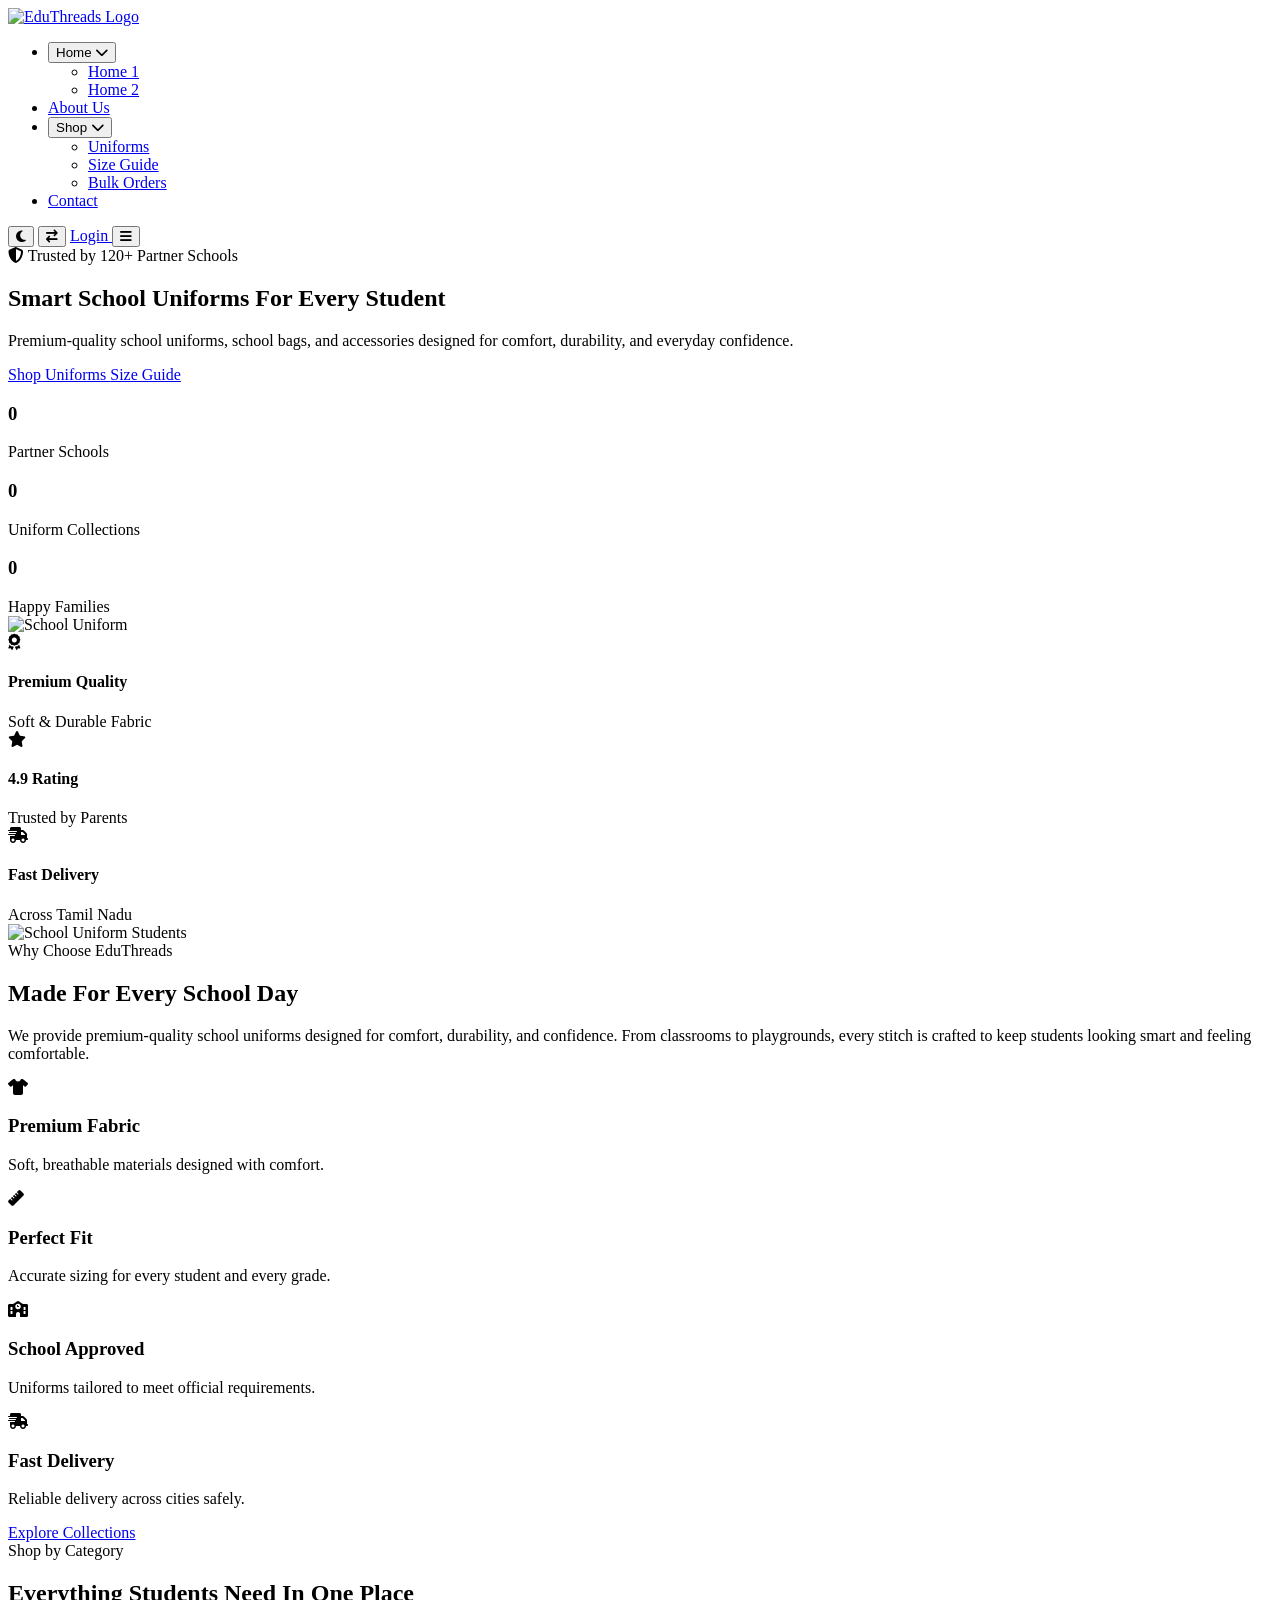
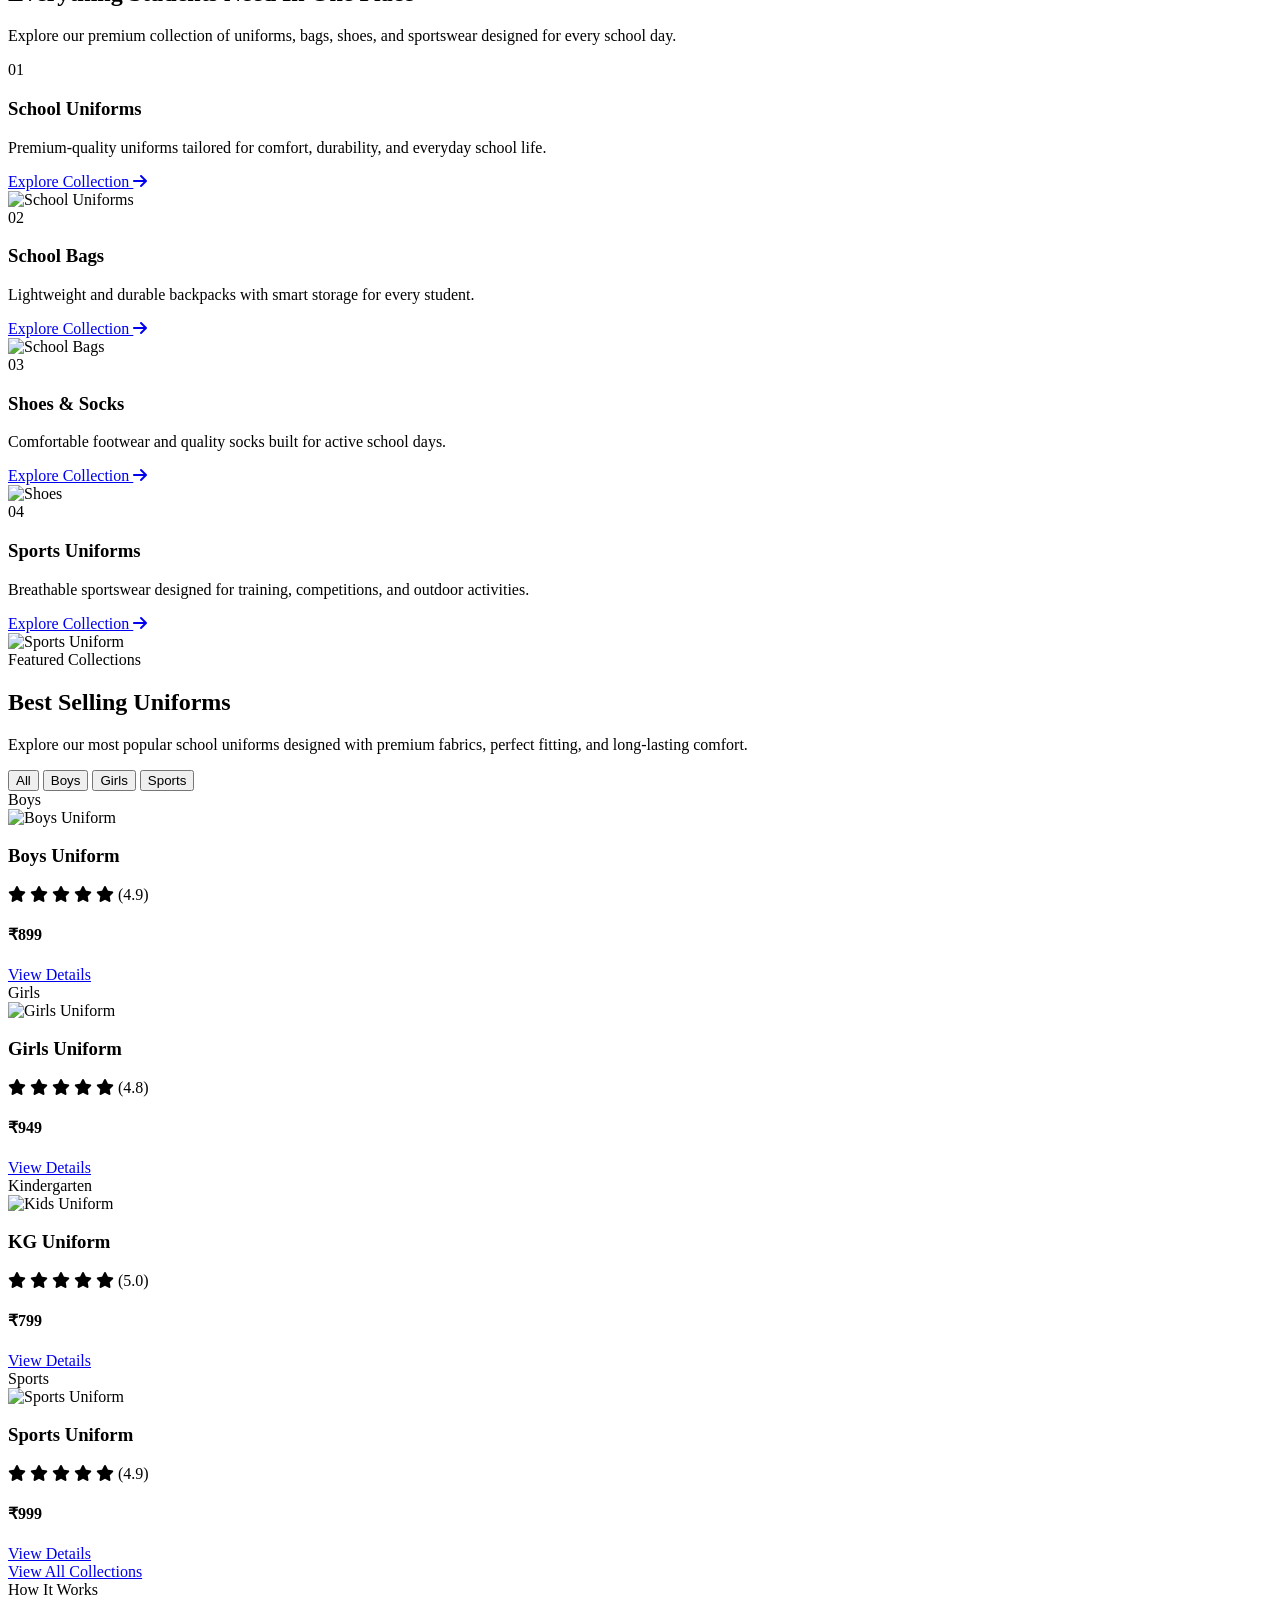
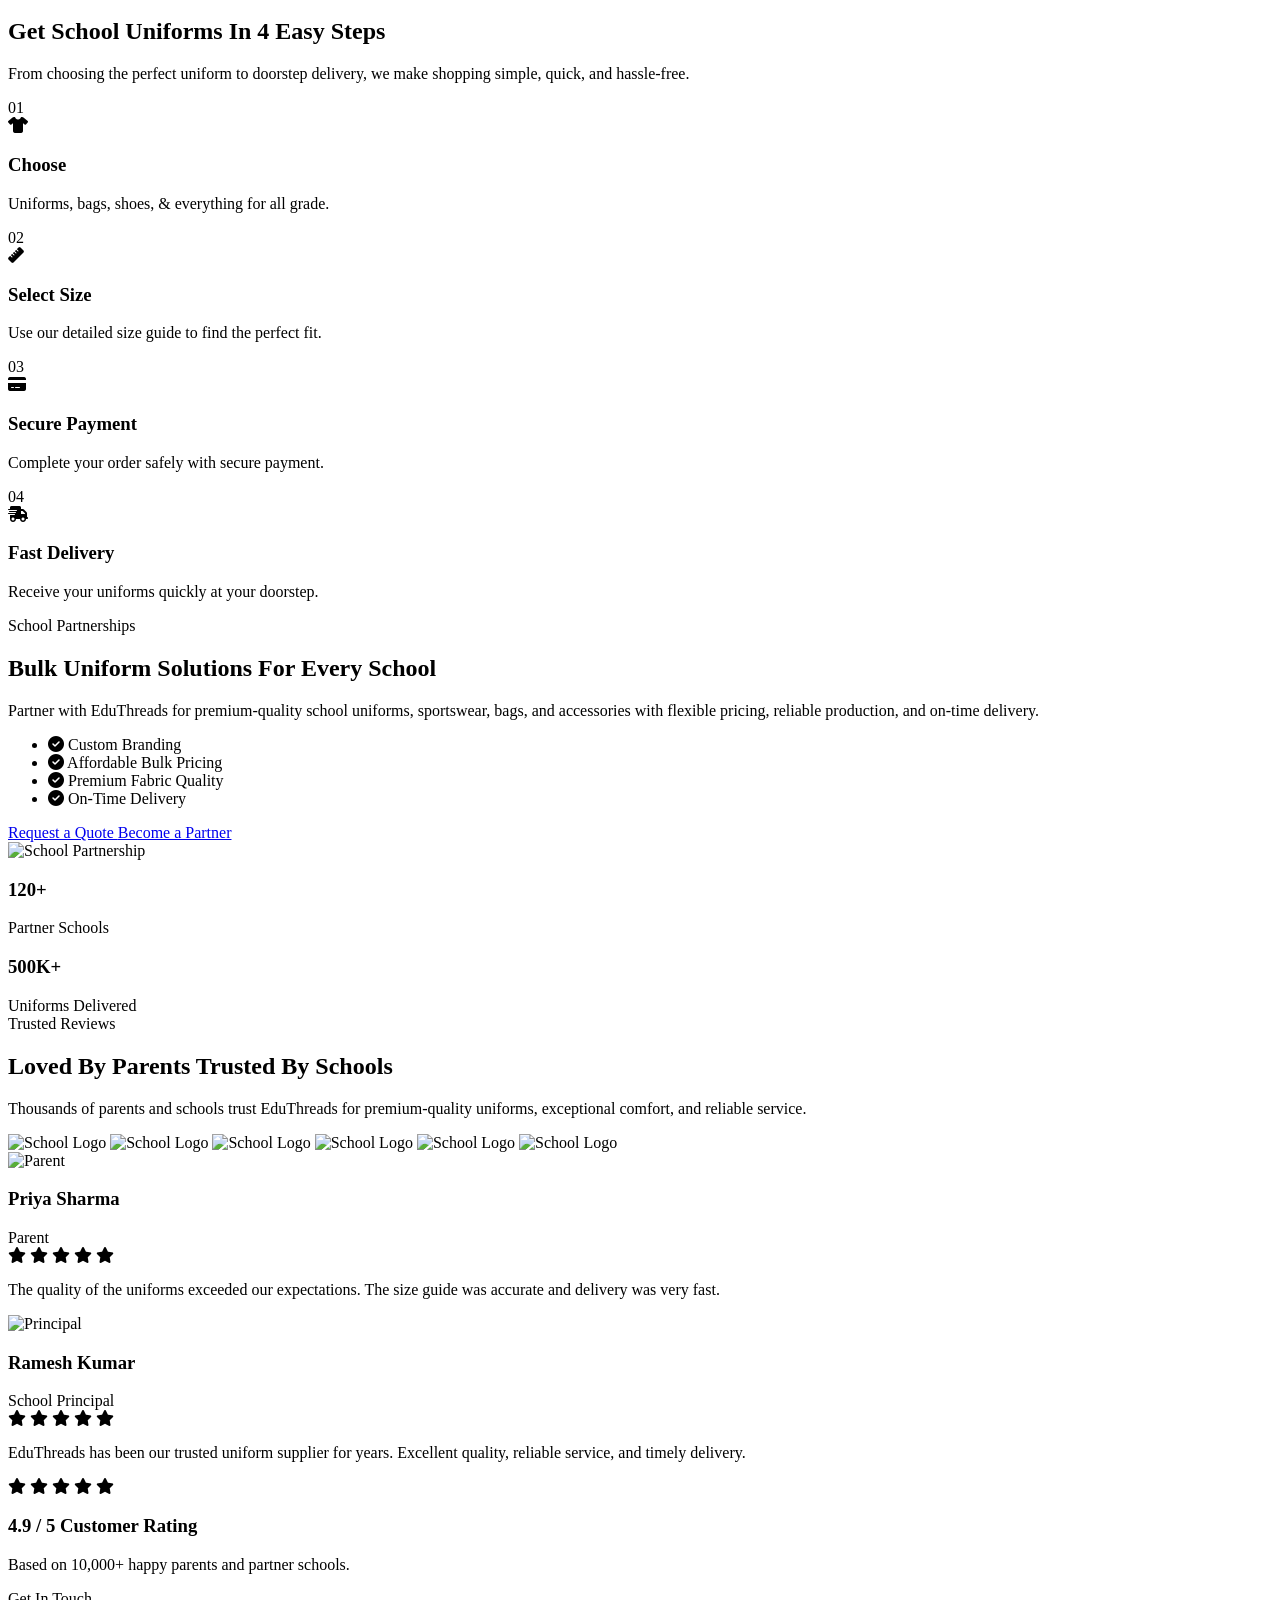
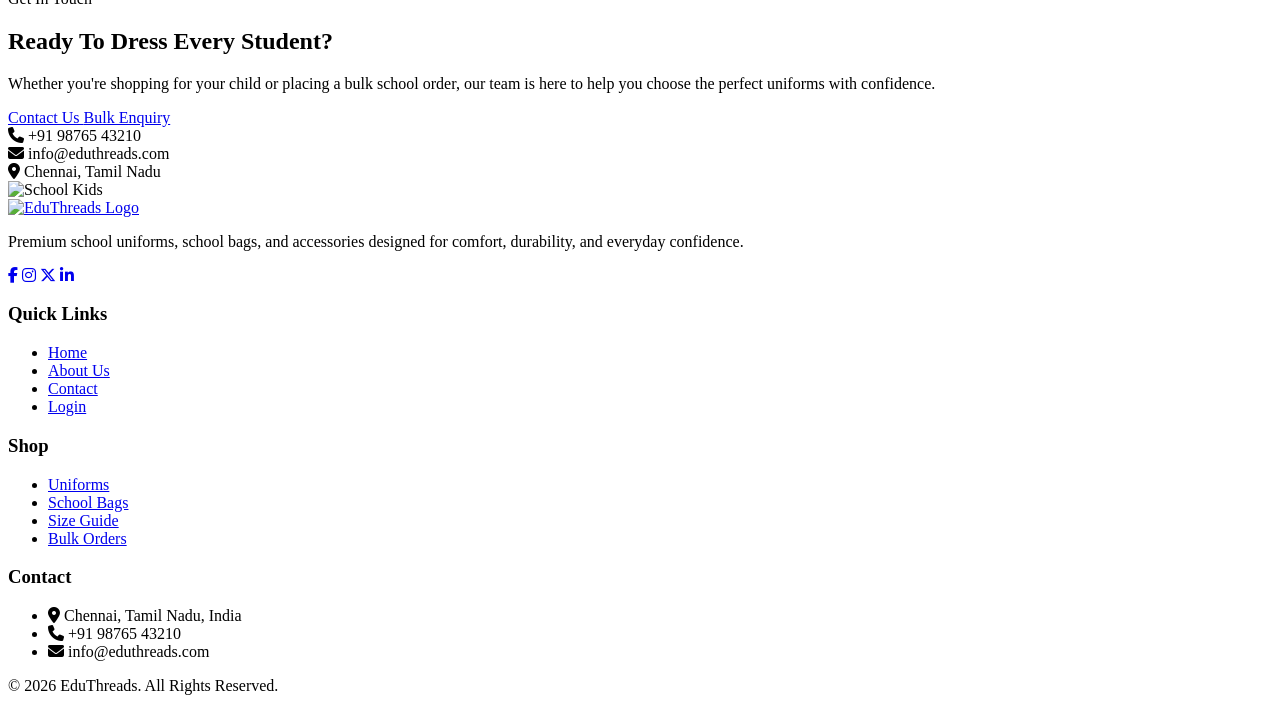
==== index.html @ b5daa34c "Add files via upload" ====
<!DOCTYPE html>
<html lang="en">

<head>

    <!--=========================================
                META TAGS
    ==========================================-->

    <meta charset="UTF-8">
    <meta name="viewport" content="width=device-width, initial-scale=1.0">

    <!--=========================================
                WEBSITE TITLE
    ==========================================-->

    <title>EduThreads</title>

    <!--=========================================
                FAVICON
    ==========================================-->

    <link rel="shortcut icon" href="images/favicon.png" type="image/x-icon">

    <!--=========================================
                GOOGLE FONTS
    ==========================================-->

    <link rel="preconnect" href="https://fonts.googleapis.com">

    <link rel="preconnect" href="https://fonts.gstatic.com" crossorigin>

    <link
        href="https://fonts.googleapis.com/css2?family=Manrope:wght@400;500;600;700&family=Plus+Jakarta+Sans:wght@600;700;800&display=swap"
        rel="stylesheet">

    <!--=========================================
                FONT AWESOME
    ==========================================-->

    <link rel="stylesheet" href="https://cdnjs.cloudflare.com/ajax/libs/font-awesome/6.7.2/css/all.min.css"
        integrity="sha512-Evv84Mr4kqVGRNSgIGL/F/aIDqQb7xQ2vcrdIwxfjThSH8CSR7PBEakCr51Ck+w+/U6swU2Im1vVX0SVk9ABhg=="
        crossorigin="anonymous" referrerpolicy="no-referrer" />

    <!--=========================================
                CSS
    ==========================================-->

    <link rel="stylesheet" href="css/style.css">

</head>

<body>

    <!--=========================================
                HEADER START
==========================================-->

    <header class="header">

        <div class="global-container">

            <div class="navbar">

                <!--========== LOGO ==========-->

                <a href="index.html" class="logo">

                    <img src="images/logo.png" alt="EduThreads Logo">

                </a>

                <!--========== NAVIGATION ==========-->

                <nav class="nav-menu">

                    <ul class="nav-list">

                        <!--========== HOME ==========-->

                        <li class="nav-item dropdown">

                            <button class="dropdown-toggle active">

                                <span>Home</span>

                                <i class="fa-solid fa-chevron-down"></i>

                            </button>

                            <ul class="dropdown-menu">

                                <li>

                                    <a href="index.html" class="active">

                                        Home 1

                                    </a>

                                </li>

                                <li>

                                    <a href="home-2.html">

                                        Home 2

                                    </a>

                                </li>

                            </ul>

                        </li>

                        <!--========== ABOUT ==========-->

                        <li class="nav-item">

                            <a href="about.html">

                                About Us

                            </a>

                        </li>

                        <!--========== SHOP ==========-->

                        <li class="nav-item dropdown">

                            <button class="dropdown-toggle">

                                <span>Shop</span>

                                <i class="fa-solid fa-chevron-down"></i>

                            </button>

                            <ul class="dropdown-menu">

                                <li>

                                    <a href="uniforms.html">

                                        Uniforms

                                    </a>

                                </li>


                                <li>

                                    <a href="size-guide.html">

                                        Size Guide

                                    </a>

                                </li>

                                <li>

                                    <a href="bulk-orders.html">

                                        Bulk Orders

                                    </a>

                                </li>

                            </ul>

                        </li>

                        <!--========== CONTACT ==========-->

                        <li class="nav-item">

                            <a href="contact.html">

                                Contact

                            </a>

                        </li>

                    </ul>


                </nav>

                <!--========== HEADER ACTIONS ==========-->

                <div class="header-actions">

                    <!-- Dark Mode -->

                    <button class="icon-btn" data-theme-toggle aria-label="Dark Mode">

                        <i class="fa-solid fa-moon"></i>

                    </button>

                    <!-- RTL -->

                    <button class="icon-btn" data-rtl-toggle aria-label="RTL Mode">

                        <i class="fa-solid fa-arrow-right-arrow-left"></i>

                    </button>

                    <!-- Login -->

                    <a href="login.html" class="primary-btn">

                        Login

                    </a>

                    <!-- Mobile Menu -->

                    <button class="menu-toggle">

                        <i class="fa-solid fa-bars"></i>

                    </button>

                </div>

            </div>

        </div>

    </header>

    <!--=========================================
                HEADER END
==========================================-->

    <!--=========================================
                HERO START
==========================================-->

    <section class="hero">

        <div class="global-container">

            <div class="hero-wrapper">

                <!--========== HERO CONTENT ==========-->

                <div class="hero-content">

                    <span class="hero-badge">

                        <i class="fa-solid fa-shield-halved"></i>

                        Trusted by 120+ Partner Schools

                    </span>

                    <h1>

                        Smart School Uniforms For Every Student

                    </h1>

                    <p>

                        Premium-quality school uniforms, school bags, and accessories designed for comfort, durability,
                        and everyday confidence.

                    </p>

                    <!--========== HERO BUTTONS ==========-->

                    <div class="hero-buttons">

                        <a href="shop/uniforms.html" class="primary-btn">

                            Shop Uniforms

                        </a>

                        <a href="shop/size-guide.html" class="secondary-btn">

                            Size Guide

                        </a>

                    </div>

                    <!--========== HERO STATS ==========-->

                    <div class="hero-stats">

                        <div class="stat-item">

                            <h3 class="counter" data-target="120">0</h3>

                            <span>Partner Schools</span>

                        </div>

                        <div class="stat-item">

                            <h3 class="counter" data-target="50">0</h3>

                            <span>Uniform Collections</span>

                        </div>

                        <div class="stat-item">

                            <h3 class="counter" data-target="10000">0</h3>

                            <span>Happy Families</span>

                        </div>

                    </div>
                </div>

                <!--========== HERO IMAGE ==========-->

                <div class="hero-image">

                    <img src="images/hero-img.png" alt="School Uniform">

                    <!-- Floating Card -->

                    <div class="floating-card quality-card">

                        <i class="fa-solid fa-award"></i>

                        <div>

                            <h4>Premium Quality</h4>

                            <span>Soft & Durable Fabric</span>

                        </div>

                    </div>

                    <!-- Floating Card -->

                    <div class="floating-card rating-card">

                        <i class="fa-solid fa-star"></i>

                        <div>

                            <h4>4.9 Rating</h4>

                            <span>Trusted by Parents</span>

                        </div>

                    </div>

                    <!-- Floating Card -->

                    <div class="floating-card delivery-card">

                        <i class="fa-solid fa-truck-fast"></i>

                        <div>

                            <h4>Fast Delivery</h4>

                            <span>Across Tamil Nadu</span>

                        </div>

                    </div>

                </div>

            </div>

        </div>

    </section>

    <!--=========================================
                HERO END
==========================================-->


    <!--=========================================
            WHY CHOOSE US START
==========================================-->

    <section class="why-choose section">

        <div class="global-container">

            <div class="why-choose-wrapper">

                <!--========== IMAGE ==========-->

                <div class="why-choose-image">

                    <img src="images/why-choose.png" alt="School Uniform Students">

                </div>

                <!--========== CONTENT ==========-->

                <div class="why-choose-content">

                    <span class="section-badge">

                        Why Choose EduThreads

                    </span>

                    <h2>

                        Made For
                        Every School Day

                    </h2>

                    <p>

                        We provide premium-quality school uniforms designed for comfort,
                        durability, and confidence. From classrooms to playgrounds,
                        every stitch is crafted to keep students looking smart and feeling comfortable.

                    </p>

                    <!--========== FEATURES ==========-->

                    <div class="why-choose-features">

                        <!-- Feature -->

                        <div class="feature-item">

                            <div class="feature-icon">

                                <i class="fa-solid fa-shirt"></i>

                            </div>

                            <div class="feature-content">

                                <h3>Premium Fabric</h3>

                                <p>

                                    Soft, breathable materials designed with comfort.

                                </p>

                            </div>

                        </div>

                        <!-- Feature -->

                        <div class="feature-item">

                            <div class="feature-icon">

                                <i class="fa-solid fa-ruler"></i>

                            </div>

                            <div class="feature-content">

                                <h3>Perfect Fit</h3>

                                <p>

                                    Accurate sizing for every student and every grade.

                                </p>

                            </div>

                        </div>

                        <!-- Feature -->

                        <div class="feature-item">

                            <div class="feature-icon">

                                <i class="fa-solid fa-school"></i>

                            </div>

                            <div class="feature-content">

                                <h3>School Approved</h3>

                                <p>

                                    Uniforms tailored to meet official requirements.

                                </p>

                            </div>

                        </div>

                        <!-- Feature -->

                        <div class="feature-item">

                            <div class="feature-icon">

                                <i class="fa-solid fa-truck-fast"></i>

                            </div>

                            <div class="feature-content">

                                <h3>Fast Delivery</h3>

                                <p>

                                    Reliable delivery across cities safely.

                                </p>

                            </div>

                        </div>

                    </div>

                    <!--========== BUTTON ==========-->

                    <a href="shop/uniforms.html" class="primary-btn">

                        Explore Collections

                    </a>

                </div>

            </div>

        </div>

    </section>

    <!--=========================================
            WHY CHOOSE US END
==========================================-->

    <!--=========================================
            SHOP BY CATEGORY START
==========================================-->

    <section class="shop-category section">

        <div class="global-container">

            <!--========== SECTION HEADING ==========-->

            <div class="section-title">

                <span class="section-badge">

                    Shop by Category

                </span>

                <h2>

                    Everything Students Need
                    In One Place

                </h2>

                <p>

                    Explore our premium collection of uniforms, bags, shoes, and sportswear designed for every school
                    day.

                </p>

            </div>

            <!--========== CATEGORY LIST ==========-->

            <div class="category-wrapper">

                <!-- Category 1 -->

                <div class="category-item">

                    <div class="category-content">

                        <span class="category-number">

                            01

                        </span>

                        <h3>

                            School Uniforms

                        </h3>

                        <p>

                            Premium-quality uniforms tailored for comfort, durability, and everyday school life.

                        </p>

                        <a href="#" class="category-btn">

                            Explore Collection

                            <i class="fa-solid fa-arrow-right"></i>

                        </a>

                    </div>

                    <div class="category-image">

                        <img src="images/uniforms.png" alt="School Uniforms">

                    </div>

                </div>

                <!-- Category 2 -->

                <div class="category-item reverse">

                    <div class="category-content">

                        <span class="category-number">

                            02

                        </span>

                        <h3>

                            School Bags

                        </h3>

                        <p>

                            Lightweight and durable backpacks with smart storage for every student.

                        </p>

                        <a href="#" class="category-btn">

                            Explore Collection

                            <i class="fa-solid fa-arrow-right"></i>

                        </a>

                    </div>

                    <div class="category-image">

                        <img src="images/bags.png" alt="School Bags">

                    </div>

                </div>

                <!-- Category 3 -->

                <div class="category-item">

                    <div class="category-content">

                        <span class="category-number">

                            03

                        </span>

                        <h3>

                            Shoes & Socks

                        </h3>

                        <p>

                            Comfortable footwear and quality socks built for active school days.

                        </p>

                        <a href="#" class="category-btn">

                            Explore Collection

                            <i class="fa-solid fa-arrow-right"></i>

                        </a>

                    </div>

                    <div class="category-image">

                        <img src="images/shoes.png" alt="Shoes">

                    </div>

                </div>

                <!-- Category 4 -->

                <div class="category-item reverse">

                    <div class="category-content">

                        <span class="category-number">

                            04

                        </span>

                        <h3>

                            Sports Uniforms

                        </h3>

                        <p>

                            Breathable sportswear designed for training, competitions, and outdoor activities.

                        </p>

                        <a href="#" class="category-btn">

                            Explore Collection

                            <i class="fa-solid fa-arrow-right"></i>

                        </a>

                    </div>

                    <div class="category-image">

                        <img src="images/sports.png" alt="Sports Uniform">

                    </div>

                </div>

            </div>

        </div>

    </section>

    <!--=========================================
            SHOP BY CATEGORY END
==========================================-->

    <!--=========================================
        FEATURED COLLECTIONS START
==========================================-->

    <section class="featured-collections section">

        <div class="global-container">

            <!--========== SECTION TITLE ==========-->

            <div class="section-title">

                <span class="section-badge">

                    Featured Collections

                </span>

                <h2>

                    Best Selling Uniforms

                </h2>

                <p>

                    Explore our most popular school uniforms designed with premium fabrics, perfect fitting, and
                    long-lasting comfort.

                </p>

            </div>

            <!--========== FILTER BUTTONS ==========-->

            <div class="collection-filter">

                <button class="active">All</button>

                <button>Boys</button>

                <button>Girls</button>

                <button>Sports</button>

            </div>

            <!--========== PRODUCT GRID ==========-->

            <div class="collection-wrapper">

                <!-- Product -->

                <div class="collection-card">

                    <span class="product-tag">

                        Boys

                    </span>

                    <div class="product-image">

                        <img src="images/boys-uniform.png" alt="Boys Uniform">

                    </div>

                    <div class="product-content">

                        <h3>

                            Boys Uniform

                        </h3>

                        <div class="product-rating">

                            <i class="fa-solid fa-star"></i>

                            <i class="fa-solid fa-star"></i>

                            <i class="fa-solid fa-star"></i>

                            <i class="fa-solid fa-star"></i>

                            <i class="fa-solid fa-star"></i>

                            <span>(4.9)</span>

                        </div>

                        <div class="product-bottom">

                            <h4>

                                ₹899

                            </h4>

                            <a href="#">

                                View Details

                            </a>

                        </div>

                    </div>

                </div>

                <!-- Product -->

                <div class="collection-card">

                    <span class="product-tag">

                        Girls

                    </span>

                    <div class="product-image">

                        <img src="images/girls-uniform.png" alt="Girls Uniform">

                    </div>

                    <div class="product-content">

                        <h3>

                            Girls Uniform

                        </h3>

                        <div class="product-rating">

                            <i class="fa-solid fa-star"></i>

                            <i class="fa-solid fa-star"></i>

                            <i class="fa-solid fa-star"></i>

                            <i class="fa-solid fa-star"></i>

                            <i class="fa-solid fa-star"></i>

                            <span>(4.8)</span>

                        </div>

                        <div class="product-bottom">

                            <h4>

                                ₹949

                            </h4>

                            <a href="#">

                                View Details

                            </a>

                        </div>

                    </div>

                </div>

                <!-- Product -->

                <div class="collection-card">

                    <span class="product-tag">

                        Kindergarten

                    </span>

                    <div class="product-image">

                        <img src="images/kids-uniform.png" alt="Kids Uniform">

                    </div>

                    <div class="product-content">

                        <h3>

                            KG Uniform

                        </h3>

                        <div class="product-rating">

                            <i class="fa-solid fa-star"></i>

                            <i class="fa-solid fa-star"></i>

                            <i class="fa-solid fa-star"></i>

                            <i class="fa-solid fa-star"></i>

                            <i class="fa-solid fa-star"></i>

                            <span>(5.0)</span>

                        </div>

                        <div class="product-bottom">

                            <h4>

                                ₹799

                            </h4>

                            <a href="#">

                                View Details

                            </a>

                        </div>

                    </div>

                </div>

                <!-- Product -->

                <div class="collection-card">

                    <span class="product-tag">

                        Sports

                    </span>

                    <div class="product-image">

                        <img src="images/sports-uniform.png" alt="Sports Uniform">

                    </div>

                    <div class="product-content">

                        <h3>

                            Sports Uniform

                        </h3>

                        <div class="product-rating">

                            <i class="fa-solid fa-star"></i>

                            <i class="fa-solid fa-star"></i>

                            <i class="fa-solid fa-star"></i>

                            <i class="fa-solid fa-star"></i>

                            <i class="fa-solid fa-star"></i>

                            <span>(4.9)</span>

                        </div>

                        <div class="product-bottom">

                            <h4>

                                ₹999

                            </h4>

                            <a href="#">

                                View Details

                            </a>

                        </div>

                    </div>

                </div>

            </div>

            <!--========== BUTTON ==========-->

            <div class="collection-btn">

                <a href="#" class="primary-btn">

                    View All Collections

                </a>

            </div>

        </div>

    </section>

    <!--=========================================
        FEATURED COLLECTIONS END
==========================================-->

    <!--=========================================
        HOW IT WORKS START
==========================================-->
    <section class="order-steps section">

        <div class="global-container">

            <div class="order-heading">

                <span class="section-badge">

                    How It Works

                </span>

                <h2>

                    Get School Uniforms
                    In 4 Easy Steps

                </h2>

                <p>

                    From choosing the perfect uniform to doorstep delivery, we make shopping simple, quick, and
                    hassle-free.

                </p>

            </div>

            <div class="order-steps-wrapper">

                <!-- Step -->

                <div class="order-step-card">

                    <span class="order-step-number">

                        01

                    </span>

                    <div class="order-step-icon">

                        <i class="fa-solid fa-shirt"></i>

                    </div>

                    <h3>

                        Choose

                    </h3>

                    <p>

                        Uniforms, bags, shoes, & everything for all grade.

                    </p>

                </div>

                <!-- Step -->

                <div class="order-step-card">

                    <span class="order-step-number">

                        02

                    </span>

                    <div class="order-step-icon">

                        <i class="fa-solid fa-ruler"></i>

                    </div>

                    <h3>

                        Select Size

                    </h3>

                    <p>

                        Use our detailed size guide to find the perfect fit.

                    </p>

                </div>

                <!-- Step -->

                <div class="order-step-card">

                    <span class="order-step-number">

                        03

                    </span>

                    <div class="order-step-icon">

                        <i class="fa-solid fa-credit-card"></i>

                    </div>

                    <h3>

                        Secure Payment

                    </h3>

                    <p>

                        Complete your order safely with secure payment.

                    </p>

                </div>

                <!-- Step -->

                <div class="order-step-card">

                    <span class="order-step-number">

                        04

                    </span>

                    <div class="order-step-icon">

                        <i class="fa-solid fa-truck-fast"></i>

                    </div>

                    <h3>

                        Fast Delivery

                    </h3>

                    <p>

                        Receive your uniforms quickly at your doorstep.

                    </p>

                </div>

            </div>

        </div>

    </section>


    <!--=========================================
        HOW IT WORKS END
==========================================-->

    <!--=========================================
        SCHOOL PARTNERSHIP START
==========================================-->

    <section class="school-partnership section">

        <div class="global-container">

            <div class="partnership-wrapper">

                <!--========== CONTENT ==========-->

                <div class="partnership-content">

                    <span class="section-badge">

                        School Partnerships

                    </span>

                    <h2>

                        Bulk Uniform Solutions
                        For Every School

                    </h2>

                    <p>

                        Partner with EduThreads for premium-quality school uniforms,
                        sportswear, bags, and accessories with flexible pricing,
                        reliable production, and on-time delivery.

                    </p>

                    <!--========== FEATURES ==========-->

                    <ul class="partnership-list">

                        <li>

                            <i class="fa-solid fa-circle-check"></i>

                            Custom Branding

                        </li>

                        <li>

                            <i class="fa-solid fa-circle-check"></i>

                            Affordable Bulk Pricing

                        </li>

                        <li>

                            <i class="fa-solid fa-circle-check"></i>

                            Premium Fabric Quality

                        </li>

                        <li>

                            <i class="fa-solid fa-circle-check"></i>

                            On-Time Delivery

                        </li>

                    </ul>

                    <!--========== BUTTONS ==========-->

                    <div class="partnership-buttons">

                        <a href="#" class="primary-btn">

                            Request a Quote

                        </a>

                        <a href="#" class="secondary-btn">

                            Become a Partner

                        </a>

                    </div>

                </div>

                <!--========== IMAGE ==========-->

                <div class="partnership-image">

                    <img src="images/school-partnership.png" alt="School Partnership">

                    <!-- Floating Card -->

                    <div class="partnership-card top-card">

                        <h3>

                            120+

                        </h3>

                        <span>

                            Partner Schools

                        </span>

                    </div>

                    <!-- Floating Card -->

                    <div class="partnership-card bottom-card">

                        <h3>

                            500K+

                        </h3>

                        <span>

                            Uniforms Delivered

                        </span>

                    </div>

                </div>

            </div>

        </div>

    </section>

    <!--=========================================
        SCHOOL PARTNERSHIP END
==========================================-->

    <!--=========================================
        TESTIMONIALS START
==========================================-->

    <section class="testimonials section">

        <div class="global-container">

            <!--========== SECTION TITLE ==========-->

            <div class="section-title">

                <span class="section-badge">

                    Trusted Reviews

                </span>

                <h2>

                    Loved By Parents
                    Trusted By Schools

                </h2>

                <p>

                    Thousands of parents and schools trust EduThreads for premium-quality uniforms,
                    exceptional comfort, and reliable service.

                </p>

            </div>

            <!--========== SCHOOL LOGOS ==========-->

            <div class="school-logos">

                <img src="images/logo-1.png" alt="School Logo">

                <img src="images/logo-2.png" alt="School Logo">

                <img src="images/logo-3.png" alt="School Logo">

                <img src="images/logo-4.png" alt="School Logo">

                <img src="images/logo-5.png" alt="School Logo">

                <img src="images/logo-6.png" alt="School Logo">

            </div>

            <!--========== TESTIMONIAL WRAPPER ==========-->

            <div class="testimonial-wrapper">

                <!-- Review -->

                <div class="testimonial-card">

                    <div class="testimonial-profile">

                        <img src="images/parent-1.jpg" alt="Parent">

                        <div>

                            <h3>

                                Priya Sharma

                            </h3>

                            <span>

                                Parent

                            </span>

                        </div>

                    </div>

                    <div class="testimonial-rating">

                        <i class="fa-solid fa-star"></i>

                        <i class="fa-solid fa-star"></i>

                        <i class="fa-solid fa-star"></i>

                        <i class="fa-solid fa-star"></i>

                        <i class="fa-solid fa-star"></i>

                    </div>

                    <p>

                        The quality of the uniforms exceeded our expectations.
                        The size guide was accurate and delivery was very fast.

                    </p>

                </div>

                <!-- Review -->

                <div class="testimonial-card">

                    <div class="testimonial-profile">

                        <img src="images/principal.jpg" alt="Principal">

                        <div>

                            <h3>

                                Ramesh Kumar

                            </h3>

                            <span>

                                School Principal

                            </span>

                        </div>

                    </div>

                    <div class="testimonial-rating">

                        <i class="fa-solid fa-star"></i>

                        <i class="fa-solid fa-star"></i>

                        <i class="fa-solid fa-star"></i>

                        <i class="fa-solid fa-star"></i>

                        <i class="fa-solid fa-star"></i>

                    </div>

                    <p>

                        EduThreads has been our trusted uniform supplier for years.
                        Excellent quality, reliable service, and timely delivery.

                    </p>

                </div>

            </div>

            <!--========== OVERALL RATING ==========-->

            <div class="overall-rating">

                <div class="rating-stars">

                    <i class="fa-solid fa-star"></i>

                    <i class="fa-solid fa-star"></i>

                    <i class="fa-solid fa-star"></i>

                    <i class="fa-solid fa-star"></i>

                    <i class="fa-solid fa-star"></i>

                </div>

                <h3>

                    4.9 / 5 Customer Rating

                </h3>

                <p>

                    Based on 10,000+ happy parents and partner schools.

                </p>

            </div>

        </div>

    </section>

    <!--=========================================
        TESTIMONIALS END
==========================================-->

    <!--=========================================
            CONTACT CTA START
==========================================-->

    <section class="contact-cta">

        <div class="global-container">

            <div class="contact-cta-wrapper">

                <!--========== CONTENT ==========-->

                <div class="contact-cta-content">

                    <span class="section-badge">

                        Get In Touch

                    </span>

                    <h2>

                        Ready To Dress
                        Every Student?

                    </h2>

                    <p>

                        Whether you're shopping for your child or placing a bulk
                        school order, our team is here to help you choose the
                        perfect uniforms with confidence.

                    </p>

                    <!--========== BUTTONS ==========-->

                    <div class="contact-cta-buttons">

                        <a href="contact.html" class="primary-btn">

                            Contact Us

                        </a>

                        <a href="#" class="secondary-btn">

                            Bulk Enquiry

                        </a>

                    </div>

                    <!--========== INFO ==========-->

                    <div class="contact-info">

                        <div class="info-item">

                            <i class="fa-solid fa-phone"></i>

                            <span>

                                +91 98765 43210

                            </span>

                        </div>

                        <div class="info-item">

                            <i class="fa-solid fa-envelope"></i>

                            <span>

                                info@eduthreads.com

                            </span>

                        </div>

                        <div class="info-item">

                            <i class="fa-solid fa-location-dot"></i>

                            <span>

                                Chennai, Tamil Nadu

                            </span>

                        </div>

                    </div>

                </div>

                <!--========== IMAGE ==========-->

                <div class="contact-cta-image">

                    <img src="images/contact-kids.png" alt="School Kids">

                </div>

            </div>

        </div>

    </section>

    <!--=========================================
            CONTACT CTA END
==========================================-->

    <!--=========================================
                FOOTER START
==========================================-->

    <footer class="footer">

        <div class="global-container">

            <div class="footer-wrapper">

                <!--========== ABOUT ==========-->

                <div class="footer-column">

                    <a href="index.html" class="footer-logo">

                        <img src="images/logo.png" alt="EduThreads Logo">

                    </a>

                    <p class="footer-description">

                        Premium school uniforms, school bags, and accessories designed for comfort, durability, and
                        everyday confidence.

                    </p>

                    <div class="footer-social">

                        <a href="#"><i class="fa-brands fa-facebook-f"></i></a>

                        <a href="#"><i class="fa-brands fa-instagram"></i></a>

                        <a href="#"><i class="fa-brands fa-x-twitter"></i></a>

                        <a href="#"><i class="fa-brands fa-linkedin-in"></i></a>

                    </div>

                </div>

                <!--========== QUICK LINKS ==========-->

                <div class="footer-column">

                    <h3>Quick Links</h3>

                    <ul>

                        <li><a href="index.html">Home</a></li>

                        <li><a href="about.html">About Us</a></li>

                        <li><a href="contact.html">Contact</a></li>

                        <li><a href="login.html">Login</a></li>

                    </ul>

                </div>

                <!--========== SHOP ==========-->

                <div class="footer-column">

                    <h3>Shop</h3>

                    <ul>

                        <li><a href="shop/uniforms.html">Uniforms</a></li>

                        <li><a href="shop/school-bags.html">School Bags</a></li>

                        <li><a href="shop/size-guide.html">Size Guide</a></li>

                        <li><a href="shop/bulk-orders.html">Bulk Orders</a></li>

                    </ul>

                </div>

                <!--========== CONTACT ==========-->

                <div class="footer-column">

                    <h3>Contact</h3>

                    <ul class="footer-contact">

                        <li>

                            <i class="fa-solid fa-location-dot"></i>

                            Chennai, Tamil Nadu, India

                        </li>

                        <li>

                            <i class="fa-solid fa-phone"></i>

                            +91 98765 43210

                        </li>

                        <li>

                            <i class="fa-solid fa-envelope"></i>

                            info@eduthreads.com

                        </li>

                    </ul>

                </div>

            </div>

            <!--========== FOOTER BOTTOM ==========-->

            <div class="footer-bottom">

                <p>

                    © 2026 EduThreads. All Rights Reserved.

                </p>

            </div>

        </div>

    </footer>

    <!--=========================================
                FOOTER END
==========================================-->

    <script src="js/main.js"></script>

</body>

</html>
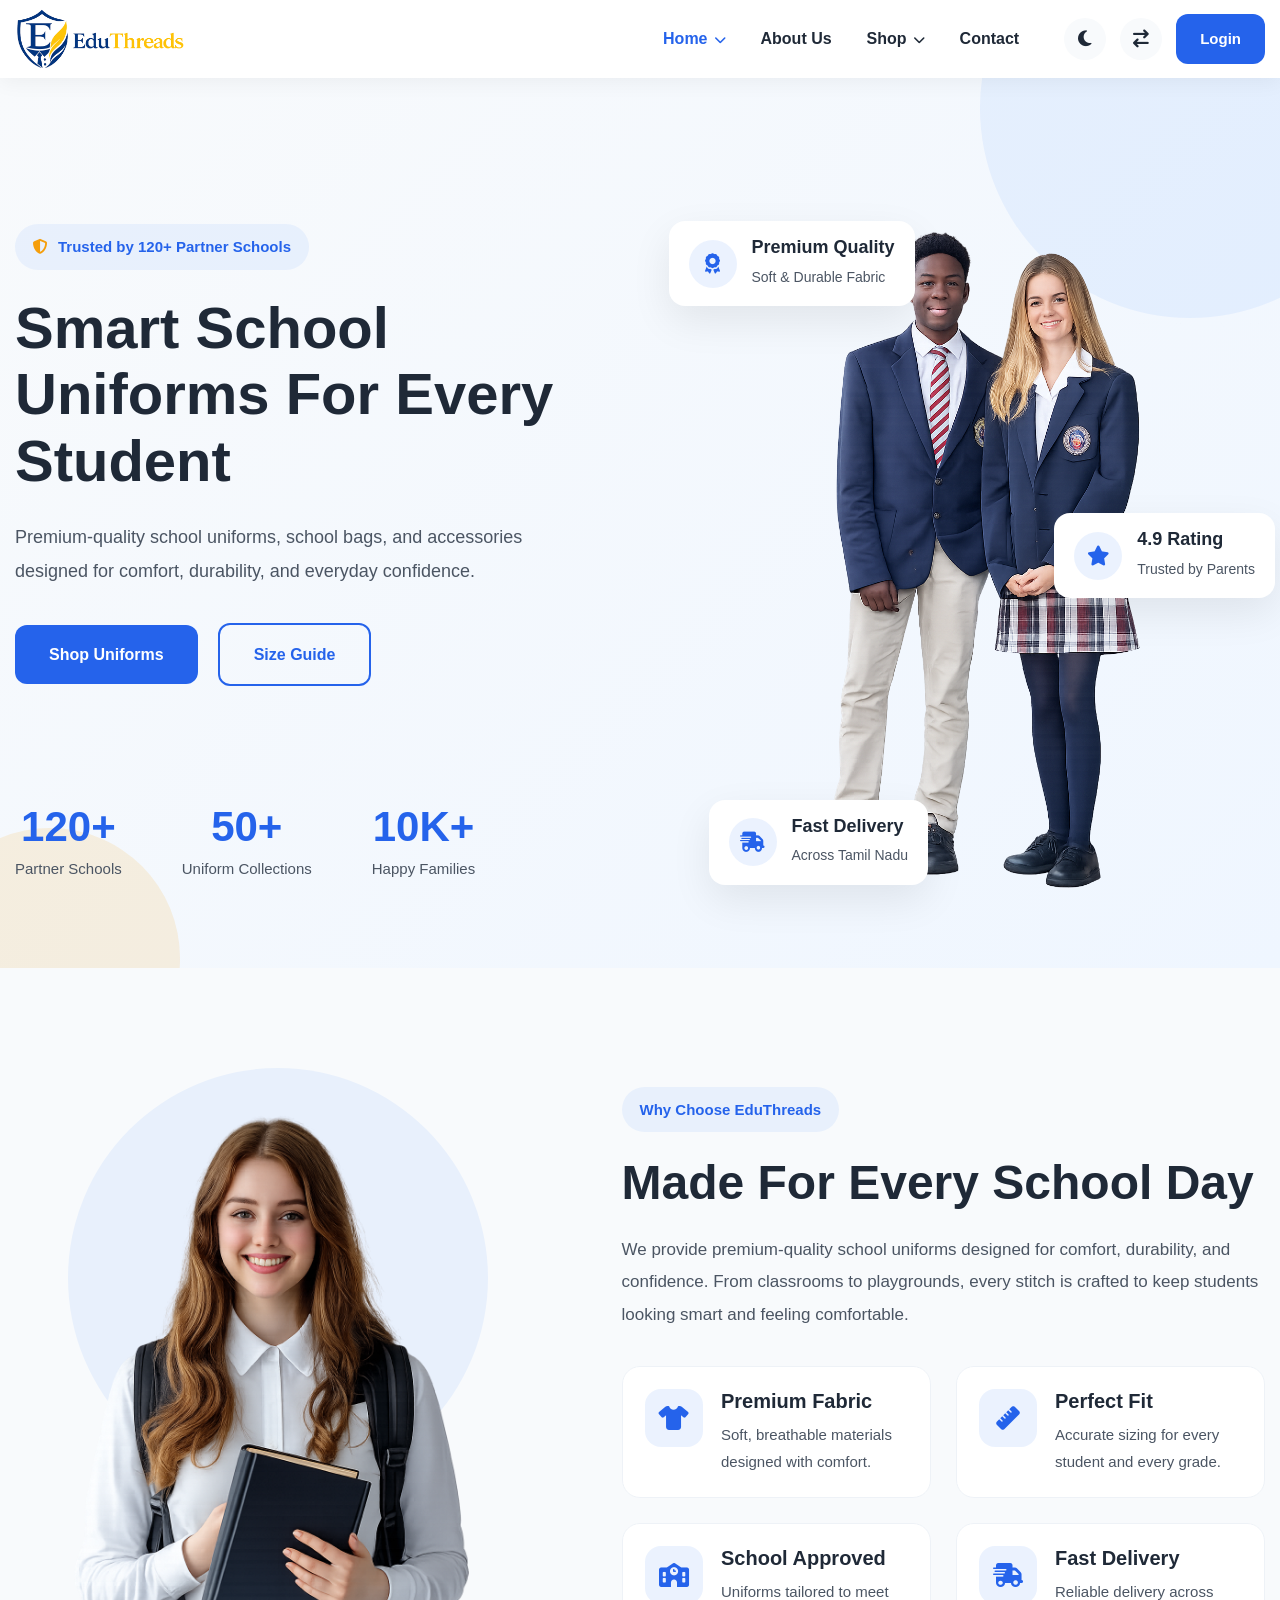
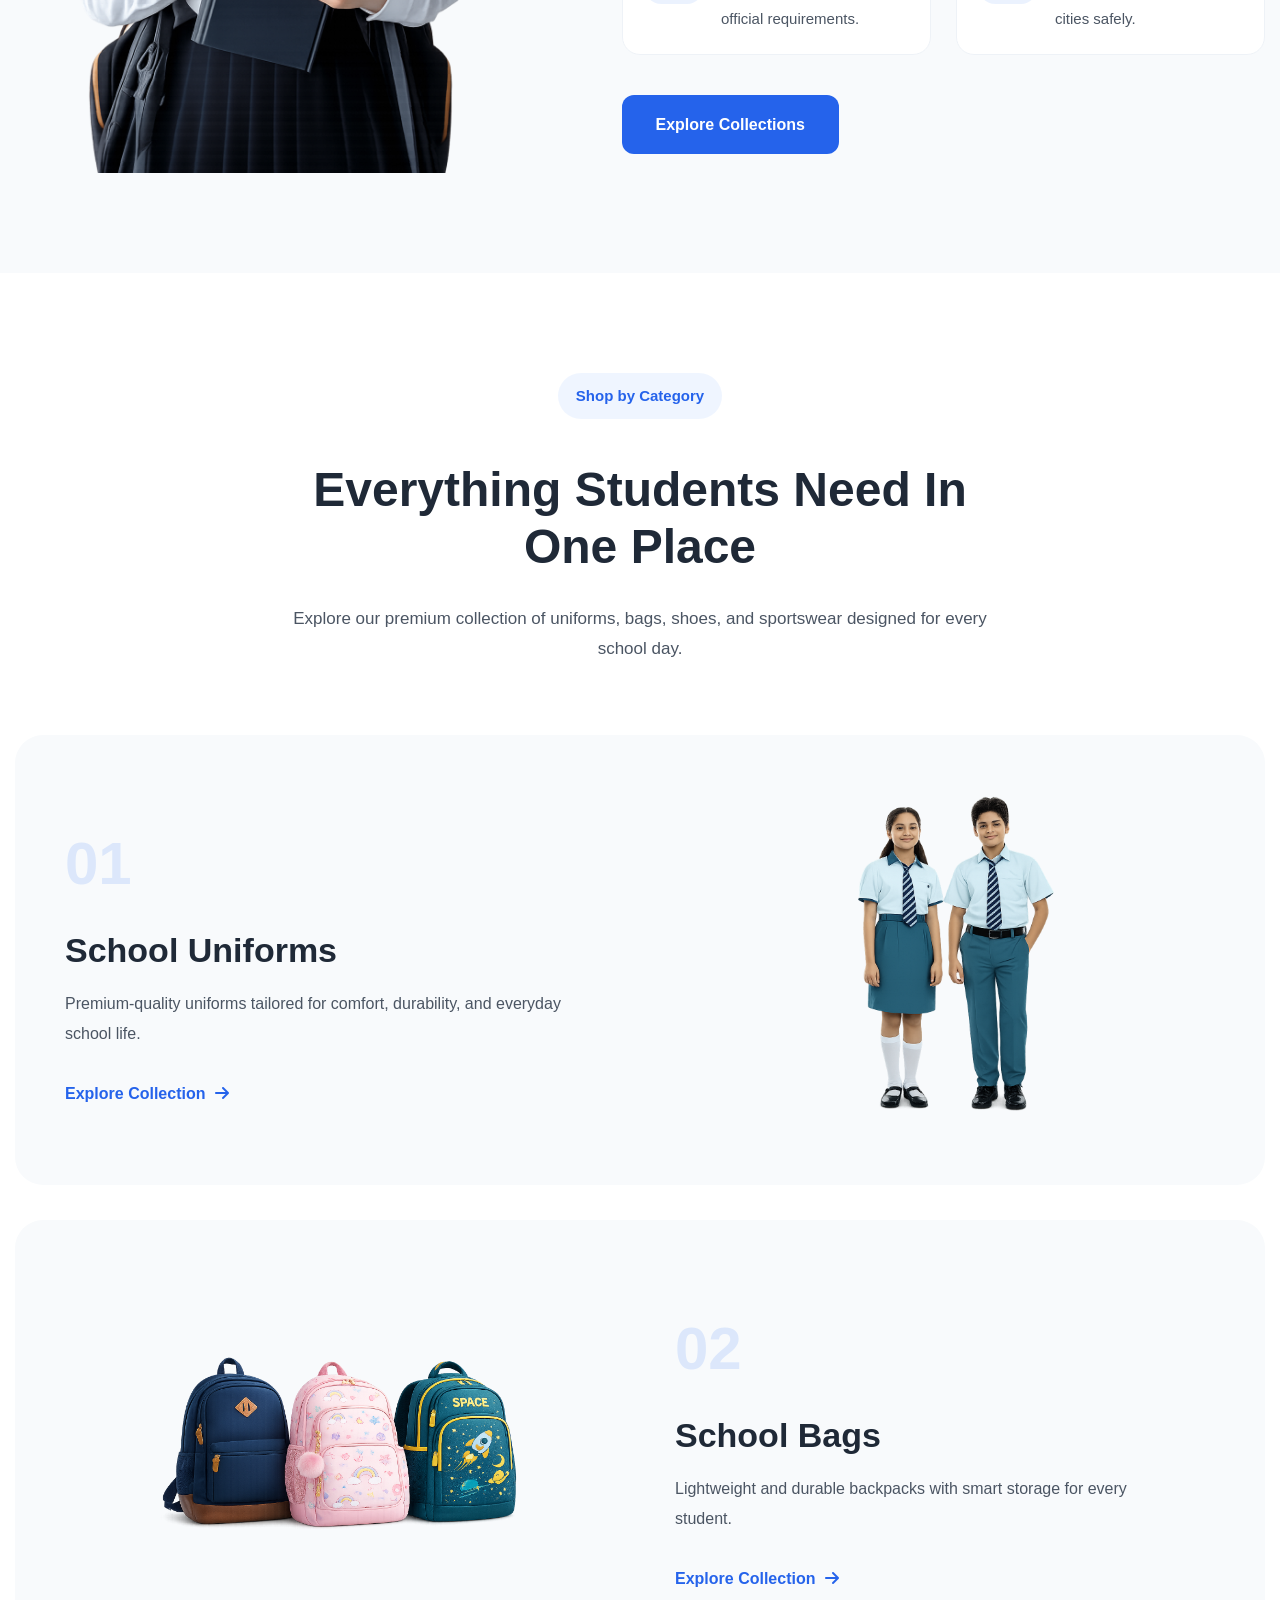
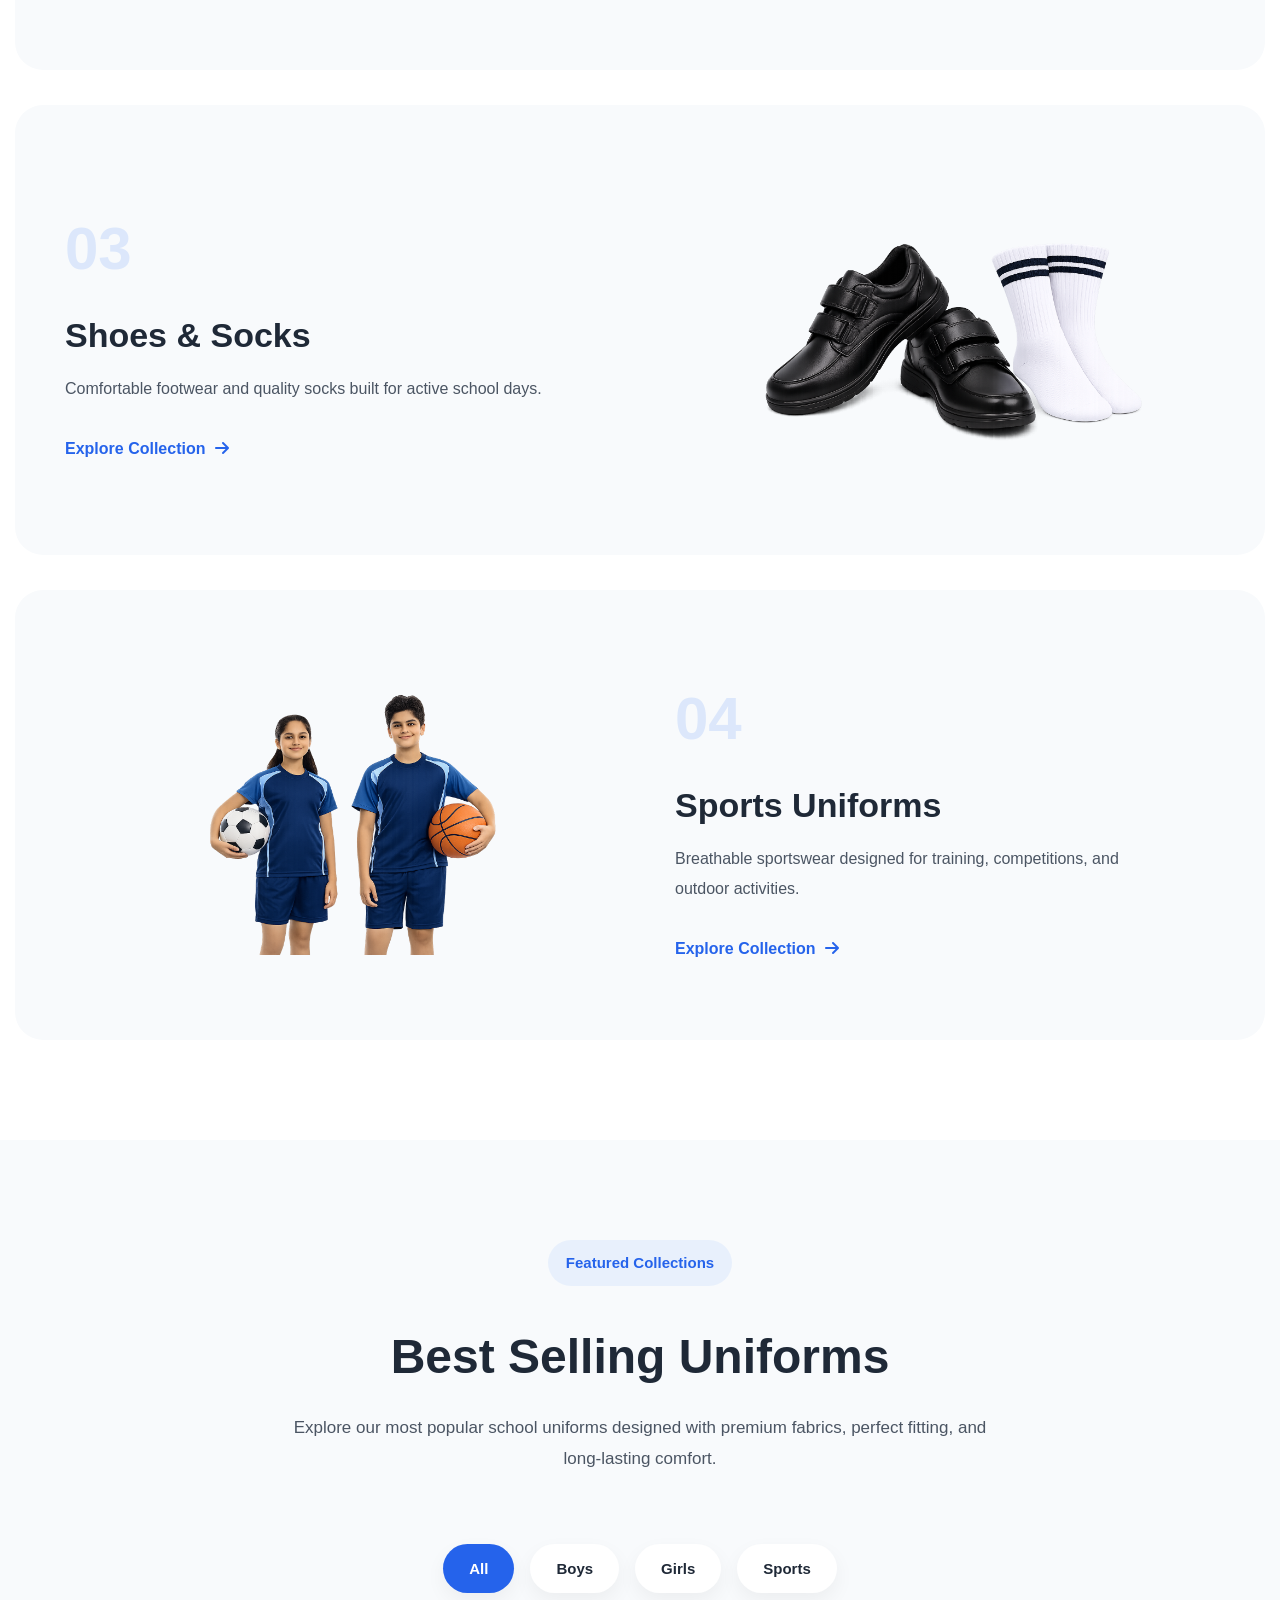
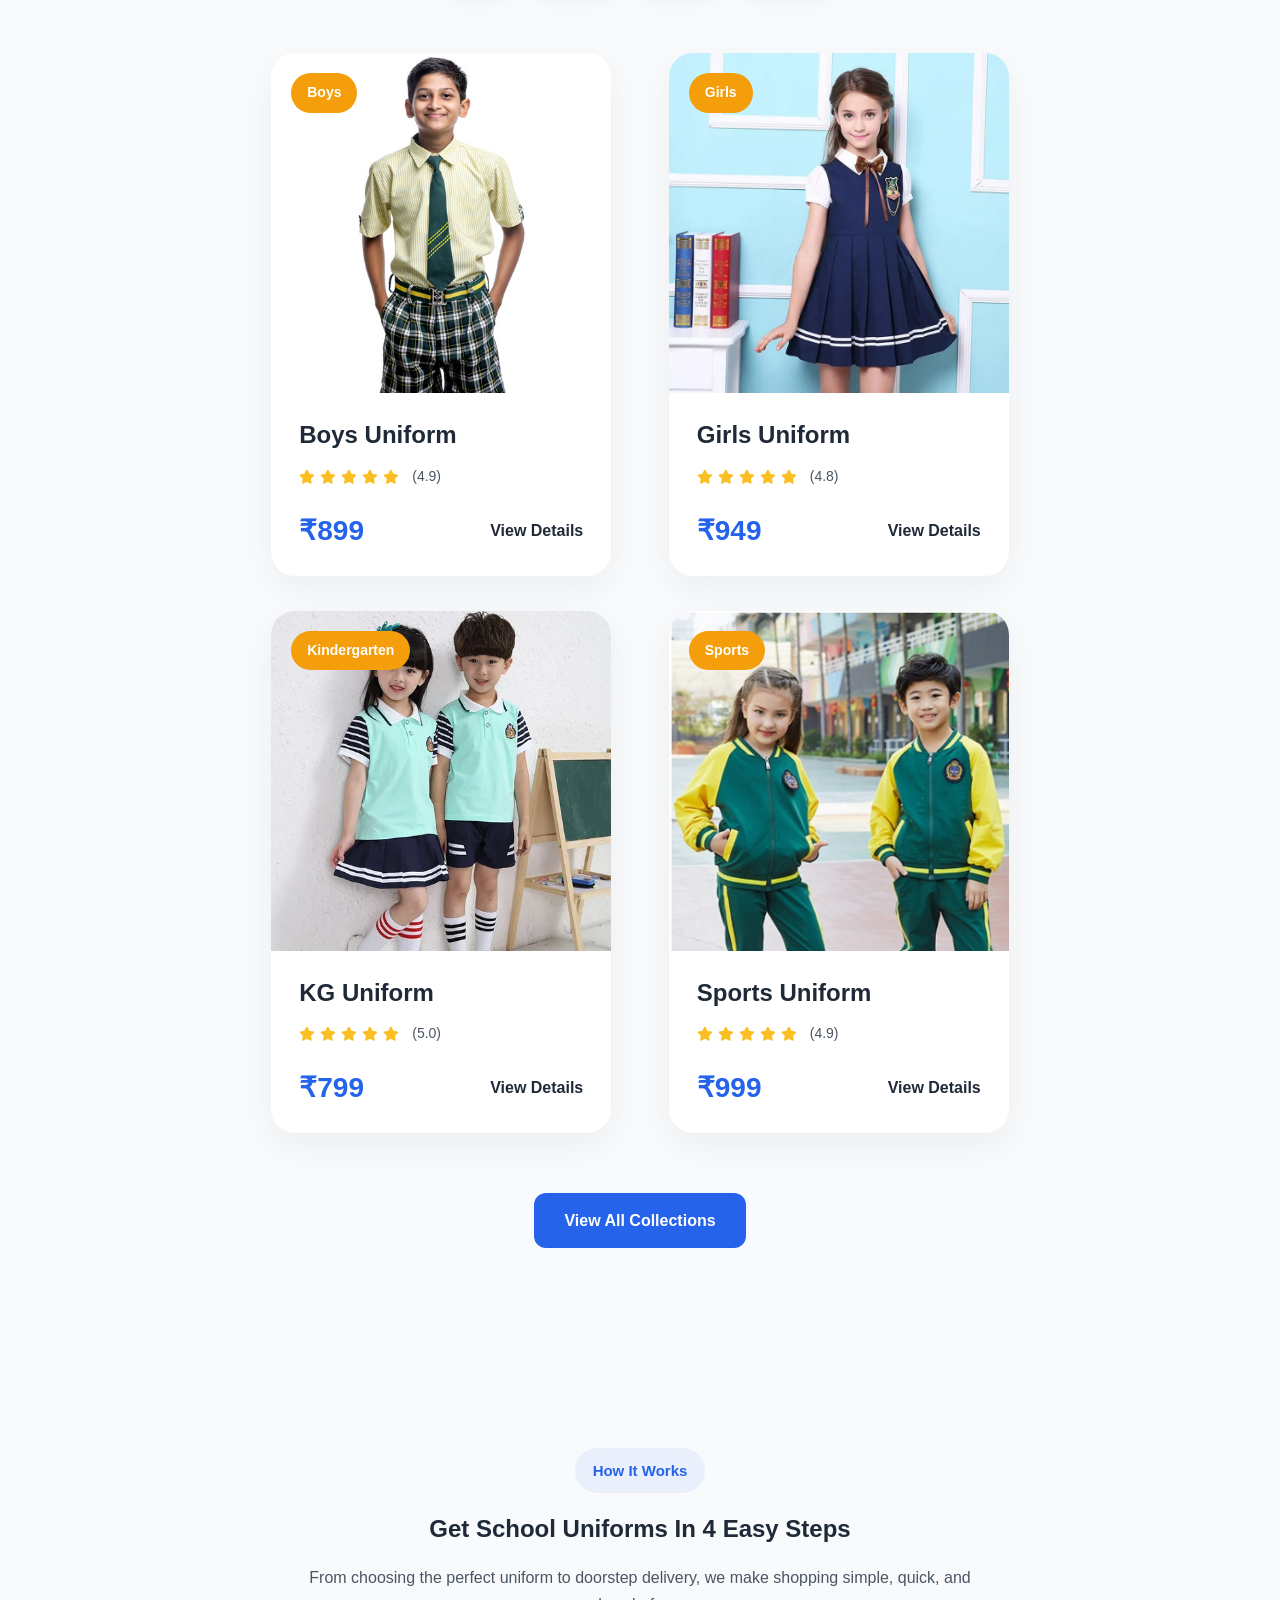
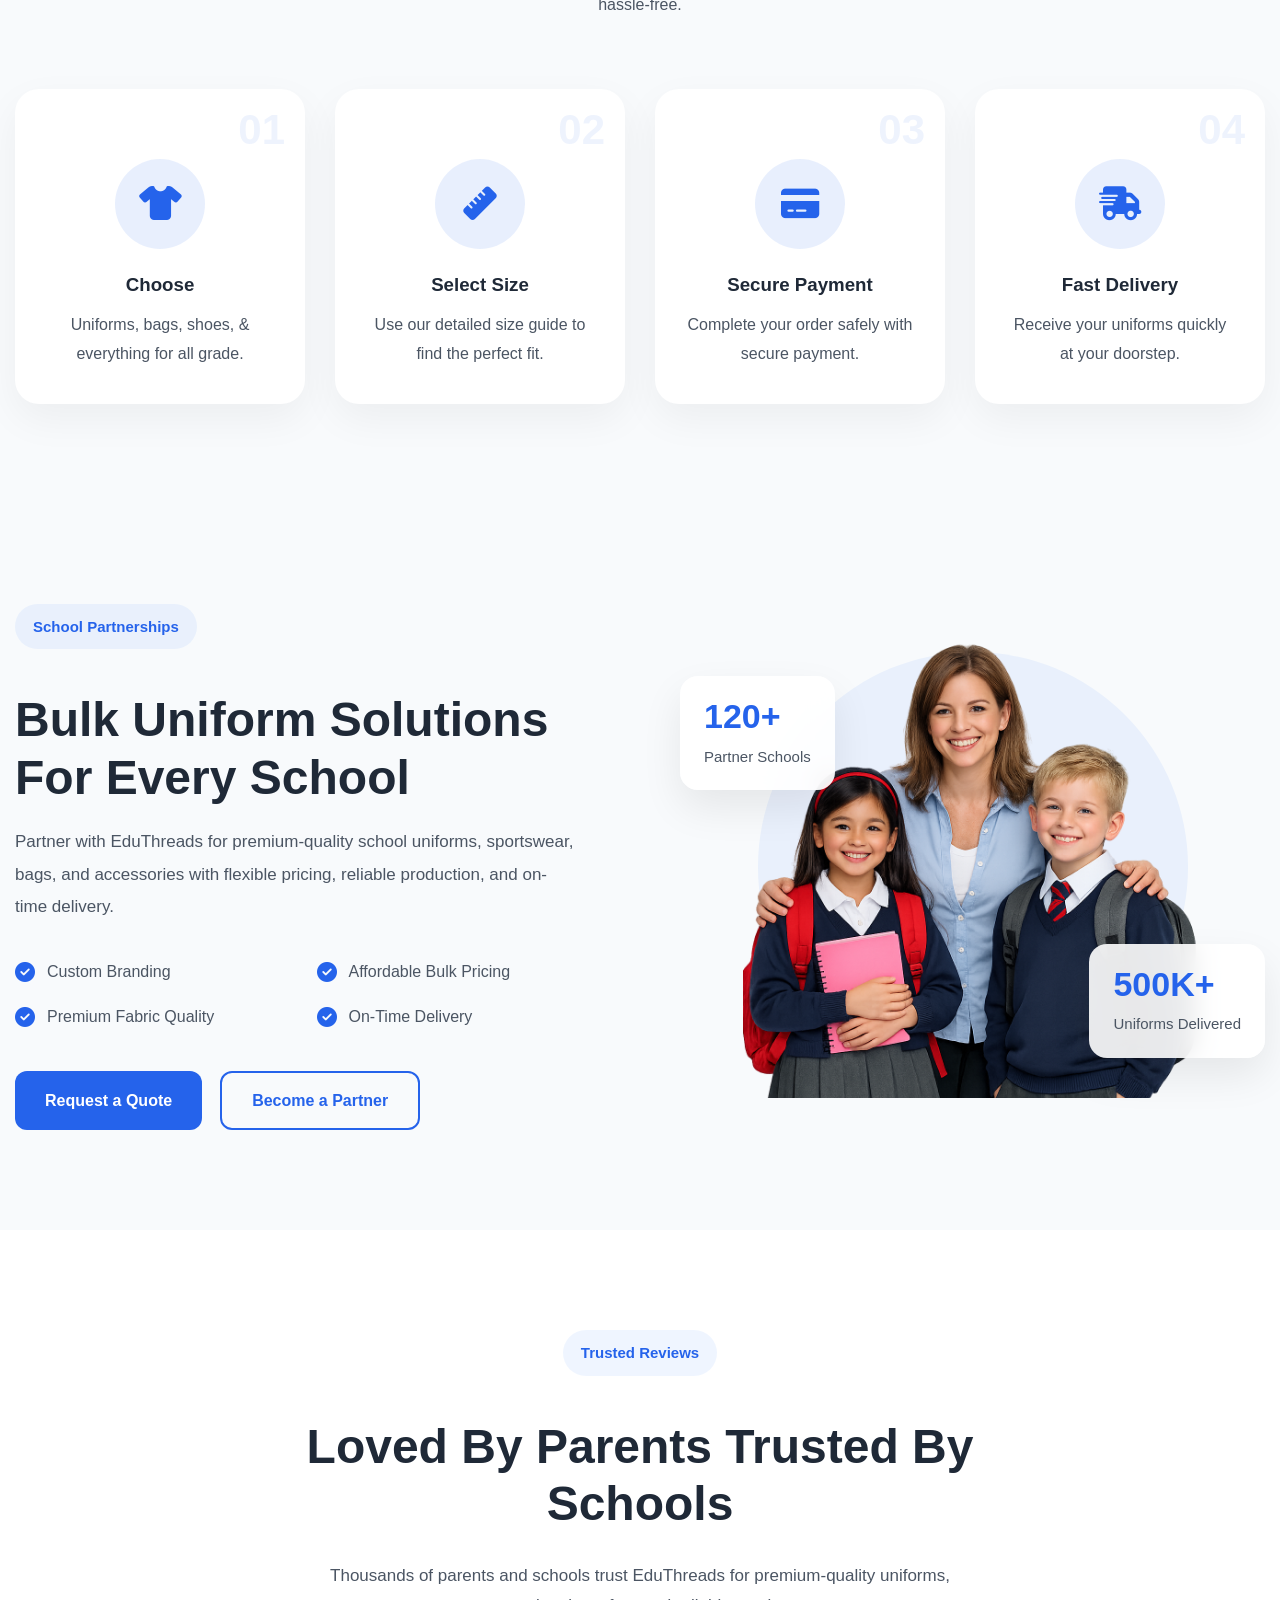
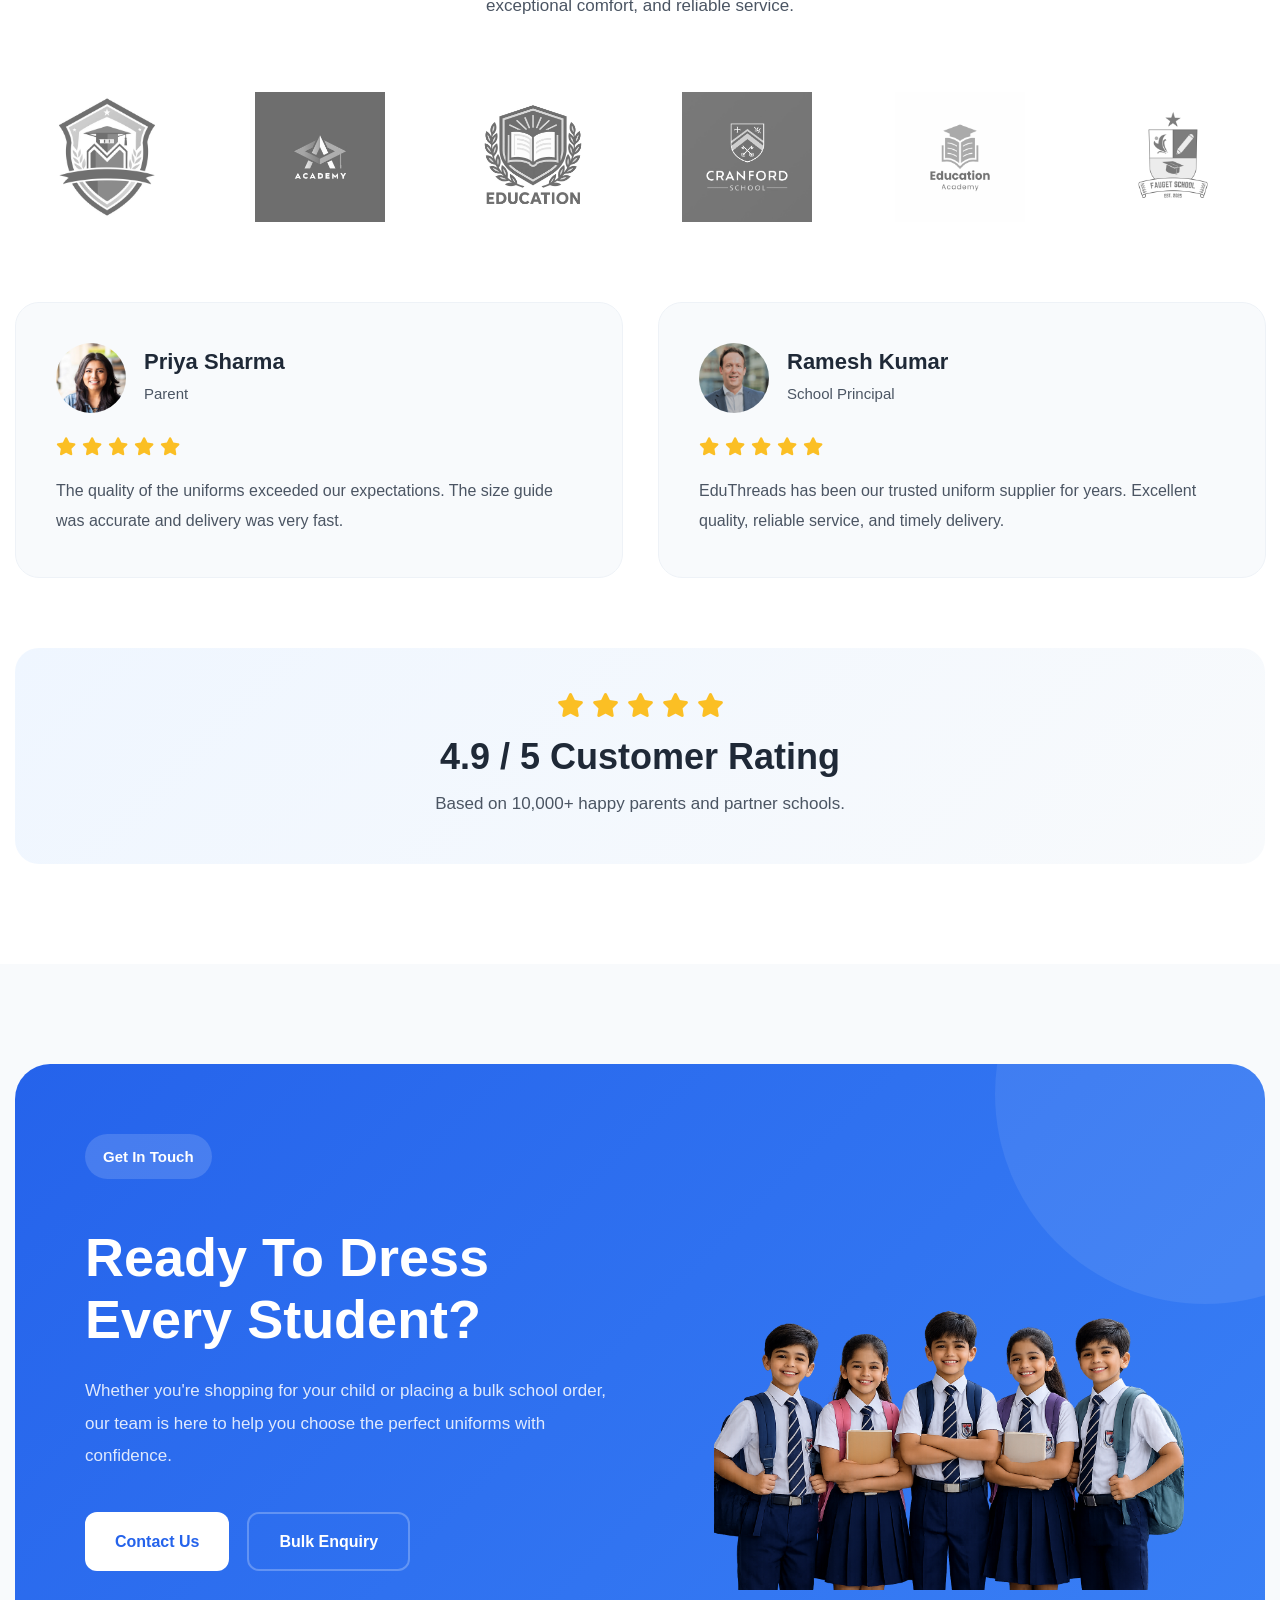
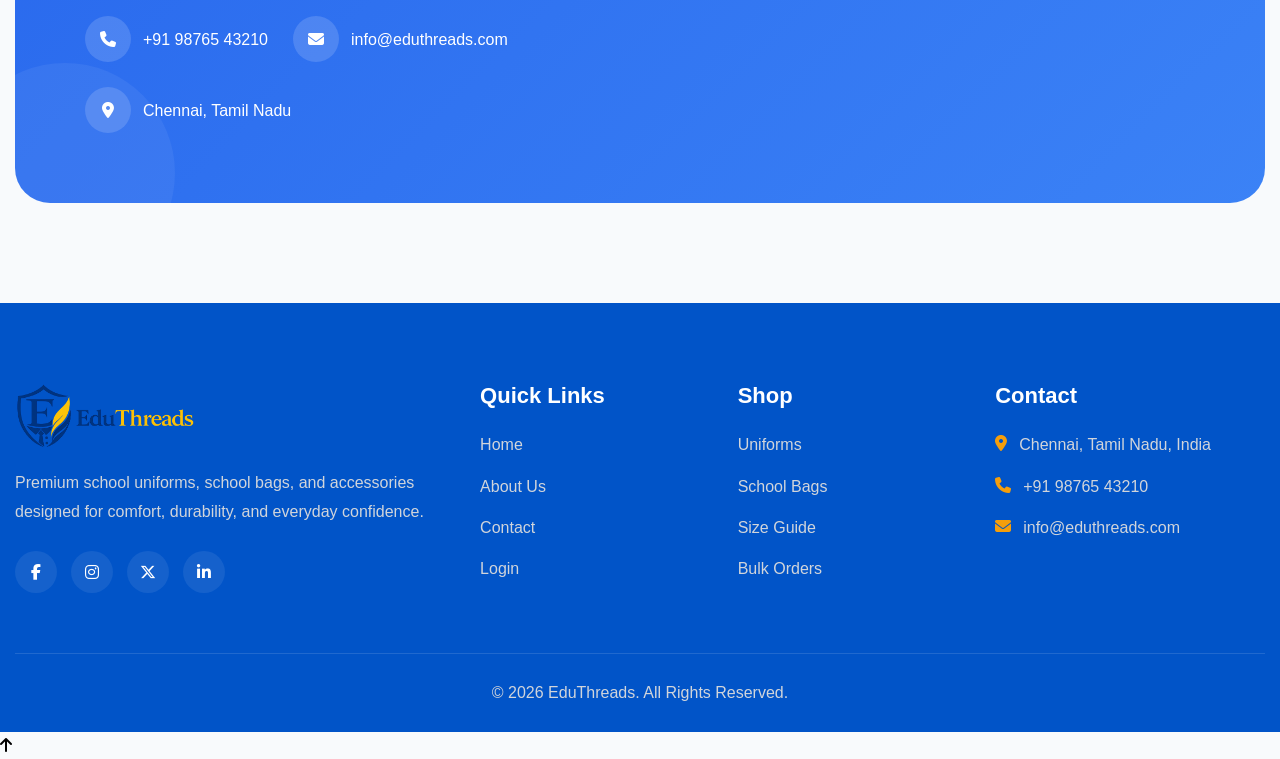
==== commit f1988c0b: "Add files via upload" ====
--- a/index.html
+++ b/index.html
@@ -1846,6 +1846,11 @@
                 FOOTER END
 ==========================================-->
 
+    <!-- Scroll To Top -->
+    <button class="scroll-top" id="scrollTopBtn" aria-label="Scroll to Top">
+        <i class="fa-solid fa-arrow-up"></i>
+    </button>
+
     <script src="js/main.js"></script>
 
 </body>
--- a/css/style.css
+++ b/css/style.css
@@ -0,0 +1,14470 @@
+/*=========================================
+            GOOGLE FONTS
+=========================================*/
+
+:root {
+
+    /*=========================================
+                COLORS
+    =========================================*/
+
+    --primary-color: #2563EB;
+    --secondary-color: #F59E0B;
+
+    --white-color: #FFFFFF;
+    --black-color: #111827;
+
+    --heading-color: #1F2937;
+    --text-color: #4B5563;
+
+    --border-color: #E5E7EB;
+    --background-color: #F8FAFC;
+
+    /*=========================================
+                TYPOGRAPHY
+    =========================================*/
+
+    --heading-font: "Plus Jakarta Sans", sans-serif;
+    --body-font: "Manrope", sans-serif;
+
+    /*=========================================
+                FONT SIZE
+    =========================================*/
+
+    --fs-1: 4rem;
+    --fs-2: 3rem;
+    --fs-3: 2.25rem;
+    --fs-4: 1.75rem;
+    --fs-5: 1.5rem;
+    --fs-6: 1.25rem;
+
+    --fs-lg: 1.125rem;
+    --fs-md: 1rem;
+    --fs-sm: 0.95rem;
+    --fs-xs: 0.875rem;
+
+    /*=========================================
+                FONT WEIGHT
+    =========================================*/
+
+    --fw-400: 400;
+    --fw-500: 500;
+    --fw-600: 600;
+    --fw-700: 700;
+    --fw-800: 800;
+
+    /*=========================================
+                BORDER RADIUS
+    =========================================*/
+
+    --radius-sm: 8px;
+    --radius-md: 12px;
+    --radius-lg: 18px;
+    --radius-xl: 24px;
+
+    /*=========================================
+                TRANSITION
+    =========================================*/
+
+    --transition: all .3s ease;
+
+}
+
+/*=========================================
+            RESET CSS
+=========================================*/
+
+*,
+*::before,
+*::after {
+
+    margin: 0;
+    padding: 0;
+    box-sizing: border-box;
+
+}
+
+html {
+
+    scroll-behavior: smooth;
+
+}
+
+body {
+
+    font-family: var(--body-font);
+    font-size: var(--fs-md);
+    color: var(--text-color);
+    background: var(--background-color);
+    line-height: 1.7;
+    overflow-x: hidden;
+
+}
+
+h1,
+h2,
+h3,
+h4,
+h5,
+h6 {
+
+    font-family: var(--heading-font);
+    color: var(--heading-color);
+    font-weight: var(--fw-700);
+    line-height: 1.2;
+
+}
+
+ul {
+
+    list-style: none;
+
+}
+
+a {
+
+    text-decoration: none;
+    color: inherit;
+
+}
+
+img {
+
+    display: block;
+    max-width: 100%;
+    height: auto;
+
+}
+
+button,
+input,
+textarea,
+select {
+
+    font: inherit;
+    outline: none;
+    border: none;
+
+}
+
+button {
+
+    cursor: pointer;
+    background: none;
+
+}
+
+textarea {
+
+    resize: none;
+
+}
+
+/*=========================================
+            REUSABLE CLASSES
+=========================================*/
+
+.global-container {
+
+    width: 100%;
+    max-width: 1320px;
+    margin: 0 auto;
+    padding: 0 15px;
+
+}
+
+.section {
+
+    padding: 100px 0;
+
+}
+
+.primary-btn {
+
+    display: inline-flex;
+    align-items: center;
+    justify-content: center;
+    gap: 10px;
+
+    padding: 14px 30px;
+
+    background: var(--primary-color);
+    color: var(--white-color);
+
+    border-radius: var(--radius-md);
+
+    font-weight: var(--fw-600);
+
+    transition: var(--transition);
+
+}
+
+.primary-btn:hover {
+
+    background: #1D4ED8;
+
+}
+
+.secondary-btn {
+
+    display: inline-flex;
+    align-items: center;
+    justify-content: center;
+    gap: 10px;
+
+    padding: 14px 30px;
+
+    border: 2px solid var(--primary-color);
+
+    color: var(--primary-color);
+
+    border-radius: var(--radius-md);
+
+    font-weight: var(--fw-600);
+
+    transition: var(--transition);
+
+}
+
+.secondary-btn:hover {
+
+    background: var(--primary-color);
+    color: var(--white-color);
+
+}
+
+/*=========================================
+            CUSTOM SCROLLBAR
+=========================================*/
+
+::-webkit-scrollbar {
+
+    width: 10px;
+
+}
+
+::-webkit-scrollbar-track {
+
+    background: var(--white-color);
+
+}
+
+::-webkit-scrollbar-thumb {
+
+    background: var(--primary-color);
+
+}
+
+::-webkit-scrollbar-thumb:hover {
+
+    background: #1D4ED8;
+
+}
+
+/*********************************************************Navbar*****************************************************/
+
+/*=========================================
+            HEADER
+=========================================*/
+
+.header {
+
+    position: sticky;
+    top: 0;
+    left: 0;
+    width: 100%;
+
+    background: var(--white-color);
+
+    z-index: 999;
+
+    box-shadow: 0 4px 20px rgba(0, 0, 0, 0.05);
+
+}
+
+/*=========================================
+            NAVBAR
+=========================================*/
+
+.navbar {
+
+    display: flex;
+    align-items: center;
+    justify-content: space-between;
+
+    height: 78px;
+
+}
+
+/*=========================================
+            LOGO
+=========================================*/
+
+.logo {
+
+    display: flex;
+    align-items: center;
+
+}
+
+.logo img {
+
+    width: 170px;
+    display: block;
+
+}
+
+/*=========================================
+            NAV MENU
+=========================================*/
+
+.nav-menu {
+
+    margin-left: auto;
+
+}
+
+.nav-list {
+
+    display: flex;
+    align-items: center;
+    gap: 35px;
+
+}
+
+.nav-item {
+
+    position: relative;
+
+}
+
+.nav-item>a {
+
+    display: flex;
+    align-items: center;
+    gap: 8px;
+
+    font-family: var(--body-font);
+    font-size: 16px;
+    font-weight: 600;
+
+    color: var(--heading-color);
+
+    transition: var(--transition);
+
+}
+
+.nav-item>a:hover {
+
+    color: var(--primary-color);
+
+}
+
+.nav-item>a i {
+
+    font-size: 12px;
+
+}
+
+/*=========================================
+            DROPDOWN
+=========================================*/
+
+.dropdown-menu {
+
+    position: absolute;
+    top: 130%;
+    left: 0;
+
+    min-width: 210px;
+
+    padding: 8px 0;
+
+    border-radius: 12px;
+
+
+    background: var(--white-color);
+
+    box-shadow: 0 10px 30px rgba(0, 0, 0, 0.08);
+
+    opacity: 0;
+    visibility: hidden;
+
+    transform: translateY(12px);
+
+    transition: var(--transition);
+
+}
+
+.dropdown:hover .dropdown-menu {
+
+    opacity: 1;
+    visibility: visible;
+
+    transform: translateY(0);
+
+}
+
+.dropdown-menu li a {
+
+    display: block;
+
+    padding: 10px 18px;
+
+    font-size: 15px;
+
+    font-weight: var(--fw-500);
+
+    transition: var(--transition);
+
+}
+
+.dropdown-menu li a:hover {
+
+    color: var(--primary-color);
+    background: rgba(37, 99, 235, 0.08);
+
+}
+
+/*=========================================
+        DROPDOWN TOGGLE
+=========================================*/
+
+.dropdown-toggle {
+
+    display: flex;
+    align-items: center;
+    gap: 6px;
+
+    background: transparent;
+
+    border: none;
+
+    cursor: pointer;
+
+    font-family: var(--body-font);
+    font-size: 16px;
+    font-weight: 600;
+
+    color: var(--heading-color);
+
+    transition: var(--transition);
+
+}
+
+.dropdown-toggle:hover {
+
+    color: var(--primary-color);
+
+}
+
+.dropdown-toggle i {
+
+    font-size: 12px;
+    /* Reduce arrow size */
+    transition: var(--transition);
+    margin-bottom: -2px;
+
+}
+
+.dropdown:hover .dropdown-toggle i {
+
+    transform: rotate(180deg);
+
+}
+
+/*=========================================
+            HEADER ACTIONS
+=========================================*/
+
+.header-actions {
+
+    display: flex;
+    align-items: center;
+
+    gap: 14px;
+
+    margin-left: 45px;
+
+}
+
+/*=========================================
+            ICON BUTTON
+=========================================*/
+
+.icon-btn {
+
+    width: 42px;
+    height: 42px;
+    font-size: 16px;
+    display: flex;
+    align-items: center;
+    justify-content: center;
+
+    border-radius: 50%;
+
+    background: var(--background-color);
+
+    color: var(--heading-color);
+
+    transition: var(--transition);
+
+}
+
+.icon-btn:hover {
+
+    background: var(--primary-color);
+    color: var(--white-color);
+
+}
+
+.icon-btn i {
+
+    font-size: 18px;
+
+}
+
+/*=========================================
+            LOGIN BUTTON
+=========================================*/
+
+.header-actions .primary-btn {
+
+    padding: 12px 24px;
+
+    font-size: 15px;
+
+    border-radius: 12px;
+
+}
+
+/*=========================================
+            MENU TOGGLE
+=========================================*/
+
+.menu-toggle {
+
+    display: none;
+
+    width: 48px;
+    height: 48px;
+
+    border-radius: 50%;
+
+    background: var(--primary-color);
+
+    color: var(--white-color);
+
+    justify-content: center;
+    align-items: center;
+
+    font-size: 20px;
+
+    transition: var(--transition);
+
+}
+
+.menu-toggle:hover {
+
+    background: #1D4ED8;
+
+}
+
+/*=========================================
+        RESPONSIVE NAVBAR
+=========================================*/
+
+@media (max-width:1023px) {
+
+    .navbar {
+
+        height: 80px;
+
+    }
+
+    .logo img {
+
+        width: 165px;
+
+    }
+
+    .menu-toggle {
+
+        display: flex;
+
+    }
+
+    .header-actions> :not(.menu-toggle) {
+
+        display: none;
+
+    }
+
+    .mobile-header-actions {
+
+        display: flex;
+        align-items: center;
+        flex-wrap: wrap;
+        gap: 10px;
+
+        margin-bottom: 20px;
+        padding-bottom: 16px;
+
+        border-bottom: 1px solid var(--border-color);
+
+    }
+
+    .mobile-header-actions .icon-btn {
+
+        width: 44px;
+        height: 44px;
+
+    }
+
+    .mobile-header-actions .primary-btn {
+
+        display: inline-flex;
+        width: 100%;
+        justify-content: center;
+
+    }
+
+    .nav-menu {
+
+        position: fixed;
+
+        top: 80px;
+        left: -100%;
+
+        width: 320px;
+        height: calc(100vh - 80px);
+
+        background: var(--white-color);
+
+        overflow-y: auto;
+
+        padding: 30px 25px;
+
+        transition: var(--transition);
+
+        box-shadow: 8px 0 25px rgba(0, 0, 0, .08);
+
+    }
+
+    .nav-menu.active {
+
+        left: 0;
+
+    }
+
+    .nav-list {
+
+        flex-direction: column;
+        align-items: flex-start;
+        gap: 0;
+
+    }
+
+    .nav-item {
+
+        width: 100%;
+
+    }
+
+    .nav-item>a {
+
+        justify-content: space-between;
+
+        width: 100%;
+
+        padding: 18px 0;
+
+    }
+
+    /*==========================
+            DROPDOWN
+    ==========================*/
+
+    .dropdown-menu {
+
+        position: static;
+
+        opacity: 1;
+        visibility: visible;
+
+        transform: none;
+
+        display: none;
+
+        width: 100%;
+        min-width: 100%;
+
+        box-shadow: none;
+
+        padding: 0 0 12px 18px;
+
+        background: transparent;
+
+    }
+
+    .dropdown.active .dropdown-menu {
+
+        display: block;
+
+    }
+
+    .dropdown-menu li a {
+
+        padding: 10px 0;
+
+        background: none;
+
+    }
+
+    .dropdown-menu li a:hover {
+
+        background: none;
+
+    }
+
+    /*==========================
+        HEADER ACTIONS
+    ==========================*/
+
+    .header-actions {
+
+        gap: 10px;
+
+        margin-left: 20px;
+
+    }
+
+}
+
+@media(max-width:767px) {
+
+    .navbar {
+
+        height: 75px;
+
+    }
+
+    .nav-menu {
+
+        top: 75px;
+
+        width: 100%;
+
+        height: calc(100vh - 75px);
+
+        padding: 25px 20px;
+
+    }
+
+    .logo img {
+
+        width: 150px;
+
+    }
+
+    .header-actions {
+
+        gap: 8px;
+
+    }
+
+    .icon-btn {
+
+        width: 42px;
+        height: 42px;
+
+    }
+
+    .header-actions .primary-btn {
+
+        display: none;
+
+    }
+
+}
+
+@media(max-width:575px) {
+
+    .logo img {
+
+        width: 135px;
+
+    }
+
+    .icon-btn {
+
+        width: 40px;
+        height: 40px;
+
+    }
+
+}
+
+/*=========================================
+        ACTIVE MENU
+=========================================*/
+
+.nav-list>li>a.active,
+
+.nav-list>li.dropdown.active>.dropdown-toggle {
+
+    color: var(--primary-color);
+
+    font-weight: 700;
+
+}
+
+.nav-list>li>a.active::after,
+
+.nav-list>li.dropdown.active>.dropdown-toggle::after {
+
+    width: 100%;
+
+}
+
+.dropdown-menu li a.active {
+
+    color: var(--primary-color);
+
+    background: rgba(37, 99, 235, .08);
+
+    font-weight: 700;
+
+}
+
+.dropdown-menu li a.active::before {
+
+    width: 4px;
+
+}
+
+/*=========================================
+        ACTIVE DROPDOWN BUTTON
+=========================================*/
+
+.dropdown-toggle.active {
+
+    color: var(--primary-color);
+
+}
+
+.dropdown-toggle.active span {
+
+    color: var(--primary-color);
+
+}
+
+.dropdown-toggle.active i {
+
+    color: var(--primary-color);
+
+}
+
+/****************************************************Footer**************************************************************/
+
+/*=========================================
+                FOOTER
+=========================================*/
+
+.footer {
+
+    background: #0154c8;
+
+    color: #D1D5DB;
+
+    padding: 80px 0 25px;
+
+}
+
+.footer-wrapper {
+
+    display: grid;
+
+    grid-template-columns: 2fr 1fr 1fr 1.3fr;
+
+    gap: 50px;
+
+}
+
+.footer-logo img {
+
+    width: 180px;
+
+    margin-bottom: 20px;
+
+}
+
+.footer-description {
+
+    margin-bottom: 25px;
+
+    line-height: 1.8;
+
+}
+
+.footer-column h3 {
+
+    color: var(--white-color);
+
+    margin-bottom: 22px;
+
+    font-size: 22px;
+
+}
+
+.footer-column ul {
+
+    display: flex;
+
+    flex-direction: column;
+
+    gap: 14px;
+
+}
+
+.footer-column ul li a {
+
+    transition: var(--transition);
+
+}
+
+.footer-column ul li a:hover {
+
+    color: var(--secondary-color);
+
+    padding-left: 5px;
+
+}
+
+.footer-contact li {
+
+    display: flex;
+
+    align-items: flex-start;
+
+    gap: 12px;
+
+}
+
+.footer-contact i {
+
+    color: var(--secondary-color);
+
+    margin-top: 4px;
+
+}
+
+.footer-social {
+
+    display: flex;
+
+    gap: 14px;
+
+}
+
+.footer-social a {
+
+    width: 42px;
+
+    height: 42px;
+
+    display: flex;
+
+    align-items: center;
+
+    justify-content: center;
+
+    border-radius: 50%;
+
+    background: rgba(255, 255, 255, .08);
+
+    color: var(--white-color);
+
+    transition: var(--transition);
+
+}
+
+.footer-social a:hover {
+
+    background: var(--secondary-color);
+
+}
+
+.footer-bottom {
+
+    margin-top: 60px;
+
+    padding-top: 25px;
+
+    border-top: 1px solid rgba(255, 255, 255, .12);
+
+    text-align: center;
+
+}
+
+@media(max-width:991px) {
+
+    .footer-wrapper {
+
+        grid-template-columns: repeat(2, 1fr);
+
+        gap: 45px;
+
+    }
+
+}
+
+@media(max-width:767px) {
+
+    .footer {
+
+        padding: 70px 0 25px;
+
+    }
+
+    .footer-wrapper {
+
+        grid-template-columns: 1fr;
+
+        gap: 40px;
+
+        padding-bottom: 40px;
+
+    }
+
+    .footer-logo img {
+
+        width: 165px;
+
+    }
+
+    .footer-description {
+
+        max-width: 100%;
+
+    }
+
+    .footer-column h3 {
+
+        margin-bottom: 20px;
+
+    }
+
+}
+
+/******************************************************Home page 1********************************************************/
+
+/*=========================================
+                HERO
+=========================================*/
+
+.hero {
+
+    position: relative;
+
+    overflow: hidden;
+
+    padding: 10px 0 20px;
+
+    background: linear-gradient(135deg, #F8FAFC, #EFF6FF);
+
+}
+
+/* Decorative Shapes */
+
+.hero::before {
+
+    content: "";
+
+    position: absolute;
+
+    width: 420px;
+    height: 420px;
+
+    border-radius: 50%;
+
+    background: rgba(59, 130, 246, .08);
+
+    top: -180px;
+    right: -120px;
+
+}
+
+.hero::after {
+
+    content: "";
+
+    position: absolute;
+
+    width: 260px;
+    height: 260px;
+
+    border-radius: 50%;
+
+    background: rgba(245, 158, 11, .12);
+
+    bottom: -120px;
+    left: -80px;
+
+}
+
+/*=========================================
+            HERO WRAPPER
+=========================================*/
+
+.hero-wrapper {
+
+    position: relative;
+
+    z-index: 1;
+
+    display: grid;
+
+    grid-template-columns: 1.1fr .9fr;
+
+    align-items: center;
+
+    gap: 80px;
+
+}
+
+/*=========================================
+            HERO CONTENT
+=========================================*/
+
+.hero-badge {
+
+    display: inline-flex;
+
+    align-items: center;
+
+    gap: 10px;
+
+    padding: 10px 18px;
+
+    background: rgba(59, 130, 246, .08);
+
+    color: var(--primary-color);
+
+    border-radius: 50px;
+
+    font-size: 15px;
+
+    font-weight: 600;
+
+    margin-bottom: 25px;
+
+}
+
+.hero-badge i {
+
+    color: var(--secondary-color);
+
+}
+
+.hero-content h1 {
+
+    font-size: 58px;
+
+    line-height: 1.15;
+
+    margin-bottom: 25px;
+
+    max-width: 650px;
+
+}
+
+.hero-content p {
+
+    font-size: 18px;
+
+    line-height: 1.9;
+
+    max-width: 580px;
+
+    margin-bottom: 35px;
+
+}
+
+/*=========================================
+            HERO BUTTONS
+=========================================*/
+
+.hero-buttons {
+
+    display: flex;
+
+    align-items: center;
+
+    gap: 18px;
+
+    margin-bottom: 45px;
+
+}
+
+.hero-buttons .primary-btn {
+
+    padding: 16px 34px;
+
+}
+
+.hero-buttons .secondary-btn {
+
+    padding: 16px 34px;
+
+}
+
+/*=========================================
+            HERO STATS
+=========================================*/
+
+.hero-stats {
+
+    display: flex;
+
+    align-items: center;
+
+    gap: 60px;
+
+}
+
+.stat-item {
+
+    text-align: center;
+
+}
+
+.stat-item h3 {
+
+    font-size: 42px;
+
+    font-weight: 800;
+
+    color: var(--primary-color);
+
+    margin-bottom: 8px;
+
+    line-height: 1;
+
+}
+
+.stat-item span {
+
+    display: block;
+
+    font-size: 15px;
+
+    font-weight: 500;
+
+    color: var(--text-color);
+
+}
+
+/*=========================================
+            HERO IMAGE
+=========================================*/
+
+.hero-image {
+
+    position: relative;
+
+}
+
+.hero-image img {
+
+    width: 100%;
+
+    max-width: 560px;
+
+    margin-left: auto;
+
+}
+
+/*=========================================
+            FLOATING CARDS
+=========================================*/
+
+.floating-card {
+
+    position: absolute;
+
+    display: flex;
+
+    align-items: center;
+
+    gap: 15px;
+
+    background: var(--white-color);
+
+    padding: 16px 20px;
+
+    border-radius: 16px;
+
+    box-shadow: 0 15px 40px rgba(0, 0, 0, .08);
+
+}
+
+.floating-card i {
+
+    width: 48px;
+
+    height: 48px;
+
+    display: flex;
+
+    align-items: center;
+
+    justify-content: center;
+
+    border-radius: 50%;
+
+    background: rgba(59, 130, 246, .1);
+
+    color: var(--primary-color);
+
+    font-size: 20px;
+
+}
+
+.floating-card h4 {
+
+    font-size: 18px;
+
+    margin-bottom: 4px;
+
+}
+
+.floating-card span {
+
+    font-size: 14px;
+
+    color: var(--text-color);
+
+}
+
+/*=========================================
+        CARD POSITIONS
+=========================================*/
+
+.quality-card {
+
+    top: 8%;
+
+    left: -70px;
+
+}
+
+.rating-card {
+
+    top: 45%;
+
+    right: -10px;
+
+}
+
+.delivery-card {
+
+    bottom: 8%;
+
+    left: -30px;
+
+}
+
+/*=========================================
+            WHY CHOOSE US
+=========================================*/
+
+.why-choose {
+
+    position: relative;
+
+    overflow: hidden;
+
+}
+
+.why-choose-wrapper {
+
+    display: grid;
+
+    grid-template-columns: .9fr 1.1fr;
+
+    align-items: center;
+
+    gap: 80px;
+
+}
+
+/*=========================================
+            IMAGE
+=========================================*/
+
+.why-choose-image {
+
+    position: relative;
+
+    display: flex;
+
+    justify-content: center;
+
+}
+
+.why-choose-image::before {
+
+    content: "";
+
+    position: absolute;
+
+    width: 420px;
+    height: 420px;
+
+    border-radius: 50%;
+
+    background: rgba(59, 130, 246, .08);
+
+    z-index: -1;
+
+}
+
+.why-choose-image img {
+
+    width: 100%;
+
+    max-width: 470px;
+
+}
+
+/*=========================================
+            CONTENT
+=========================================*/
+
+.section-badge {
+
+    display: inline-flex;
+
+    align-items: center;
+
+    padding: 10px 18px;
+
+    border-radius: 50px;
+
+    background: rgba(59, 130, 246, .08);
+
+    color: var(--primary-color);
+
+    font-size: 15px;
+
+    font-weight: 600;
+
+    margin-bottom: 22px;
+
+}
+
+.why-choose-content h2 {
+
+    font-size: 48px;
+
+    margin-bottom: 22px;
+
+    line-height: 1.2;
+
+}
+
+.why-choose-content>p {
+
+    font-size: 17px;
+
+    line-height: 1.9;
+
+    margin-bottom: 35px;
+
+}
+
+/*=========================================
+            FEATURES
+=========================================*/
+
+.why-choose-features {
+
+    display: grid;
+
+    grid-template-columns: repeat(2, 1fr);
+
+    gap: 25px;
+
+    margin-bottom: 40px;
+
+}
+
+/*=========================================
+            FEATURE ITEM
+=========================================*/
+
+.feature-item {
+
+    display: flex;
+
+    align-items: flex-start;
+
+    gap: 18px;
+
+    padding: 22px;
+
+    border-radius: 18px;
+
+    background: var(--white-color);
+
+    border: 1px solid #EEF2F7;
+
+    transition: var(--transition);
+
+}
+
+.feature-item:hover {
+
+    transform: translateY(-8px);
+
+    box-shadow: 0 15px 35px rgba(0, 0, 0, .06);
+
+}
+
+.feature-icon {
+
+    width: 58px;
+    height: 58px;
+
+    display: flex;
+
+    align-items: center;
+
+    justify-content: center;
+
+    border-radius: 16px;
+
+    background: rgba(59, 130, 246, .10);
+
+    flex-shrink: 0;
+
+}
+
+.feature-icon i {
+
+    font-size: 24px;
+
+    color: var(--primary-color);
+
+}
+
+.feature-content h3 {
+
+    font-size: 20px;
+
+    margin-bottom: 8px;
+
+}
+
+.feature-content p {
+
+    font-size: 15px;
+
+    line-height: 1.8;
+
+    color: var(--text-color);
+
+}
+
+/*=========================================
+            BUTTON
+=========================================*/
+
+.why-choose-content .primary-btn {
+
+    padding: 16px 34px;
+
+}
+
+/*=========================================
+            SHOP CATEGORY
+=========================================*/
+
+.shop-category {
+
+    background: var(--white-color);
+
+}
+
+.section-title {
+
+    max-width: 700px;
+
+    margin: 0 auto 70px;
+
+    text-align: center;
+
+}
+
+.section-title h2 {
+
+    font-size: 48px;
+
+    margin: 20px 0;
+
+    line-height: 1.2;
+
+}
+
+.section-title p {
+
+    font-size: 17px;
+
+    line-height: 1.8;
+
+}
+
+/*=========================================
+        CATEGORY WRAPPER
+=========================================*/
+
+.category-wrapper {
+
+    display: flex;
+
+    flex-direction: column;
+
+    gap: 35px;
+
+}
+
+/*=========================================
+        CATEGORY ITEM
+=========================================*/
+
+.category-item {
+
+    display: grid;
+
+    grid-template-columns: 1fr 1fr;
+
+    align-items: center;
+
+    gap: 70px;
+
+    padding: 50px;
+
+    border-radius: 28px;
+
+    background: #F8FAFC;
+
+    overflow: hidden;
+
+    transition: var(--transition);
+
+}
+
+.category-item:hover {
+
+    transform: translateY(-8px);
+
+    box-shadow: 0 20px 45px rgba(0, 0, 0, .08);
+
+}
+
+.category-item.reverse {
+
+    direction: rtl;
+
+}
+
+.category-item.reverse .category-content {
+
+    direction: ltr;
+
+}
+
+/*=========================================
+        CONTENT
+=========================================*/
+
+.category-number {
+
+    display: inline-block;
+
+    font-size: 60px;
+
+    font-weight: 800;
+
+    color: rgba(59, 130, 246, .15);
+
+    margin-bottom: 15px;
+
+}
+
+.category-content h3 {
+
+    font-size: 34px;
+
+    margin-bottom: 18px;
+
+}
+
+.category-content p {
+
+    font-size: 16px;
+
+    line-height: 1.9;
+
+    margin-bottom: 30px;
+
+    max-width: 500px;
+
+}
+
+.category-btn {
+
+    display: inline-flex;
+
+    align-items: center;
+
+    gap: 10px;
+
+    color: var(--primary-color);
+
+    font-weight: 600;
+
+    transition: var(--transition);
+
+}
+
+.category-btn i {
+
+    transition: var(--transition);
+
+}
+
+.category-btn:hover i {
+
+    transform: translateX(8px);
+
+}
+
+/*=========================================
+        IMAGE
+=========================================*/
+
+.category-image {
+
+    display: flex;
+
+    align-items: center;
+
+    justify-content: center;
+
+    height: 100%;
+
+}
+
+.category-image img {
+
+    width: 100%;
+
+    max-width: 420px;
+
+    height: 350px;
+
+    object-fit: contain;
+
+}
+
+.category-item:hover .category-image img {
+
+    transform: scale(1.05);
+
+}
+
+/*=========================================
+        FEATURED COLLECTIONS
+=========================================*/
+
+.featured-collections {
+
+    background: #F8FAFC;
+
+}
+
+/*=========================================
+        FILTER BUTTONS
+=========================================*/
+
+.collection-filter {
+
+    display: flex;
+
+    justify-content: center;
+
+    align-items: center;
+
+    gap: 16px;
+
+    margin: 50px 0 60px;
+
+    flex-wrap: wrap;
+
+}
+
+.collection-filter button {
+
+    padding: 12px 26px;
+
+    border: none;
+
+    border-radius: 50px;
+
+    background: var(--white-color);
+
+    color: var(--heading-color);
+
+    font-size: 15px;
+
+    font-weight: 600;
+
+    cursor: pointer;
+
+    transition: var(--transition);
+
+    box-shadow: 0 8px 20px rgba(0, 0, 0, .05);
+
+}
+
+.collection-filter button.active,
+
+.collection-filter button:hover {
+
+    background: var(--primary-color);
+
+    color: var(--white-color);
+
+}
+
+/*=========================================
+        PRODUCT GRID
+=========================================*/
+
+.collection-wrapper {
+
+    display: grid;
+
+    grid-template-columns: repeat(4, 1fr);
+
+    gap: 30px;
+
+}
+
+/*=========================================
+        PRODUCT CARD
+=========================================*/
+
+.collection-card {
+
+    position: relative;
+
+    background: var(--white-color);
+
+    border-radius: 24px;
+
+    overflow: hidden;
+
+    transition: var(--transition);
+
+    box-shadow: 0 12px 35px rgba(0, 0, 0, .05);
+
+}
+
+.collection-card:hover {
+
+    transform: translateY(-10px);
+
+    box-shadow: 0 20px 45px rgba(0, 0, 0, .10);
+
+}
+
+/*=========================================
+        PRODUCT TAG
+=========================================*/
+
+.product-tag {
+
+    position: absolute;
+
+    top: 20px;
+
+    left: 20px;
+
+    padding: 8px 16px;
+
+    border-radius: 30px;
+
+    background: rgba(59, 130, 246, .1);
+
+    color: var(--primary-color);
+
+    font-size: 13px;
+
+    font-weight: 600;
+
+    z-index: 2;
+
+}
+
+/*=========================================
+        PRODUCT IMAGE
+=========================================*/
+
+.product-image {
+
+    height: 340px;
+
+    overflow: hidden;
+
+    background: #F8FAFC;
+
+    padding: 0;
+
+}
+
+.product-image img {
+
+    width: 100%;
+
+    height: 100%;
+
+    object-fit: cover;
+
+    object-position: center top;
+
+    transition: var(--transition);
+
+}
+
+.collection-card:hover .product-image img {
+
+    transform: scale(1.08);
+
+}
+
+/*=========================================
+        PRODUCT CONTENT
+=========================================*/
+
+.product-content {
+
+    padding: 28px;
+
+}
+
+.product-content h3 {
+
+    font-size: 24px;
+
+    margin-bottom: 15px;
+
+}
+
+/*=========================================
+        PRODUCT RATING
+=========================================*/
+
+.product-rating {
+
+    display: flex;
+
+    align-items: center;
+
+    gap: 5px;
+
+    margin-bottom: 25px;
+
+}
+
+.product-rating i {
+
+    color: #FBBF24;
+
+    font-size: 14px;
+
+}
+
+.product-rating span {
+
+    margin-left: 8px;
+
+    font-size: 14px;
+
+    color: var(--text-color);
+
+}
+
+/*=========================================
+        PRODUCT BOTTOM
+=========================================*/
+
+.product-bottom {
+
+    display: flex;
+
+    align-items: center;
+
+    justify-content: space-between;
+
+}
+
+.product-bottom h4 {
+
+    color: var(--primary-color);
+
+    font-size: 28px;
+
+    font-weight: 700;
+
+}
+
+.product-bottom a {
+
+    color: var(--heading-color);
+
+    font-weight: 600;
+
+    transition: var(--transition);
+
+}
+
+.product-bottom a:hover {
+
+    color: var(--primary-color);
+
+}
+
+/*=========================================
+        BUTTON
+=========================================*/
+
+.collection-btn {
+
+    text-align: center;
+
+    margin-top: 60px;
+
+}
+
+/*=========================================
+            HOW IT WORKS
+=========================================*/
+
+.how-it-works {
+
+    background: var(--white-color);
+
+    position: relative;
+
+    overflow: hidden;
+
+}
+
+/*=========================================
+            PROCESS WRAPPER
+=========================================*/
+
+.process-wrapper {
+
+    position: relative;
+
+    display: grid;
+
+    grid-template-columns: repeat(4, 1fr);
+
+    gap: 40px;
+
+    margin-top: 70px;
+
+}
+
+/* Connecting Line */
+
+.process-wrapper::before {
+
+    content: "";
+
+    position: absolute;
+
+    top: 50px;
+
+    left: 12%;
+
+    width: 76%;
+
+    height: 2px;
+
+    border-top: 2px dashed rgba(59, 130, 246, .25);
+
+    z-index: 0;
+
+}
+
+/*=========================================
+            PROCESS ITEM
+=========================================*/
+
+.process-item {
+
+    position: relative;
+
+    text-align: center;
+
+    z-index: 1;
+
+    transition: var(--transition);
+
+}
+
+.process-item:hover {
+
+    transform: translateY(-10px);
+
+}
+
+/*=========================================
+            BACKGROUND NUMBER
+=========================================*/
+
+.process-number {
+
+    position: absolute;
+
+    top: -20px;
+
+    left: 50%;
+
+    transform: translateX(-50%);
+
+    font-size: 80px;
+
+    font-weight: 800;
+
+    color: rgba(59, 130, 246, .08);
+
+    z-index: -1;
+
+}
+
+/*=========================================
+            ICON
+=========================================*/
+
+.process-icon {
+
+    width: 100px;
+
+    height: 100px;
+
+    margin: 0 auto 30px;
+
+    border-radius: 50%;
+
+    background: var(--white-color);
+
+    border: 2px solid rgba(59, 130, 246, .15);
+
+    display: flex;
+
+    align-items: center;
+
+    justify-content: center;
+
+    transition: var(--transition);
+
+    box-shadow: 0 12px 30px rgba(0, 0, 0, .05);
+
+}
+
+.process-icon i {
+
+    font-size: 34px;
+
+    color: var(--primary-color);
+
+    transition: var(--transition);
+
+}
+
+.process-item:hover .process-icon {
+
+    background: var(--primary-color);
+
+    border-color: var(--primary-color);
+
+}
+
+.process-item:hover .process-icon i {
+
+    color: var(--white-color);
+
+}
+
+/*=========================================
+            CONTENT
+=========================================*/
+
+.process-item h3 {
+
+    font-size: 24px;
+
+    margin-bottom: 15px;
+
+}
+
+.process-item p {
+
+    font-size: 15px;
+
+    line-height: 1.8;
+
+    max-width: 240px;
+
+    margin: auto;
+
+}
+
+/*=========================================
+        SCHOOL PARTNERSHIP
+=========================================*/
+
+.school-partnership {
+
+    background: #F8FAFC;
+
+    overflow: hidden;
+
+}
+
+.partnership-wrapper {
+
+    display: grid;
+
+    grid-template-columns: 1fr 1fr;
+
+    align-items: center;
+
+    gap: 80px;
+
+}
+
+/*=========================================
+        CONTENT
+=========================================*/
+
+.partnership-content h2 {
+
+    font-size: 48px;
+
+    margin: 20px 0;
+
+    line-height: 1.2;
+
+}
+
+.partnership-content>p {
+
+    font-size: 17px;
+
+    line-height: 1.9;
+
+    margin-bottom: 35px;
+
+    max-width: 560px;
+
+}
+
+/*=========================================
+        FEATURE LIST
+=========================================*/
+
+.partnership-list {
+
+    display: grid;
+
+    grid-template-columns: repeat(2, 1fr);
+
+    gap: 18px;
+
+    margin-bottom: 40px;
+
+}
+
+.partnership-list li {
+
+    display: flex;
+
+    align-items: center;
+
+    gap: 12px;
+
+    font-size: 16px;
+
+    font-weight: 500;
+
+}
+
+.partnership-list li i {
+
+    color: var(--primary-color);
+
+    font-size: 20px;
+
+}
+
+/*=========================================
+        BUTTONS
+=========================================*/
+
+.partnership-buttons {
+
+    display: flex;
+
+    gap: 18px;
+
+    flex-wrap: wrap;
+
+}
+
+/*=========================================
+        IMAGE
+=========================================*/
+
+.partnership-image {
+
+    position: relative;
+
+    display: flex;
+
+    justify-content: center;
+
+    align-items: center;
+
+}
+
+.partnership-image::before {
+
+    content: "";
+
+    position: absolute;
+
+    width: 430px;
+
+    height: 430px;
+
+    border-radius: 50%;
+
+    background: rgba(59, 130, 246, .08);
+
+    z-index: 0;
+
+}
+
+.partnership-image img {
+
+    position: relative;
+
+    z-index: 1;
+
+    width: 100%;
+
+    max-width: 460px;
+
+}
+
+/*=========================================
+        FLOATING CARDS
+=========================================*/
+
+.partnership-card {
+
+    position: absolute;
+
+    background: rgba(255, 255, 255, .9);
+
+    backdrop-filter: blur(12px);
+
+    padding: 20px 24px;
+
+    border-radius: 18px;
+
+    box-shadow: 0 18px 40px rgba(0, 0, 0, .08);
+
+    z-index: 2;
+
+    transition: var(--transition);
+
+}
+
+.partnership-card:hover {
+
+    transform: translateY(-8px);
+
+}
+
+.partnership-card h3 {
+
+    color: var(--primary-color);
+
+    font-size: 34px;
+
+    margin-bottom: 6px;
+
+}
+
+.partnership-card span {
+
+    font-size: 15px;
+
+    color: var(--text-color);
+
+}
+
+.top-card {
+
+    top: 40px;
+
+    left: 0;
+
+}
+
+.bottom-card {
+
+    bottom: 40px;
+
+    right: 0;
+
+}
+
+/*=========================================
+            TESTIMONIALS
+=========================================*/
+
+.testimonials {
+
+    background: var(--white-color);
+
+}
+
+/*=========================================
+            SCHOOL LOGOS
+=========================================*/
+
+.school-logos {
+
+    display: grid;
+
+    grid-template-columns: repeat(6, 1fr);
+
+    gap: 30px;
+
+    align-items: center;
+
+    margin: 60px 0 80px;
+
+}
+
+.school-logos img {
+
+    width: 100%;
+
+    max-width: 130px;
+
+    margin: auto;
+
+    filter: grayscale(100%);
+
+    opacity: .65;
+
+    transition: var(--transition);
+
+}
+
+.school-logos img:hover {
+
+    filter: grayscale(0);
+
+    opacity: 1;
+
+    transform: scale(1.08);
+
+}
+
+/*=========================================
+        TESTIMONIAL WRAPPER
+=========================================*/
+
+.testimonial-wrapper {
+
+    display: grid;
+
+    grid-template-columns: repeat(2, 1fr);
+
+    gap: 35px;
+
+}
+
+/*=========================================
+        TESTIMONIAL CARD
+=========================================*/
+
+.testimonial-card {
+
+    padding: 40px;
+
+    border-radius: 24px;
+
+    background: #F8FAFC;
+
+    border: 1px solid #EEF2F7;
+
+    transition: var(--transition);
+
+}
+
+.testimonial-card:hover {
+
+    transform: translateY(-8px);
+
+    box-shadow: 0 20px 45px rgba(0, 0, 0, .08);
+
+}
+
+/*=========================================
+        PROFILE
+=========================================*/
+
+.testimonial-profile {
+
+    display: flex;
+
+    align-items: center;
+
+    gap: 18px;
+
+    margin-bottom: 25px;
+
+}
+
+.testimonial-profile img {
+
+    width: 70px;
+
+    height: 70px;
+
+    border-radius: 50%;
+
+    object-fit: cover;
+
+}
+
+.testimonial-profile h3 {
+
+    font-size: 22px;
+
+    margin-bottom: 5px;
+
+}
+
+.testimonial-profile span {
+
+    color: var(--text-color);
+
+    font-size: 15px;
+
+}
+
+/*=========================================
+        RATING
+=========================================*/
+
+.testimonial-rating {
+
+    display: flex;
+
+    gap: 6px;
+
+    margin-bottom: 20px;
+
+}
+
+.testimonial-rating i {
+
+    color: #FBBF24;
+
+    font-size: 18px;
+
+}
+
+.testimonial-card p {
+
+    line-height: 1.9;
+
+    font-size: 16px;
+
+}
+
+/*=========================================
+        OVERALL RATING
+=========================================*/
+
+.overall-rating {
+
+    text-align: center;
+
+    margin-top: 70px;
+
+    padding: 45px;
+
+    border-radius: 24px;
+
+    background: linear-gradient(135deg, #EFF6FF, #F8FAFC);
+
+}
+
+.rating-stars {
+
+    display: flex;
+
+    justify-content: center;
+
+    gap: 8px;
+
+    margin-bottom: 18px;
+
+}
+
+.rating-stars i {
+
+    color: #FBBF24;
+
+    font-size: 24px;
+
+}
+
+.overall-rating h3 {
+
+    font-size: 36px;
+
+    margin-bottom: 12px;
+
+}
+
+.overall-rating p {
+
+    font-size: 17px;
+
+}
+
+/*=========================================
+            CONTACT CTA
+=========================================*/
+
+.contact-cta {
+
+    padding: 100px 0;
+
+}
+
+.contact-cta-wrapper {
+
+    position: relative;
+
+    display: grid;
+
+    grid-template-columns: 1fr .9fr;
+
+    align-items: center;
+
+    gap: 70px;
+
+    padding: 70px;
+
+    border-radius: 35px;
+
+    background: linear-gradient(135deg, #2563EB, #3B82F6);
+
+    overflow: hidden;
+
+}
+
+/* Decorative Circle */
+
+.contact-cta-wrapper::before {
+
+    content: "";
+
+    position: absolute;
+
+    width: 420px;
+
+    height: 420px;
+
+    border-radius: 50%;
+
+    background: rgba(255, 255, 255, .08);
+
+    top: -180px;
+
+    right: -150px;
+
+}
+
+.contact-cta-wrapper::after {
+
+    content: "";
+
+    position: absolute;
+
+    width: 220px;
+
+    height: 220px;
+
+    border-radius: 50%;
+
+    background: rgba(255, 255, 255, .06);
+
+    bottom: -80px;
+
+    left: -60px;
+
+}
+
+/*=========================================
+        CONTENT
+=========================================*/
+
+.contact-cta-content {
+
+    position: relative;
+
+    z-index: 2;
+
+}
+
+.contact-cta-content .section-badge {
+
+    background: rgba(255, 255, 255, .15);
+
+    color: var(--white-color);
+
+}
+
+.contact-cta-content h2 {
+
+    color: var(--white-color);
+
+    font-size: 54px;
+
+    margin: 25px 0;
+
+    line-height: 1.15;
+
+}
+
+.contact-cta-content p {
+
+    color: rgba(255, 255, 255, .85);
+
+    line-height: 1.9;
+
+    font-size: 17px;
+
+    max-width: 580px;
+
+    margin-bottom: 40px;
+
+}
+
+/*=========================================
+        BUTTONS
+=========================================*/
+
+.contact-cta-buttons {
+
+    display: flex;
+
+    gap: 18px;
+
+    margin-bottom: 45px;
+
+}
+
+.contact-cta-buttons .primary-btn {
+
+    background: var(--white-color);
+
+    color: var(--primary-color);
+
+}
+
+.contact-cta-buttons .primary-btn:hover {
+
+    background: var(--secondary-color);
+
+    color: var(--white-color);
+
+}
+
+.contact-cta-buttons .secondary-btn {
+
+    border: 2px solid rgba(255, 255, 255, .25);
+
+    color: var(--white-color);
+
+}
+
+.contact-cta-buttons .secondary-btn:hover {
+
+    background: var(--white-color);
+
+    color: var(--primary-color);
+
+}
+
+/*=========================================
+        CONTACT INFO
+=========================================*/
+
+.contact-info {
+
+    display: flex;
+
+    flex-wrap: wrap;
+
+    gap: 25px;
+
+}
+
+.info-item {
+
+    display: flex;
+
+    align-items: center;
+
+    gap: 12px;
+
+    color: var(--white-color);
+
+}
+
+.info-item i {
+
+    width: 46px;
+
+    height: 46px;
+
+    display: flex;
+
+    align-items: center;
+
+    justify-content: center;
+
+    border-radius: 50%;
+
+    background: rgba(255, 255, 255, .15);
+
+}
+
+/*=========================================
+        IMAGE
+=========================================*/
+
+.contact-cta-image {
+
+    position: relative;
+
+    z-index: 2;
+
+    display: flex;
+
+    justify-content: center;
+
+}
+
+.contact-cta-image img {
+
+    width: 100%;
+
+    max-width: 470px;
+
+}
+
+/*=========================================
+        RESPONSIVE
+=========================================*/
+
+@media(max-width:991px) {
+
+    .contact-cta-wrapper {
+
+        grid-template-columns: 1fr;
+
+        text-align: center;
+
+        padding: 50px;
+
+    }
+
+    .contact-cta-buttons {
+
+        justify-content: center;
+
+    }
+
+    .contact-info {
+
+        justify-content: center;
+
+    }
+
+    .contact-cta-content h2 {
+
+        font-size: 42px;
+
+    }
+
+}
+
+@media(max-width:767px) {
+
+    .contact-cta {
+
+        padding: 70px 0;
+
+    }
+
+    .contact-cta-wrapper {
+
+        padding: 35px 25px;
+
+    }
+
+    .contact-cta-content h2 {
+
+        font-size: 34px;
+
+    }
+
+    .contact-cta-buttons {
+
+        flex-direction: column;
+
+    }
+
+    .contact-cta-buttons a {
+
+        width: 100%;
+
+        text-align: center;
+
+    }
+
+    .contact-info {
+
+        flex-direction: column;
+
+        align-items: flex-start;
+
+    }
+
+}
+
+/*=========================================
+        ORDER STEPS
+=========================================*/
+
+.order-steps {
+
+    background: #F8FAFC;
+
+}
+
+.order-heading {
+
+    max-width: 700px;
+
+    margin: 0 auto 70px;
+
+    text-align: center;
+
+}
+
+.order-steps-wrapper {
+
+    display: grid;
+
+    grid-template-columns: repeat(4, 1fr);
+
+    gap: 30px;
+
+}
+
+.order-step-card {
+
+    position: relative;
+
+    background: var(--white-color);
+
+    padding: 70px 30px 35px;
+
+    border-radius: 24px;
+
+    text-align: center;
+
+    box-shadow: 0 15px 40px rgba(0, 0, 0, .05);
+
+    transition: var(--transition);
+
+    overflow: hidden;
+
+}
+
+.order-step-card:hover {
+
+    transform: translateY(-10px);
+
+    box-shadow: 0 25px 50px rgba(0, 0, 0, .08);
+
+}
+
+.order-step-number {
+
+    position: absolute;
+
+    top: 20px;
+
+    right: 20px;
+
+    font-size: 42px;
+
+    font-weight: 800;
+
+    color: rgba(37, 99, 235, .08);
+
+    line-height: 1;
+
+}
+
+.order-step-icon {
+
+    width: 90px;
+
+    height: 90px;
+
+    margin: 0 auto 25px;
+
+    border-radius: 50%;
+
+    background: rgba(37, 99, 235, .10);
+
+    display: flex;
+
+    align-items: center;
+
+    justify-content: center;
+
+    transition: var(--transition);
+
+}
+
+.order-step-icon i {
+
+    font-size: 34px;
+
+    color: var(--primary-color);
+
+    transition: var(--transition);
+
+}
+
+.order-step-card:hover .order-step-icon {
+
+    background: var(--primary-color);
+
+}
+
+.order-step-card:hover .order-step-icon i {
+
+    color: var(--white-color);
+
+}
+
+.order-heading h2 {
+
+    margin-bottom: 20px;
+
+}
+
+.order-step-card h3 {
+
+    margin-bottom: 15px;
+
+}
+
+.order-step-card p {
+
+    line-height: 1.8;
+
+}
+
+/**********************************************************Home 2 Page***********************************************************************/
+
+.home2-hero {
+
+    position: relative;
+
+    min-height: 100vh;
+
+    display: flex;
+
+    align-items: center;
+
+    background:
+        linear-gradient(rgba(15, 23, 42, .65),
+            rgba(15, 23, 42, .65)),
+        url("../images/hero2-bg.jpg");
+
+    background-size: cover;
+
+    background-position: center;
+
+}
+
+.home2-hero-content {
+
+    max-width: 650px;
+
+    color: #fff;
+
+}
+
+.home2-hero h1 {
+
+    font-size: 68px;
+
+    color: #fff;
+
+    margin: 25px 0;
+
+}
+
+.hero-buttons {
+
+    display: flex;
+
+    gap: 20px;
+
+    margin-bottom: 120px;
+
+}
+
+.hero-bottom {
+
+    position: absolute;
+
+    bottom: 0;
+
+    width: 100%;
+
+    background: rgba(255, 255, 255, .08);
+
+    backdrop-filter: blur(12px);
+
+    padding: 25px 0;
+
+}
+
+.hero-features {
+
+    display: grid;
+
+    grid-template-columns: repeat(4, 1fr);
+
+    gap: 40px;
+
+    text-align: center;
+
+}
+
+.hero-features h3 {
+
+    color: #fff;
+
+    font-size: 34px;
+
+}
+
+.hero-features span {
+
+    color: rgba(255, 255, 255, .8);
+
+}
+
+.home2-hero .hero-buttons .secondary-btn {
+
+    color: var(--white-color);
+
+}
+
+/*=========================================
+        SCHOOL COLLECTIONS
+=========================================*/
+
+.school-collections {
+
+    background: #F8FAFC;
+
+}
+
+.school-collections-wrapper {
+
+    display: grid;
+
+    grid-template-columns: repeat(2, 1fr);
+
+    gap: 30px;
+
+}
+
+.school-card {
+
+    background: var(--white-color);
+
+    border-radius: 24px;
+
+    overflow: hidden;
+
+    box-shadow: 0 12px 35px rgba(0, 0, 0, .05);
+
+    transition: var(--transition);
+
+}
+
+.school-card:hover {
+
+    transform: translateY(-8px);
+
+    box-shadow: 0 20px 45px rgba(0, 0, 0, .10);
+
+}
+
+.school-card-image {
+
+    height: 280px;
+
+    overflow: hidden;
+
+}
+
+.school-card-image img {
+
+    width: 100%;
+
+    height: 100%;
+
+    object-fit: cover;
+
+    transition: .5s;
+
+}
+
+.school-card:hover img {
+
+    transform: scale(1.08);
+
+}
+
+.school-card-content {
+
+    padding: 30px;
+
+}
+
+.school-card-content h3 {
+
+    margin-bottom: 18px;
+
+    font-size: 28px;
+
+}
+
+.school-card-content a {
+
+    display: inline-flex;
+
+    align-items: center;
+
+    gap: 10px;
+
+    color: var(--primary-color);
+
+    font-weight: 600;
+
+}
+
+.school-card-content a i {
+
+    transition: .3s;
+
+}
+
+.school-card:hover a i {
+
+    transform: translateX(6px);
+
+}
+
+/*=========================================
+        FABRIC SHOWCASE
+=========================================*/
+
+.fabric-showcase {
+
+    background: var(--white-color);
+
+}
+
+.fabric-wrapper {
+
+    display: grid;
+
+    grid-template-columns: 1fr 1fr;
+
+    align-items: center;
+
+    gap: 70px;
+
+}
+
+/*=========================================
+        IMAGE
+=========================================*/
+
+.fabric-image {
+
+    position: relative;
+
+    overflow: hidden;
+
+    border-radius: 30px;
+
+    box-shadow: 0 20px 45px rgba(0, 0, 0, .08);
+
+}
+
+.fabric-image img {
+
+    width: 100%;
+
+    height: 650px;
+
+    object-fit: cover;
+
+    transition: var(--transition);
+
+}
+
+.fabric-image:hover img {
+
+    transform: scale(1.08);
+
+}
+
+/*=========================================
+        CONTENT
+=========================================*/
+
+.fabric-content .section-badge {
+
+    margin-bottom: 20px;
+
+}
+
+.fabric-content h2 {
+
+    margin-bottom: 25px;
+
+    max-width: 520px;
+
+}
+
+.fabric-content p {
+
+    margin-bottom: 35px;
+
+    line-height: 1.9;
+
+}
+
+/*=========================================
+        FEATURES
+=========================================*/
+
+.fabric-features {
+
+    display: grid;
+
+    grid-template-columns: repeat(2, 1fr);
+
+    gap: 20px;
+
+    margin-bottom: 45px;
+
+}
+
+.fabric-item {
+
+    display: flex;
+
+    align-items: center;
+
+    gap: 14px;
+
+    padding: 18px 20px;
+
+    background: #F8FAFC;
+
+    border-radius: 16px;
+
+    transition: var(--transition);
+
+}
+
+.fabric-item:hover {
+
+    background: var(--primary-color);
+
+    transform: translateY(-5px);
+
+}
+
+.fabric-item i {
+
+    color: var(--primary-color);
+
+    font-size: 20px;
+
+    transition: var(--transition);
+
+}
+
+.fabric-item span {
+
+    font-weight: 600;
+
+    color: var(--heading-color);
+
+    transition: var(--transition);
+
+}
+
+.fabric-item:hover i,
+
+.fabric-item:hover span {
+
+    color: var(--white-color);
+
+}
+
+
+
+/*=========================================
+        BEST SELLING
+=========================================*/
+
+.best-selling {
+
+    background: #F8FAFC;
+
+}
+
+.best-selling-wrapper {
+
+    display: grid;
+
+    grid-template-columns: repeat(3, 1fr);
+
+    gap: 30px;
+
+}
+
+.best-product-card {
+
+    background: #fff;
+
+    border-radius: 24px;
+
+    overflow: hidden;
+
+    transition: var(--transition);
+
+    box-shadow: 0 15px 35px rgba(0, 0, 0, .05);
+
+}
+
+.best-product-card:hover {
+
+    transform: translateY(-10px);
+
+    box-shadow: 0 25px 50px rgba(0, 0, 0, .10);
+
+}
+
+.best-product-image {
+
+    position: relative;
+
+    height: 320px;
+
+    overflow: hidden;
+
+}
+
+.best-product-image img {
+
+    width: 100%;
+
+    height: 100%;
+
+    object-fit: cover;
+
+    transition: .5s;
+
+}
+
+.best-product-card:hover img {
+
+    transform: scale(1.08);
+
+}
+
+.product-tag {
+
+    position: absolute;
+
+    top: 20px;
+
+    left: 20px;
+
+    padding: 8px 16px;
+
+    border-radius: 30px;
+
+    background: var(--secondary-color);
+
+    color: #fff;
+
+    font-size: 14px;
+
+    font-weight: 600;
+
+}
+
+.best-product-content {
+
+    padding: 30px;
+
+}
+
+.best-product-content h3 {
+
+    margin-bottom: 15px;
+
+}
+
+.best-product-content p {
+
+    margin-bottom: 25px;
+
+}
+
+.best-product-content a {
+
+    display: inline-flex;
+
+    align-items: center;
+
+    gap: 10px;
+
+    color: var(--primary-color);
+
+    font-weight: 600;
+
+}
+
+.best-product-content a i {
+
+    transition: .3s;
+
+}
+
+.best-product-card:hover a i {
+
+    transform: translateX(6px);
+
+}
+
+/*=========================================
+        MANUFACTURING PROCESS
+=========================================*/
+
+.manufacturing-process {
+
+    background: var(--white-color);
+
+}
+
+.process-wrapper {
+
+    display: flex;
+
+    align-items: center;
+
+    justify-content: center;
+
+    gap: 20px;
+
+    position: relative;
+
+    z-index: 1;
+
+    margin-top: 70px;
+
+    flex-wrap: wrap;
+
+}
+
+.process-wrapper::before {
+
+    z-index: 0;
+
+}
+
+.process-card {
+
+    flex: 1 1 220px;
+
+    max-width: 260px;
+
+    position: relative;
+
+    z-index: 2;
+
+    background: var(--white-color);
+
+    padding: 35px 25px;
+
+    border-radius: 24px;
+
+    text-align: center;
+
+    transition: var(--transition);
+
+}
+
+.process-card:hover {
+
+    transform: translateY(-8px);
+
+    box-shadow: 0 20px 40px rgba(0, 0, 0, .08);
+
+}
+
+.process-icon {
+
+    width: 80px;
+
+    height: 80px;
+
+    margin: 0 auto 25px;
+
+    border-radius: 50%;
+
+    background: rgba(59, 130, 246, .10);
+
+    display: flex;
+
+    align-items: center;
+
+    justify-content: center;
+
+    transition: var(--transition);
+
+}
+
+.process-icon i {
+
+    font-size: 32px;
+
+    color: var(--primary-color);
+
+}
+
+.process-card:hover .process-icon {
+
+    background: var(--primary-color);
+
+}
+
+.process-card:hover .process-icon i {
+
+    color: var(--white-color);
+
+}
+
+.process-card h3 {
+
+    margin-bottom: 15px;
+
+}
+
+.process-card p {
+
+    line-height: 1.8;
+
+}
+
+.process-arrow {
+
+    font-size: 32px;
+
+    color: var(--primary-color);
+
+}
+
+/*=========================================
+        ACHIEVEMENTS
+=========================================*/
+
+.achievement-section {
+
+    background: #F8FAFC;
+
+}
+
+.achievement-wrapper {
+
+    display: grid;
+
+    grid-template-columns: .9fr 1.1fr;
+
+    align-items: center;
+
+    gap: 70px;
+
+}
+
+/*=========================================
+        CONTENT
+=========================================*/
+
+.achievement-content h2 {
+
+    margin: 25px 0;
+
+}
+
+.achievement-content p {
+
+    margin-bottom: 35px;
+
+}
+
+/*=========================================
+        COUNTERS
+=========================================*/
+
+.achievement-counters {
+
+    display: grid;
+
+    grid-template-columns: repeat(2, 1fr);
+
+    gap: 25px;
+
+}
+
+.achievement-card {
+
+    background: var(--white-color);
+
+    padding: 40px 30px;
+
+    border-radius: 24px;
+
+    text-align: center;
+
+    transition: var(--transition);
+
+    box-shadow: 0 15px 35px rgba(0, 0, 0, .05);
+
+}
+
+.achievement-card:hover {
+
+    transform: translateY(-8px);
+
+    box-shadow: 0 25px 50px rgba(0, 0, 0, .08);
+
+}
+
+.achievement-card h3 {
+
+    font-size: 48px;
+
+    color: var(--primary-color);
+
+    margin-bottom: 15px;
+
+}
+
+.achievement-card p {
+
+    font-size: 18px;
+
+    font-weight: 600;
+
+}
+
+/*=========================================
+            HOME 2 CTA
+=========================================*/
+
+.home2-cta {
+
+    background: var(--white-color);
+
+}
+
+.home2-cta-wrapper {
+
+    position: relative;
+
+    display: grid;
+
+    grid-template-columns: 1.2fr .8fr;
+
+    align-items: center;
+
+    gap: 60px;
+
+    overflow: hidden;
+
+    border-radius: 32px;
+
+    padding: 70px;
+
+    background: linear-gradient(135deg, #2563EB, #1E40AF);
+
+}
+
+.home2-cta-wrapper::before {
+
+    content: "";
+
+    position: absolute;
+
+    width: 420px;
+
+    height: 420px;
+
+    border-radius: 50%;
+
+    background: rgba(255, 255, 255, .08);
+
+    top: -180px;
+
+    right: -150px;
+
+}
+
+.home2-cta-wrapper::after {
+
+    content: "";
+
+    position: absolute;
+
+    width: 250px;
+
+    height: 250px;
+
+    border-radius: 50%;
+
+    background: rgba(255, 255, 255, .05);
+
+    bottom: -120px;
+
+    left: -100px;
+
+}
+
+.home2-cta-content {
+
+    position: relative;
+
+    z-index: 2;
+
+}
+
+.home2-cta-content .section-badge {
+
+    background: rgba(255, 255, 255, .15);
+
+    color: var(--white-color);
+
+}
+
+.home2-cta-content h2 {
+
+    color: var(--white-color);
+
+    margin: 25px 0;
+
+}
+
+.home2-cta-content p {
+
+    color: rgba(255, 255, 255, .85);
+
+    margin-bottom: 40px;
+
+}
+
+.home2-cta-buttons {
+
+    display: flex;
+
+    gap: 18px;
+
+}
+
+.home2-cta-buttons .secondary-btn {
+
+    border-color: rgba(255, 255, 255, .25);
+
+    color: var(--white-color);
+
+}
+
+.home2-cta-buttons .secondary-btn:hover {
+
+    background: var(--white-color);
+
+    color: var(--primary-color);
+
+}
+
+.home2-cta-image {
+
+    position: relative;
+
+    z-index: 2;
+
+    display: flex;
+
+    justify-content: center;
+
+}
+
+.home2-cta-image img {
+
+    width: 100%;
+
+    max-width: 360px;
+
+}
+
+/**************************************************************Page hero************************************************************/
+
+/*=========================================
+            PAGE HERO
+=========================================*/
+
+.page-hero {
+
+    position: relative;
+
+    padding: 100px 0 80px;
+
+    background-position: center;
+
+    background-size: cover;
+
+    background-repeat: no-repeat;
+
+    overflow: hidden;
+
+}
+
+.page-hero-overlay {
+
+    position: absolute;
+
+    inset: 0;
+
+    background: rgba(15, 23, 42, .60);
+
+}
+
+.page-hero-content {
+
+    position: relative;
+
+    z-index: 2;
+
+    max-width: 750px;
+
+    margin: auto;
+
+    text-align: center;
+
+    color: var(--white-color);
+
+}
+
+.page-hero-content .section-badge {
+
+    margin-bottom: 25px;
+
+}
+
+.page-hero-content h1 {
+
+    font-size: 64px;
+
+    color: var(--white-color);
+
+    margin-bottom: 20px;
+
+}
+
+.page-hero-content p {
+
+    max-width: 600px;
+
+    margin: 0 auto;
+
+    font-size: 18px;
+
+    line-height: 1.9;
+
+    color: rgba(255, 255, 255, .85);
+
+}
+
+/*=========================================
+        BREADCRUMB
+=========================================*/
+
+.page-breadcrumb {
+
+    display: flex;
+
+    justify-content: center;
+
+    align-items: center;
+
+    gap: 12px;
+
+    margin-top: 35px;
+
+}
+
+.page-breadcrumb a {
+
+    color: var(--white-color);
+
+    transition: var(--transition);
+
+}
+
+.page-breadcrumb a:hover {
+
+    color: var(--secondary-color);
+
+}
+
+.page-breadcrumb i {
+
+    color: rgba(255, 255, 255, .65);
+
+}
+
+.page-breadcrumb span {
+
+    color: var(--secondary-color);
+
+    font-weight: 600;
+
+}
+
+.contact-hero {
+
+    background-image:
+        linear-gradient(rgba(15, 23, 42, .55), rgba(15, 23, 42, .55)),
+        url("../images/contact-banner.jpg");
+
+}
+
+.about-hero {
+
+    background-image:
+        linear-gradient(rgba(15, 23, 42, .55), rgba(15, 23, 42, .55)),
+        url("../images/about-banner.jpg");
+
+}
+
+.uniform-hero {
+
+    background-image:
+        linear-gradient(rgba(15, 23, 42, .55), rgba(15, 23, 42, .55)),
+        url("../images/uniform-banner.jpg");
+
+}
+
+.sizeguide-hero {
+
+    background-image:
+        linear-gradient(rgba(15, 23, 42, .55), rgba(15, 23, 42, .55)),
+        url("../images/size-guide-banner.jpg");
+
+}
+
+.bulkorders-hero {
+
+    background-image:
+        linear-gradient(rgba(15, 23, 42, .55), rgba(15, 23, 42, .55)),
+        url("../images/bulkorders-banner.jpg");
+
+}
+
+/**********************************************************************About Page*********************************************************************/
+
+
+/*=========================================
+            OUR STORY
+=========================================*/
+
+.our-story {
+
+    background: var(--white-color);
+
+}
+
+.our-story-wrapper {
+
+    display: grid;
+
+    grid-template-columns: 1fr 1fr;
+
+    align-items: center;
+
+    gap: 70px;
+
+}
+
+/*=========================================
+            IMAGE
+=========================================*/
+
+.our-story-image {
+
+    overflow: hidden;
+
+    border-radius: 30px;
+
+    box-shadow: 0 20px 50px rgba(0, 0, 0, .08);
+
+}
+
+.our-story-image img {
+
+    width: 100%;
+
+    height: 650px;
+
+    object-fit: cover;
+
+    transition: var(--transition);
+
+}
+
+.our-story-image:hover img {
+
+    transform: scale(1.08);
+
+}
+
+/*=========================================
+            CONTENT
+=========================================*/
+
+.our-story-content h2 {
+
+    margin: 25px 0;
+
+}
+
+.our-story-content p {
+
+    margin-bottom: 35px;
+
+    line-height: 1.9;
+
+}
+
+/*=========================================
+            FEATURES
+=========================================*/
+
+.story-features {
+
+    display: grid;
+
+    grid-template-columns: repeat(2, 1fr);
+
+    gap: 20px;
+
+    margin-bottom: 40px;
+
+}
+
+.story-feature {
+
+    display: flex;
+
+    align-items: center;
+
+    gap: 12px;
+
+}
+
+.story-feature i {
+
+    color: var(--primary-color);
+
+    font-size: 18px;
+
+}
+
+.story-feature span {
+
+    font-weight: 600;
+
+    color: var(--heading-color);
+
+}
+
+/*=========================================
+        WHY CHOOSE
+=========================================*/
+
+.about-choose {
+
+    background: #F8FAFC;
+
+}
+
+.about-choose-wrapper {
+
+    display: grid;
+
+    grid-template-columns: repeat(3, 1fr);
+
+    gap: 30px;
+
+}
+
+.about-choose-card {
+
+    background: var(--white-color);
+
+    padding: 40px 30px;
+
+    border-radius: 24px;
+
+    text-align: center;
+
+    transition: var(--transition);
+
+    box-shadow: 0 12px 35px rgba(0, 0, 0, .05);
+
+}
+
+.about-choose-card:hover {
+
+    transform: translateY(-10px);
+
+    box-shadow: 0 20px 45px rgba(0, 0, 0, .08);
+
+}
+
+.about-choose-icon {
+
+    width: 80px;
+
+    height: 80px;
+
+    margin: 0 auto 25px;
+
+    border-radius: 50%;
+
+    display: flex;
+
+    align-items: center;
+
+    justify-content: center;
+
+    background: rgba(37, 99, 235, .10);
+
+    transition: var(--transition);
+
+}
+
+.about-choose-icon i {
+
+    font-size: 32px;
+
+    color: var(--primary-color);
+
+    transition: var(--transition);
+
+}
+
+.about-choose-card:hover .about-choose-icon {
+
+    background: var(--primary-color);
+
+}
+
+.about-choose-card:hover .about-choose-icon i {
+
+    color: var(--white-color);
+
+}
+
+.about-choose-card h3 {
+
+    margin-bottom: 15px;
+
+}
+
+.about-choose-card p {
+
+    line-height: 1.8;
+
+}
+
+/*=========================================
+        MISSION & VISION
+=========================================*/
+
+.mission-vision {
+
+    position: relative;
+
+    overflow: hidden;
+
+    background:
+        linear-gradient(rgba(15, 23, 42, .82),
+            rgba(15, 23, 42, .82)),
+        url("../images/mission-bg.jpg");
+
+    background-size: cover;
+
+    background-position: center;
+
+    background-repeat: no-repeat;
+
+    background-attachment: fixed;
+
+}
+
+.mission-vision .section-title {
+
+    text-align: center;
+
+    margin-bottom: 70px;
+
+}
+
+.mission-vision .section-badge {
+
+    background: rgba(255, 255, 255, .12);
+
+    color: var(--white-color);
+
+}
+
+.mission-vision .section-title h2 {
+
+    color: var(--white-color);
+
+}
+
+.mission-vision .section-title p {
+
+    max-width: 650px;
+
+    margin: 0 auto;
+
+    color: rgba(255, 255, 255, .80);
+
+}
+
+/*=========================================
+        WRAPPER
+=========================================*/
+
+.mission-vision-wrapper {
+
+    display: grid;
+
+    grid-template-columns: repeat(2, 1fr);
+
+    gap: 35px;
+
+}
+
+/*=========================================
+        CARD
+=========================================*/
+
+.purpose-card {
+
+    position: relative;
+
+    overflow: hidden;
+
+    padding: 55px 45px;
+
+    border-radius: 30px;
+
+    text-align: center;
+
+    background: rgba(255, 255, 255, .08);
+
+    backdrop-filter: blur(15px);
+
+    border: 1px solid rgba(255, 255, 255, .15);
+
+    transition: var(--transition);
+
+}
+
+.purpose-card::before {
+
+    content: "";
+
+    position: absolute;
+
+    top: 0;
+
+    left: 0;
+
+    width: 100%;
+
+    height: 4px;
+
+    background: var(--secondary-color);
+
+    transform: scaleX(0);
+
+    transition: var(--transition);
+
+}
+
+.purpose-card:hover {
+
+    transform: translateY(-10px);
+
+    background: rgba(255, 255, 255, .12);
+
+    box-shadow: 0 25px 50px rgba(0, 0, 0, .20);
+
+}
+
+.purpose-card:hover::before {
+
+    transform: scaleX(1);
+
+}
+
+/*=========================================
+        ICON
+=========================================*/
+
+.purpose-icon {
+
+    width: 90px;
+
+    height: 90px;
+
+    margin: 0 auto 30px;
+
+    border-radius: 50%;
+
+    display: flex;
+
+    align-items: center;
+
+    justify-content: center;
+
+    background: rgba(255, 255, 255, .15);
+
+    transition: var(--transition);
+
+}
+
+.purpose-icon i {
+
+    font-size: 36px;
+
+    color: var(--white-color);
+
+    transition: var(--transition);
+
+}
+
+.purpose-card:hover .purpose-icon {
+
+    background: var(--secondary-color);
+
+    transform: rotate(8deg) scale(1.05);
+
+}
+
+.purpose-card:hover .purpose-icon i {
+
+    color: var(--heading-color);
+
+}
+
+/*=========================================
+        CONTENT
+=========================================*/
+
+.purpose-card h3 {
+
+    color: var(--white-color);
+
+    margin-bottom: 20px;
+
+}
+
+.purpose-card p {
+
+    color: rgba(255, 255, 255, .85);
+
+    line-height: 1.9;
+
+    max-width: 420px;
+
+    margin: 0 auto;
+
+}
+
+
+/*=========================================
+            OUR JOURNEY
+=========================================*/
+
+.journey-section {
+
+    background: #F8FAFC;
+
+}
+
+.journey-wrapper {
+
+    position: relative;
+
+    display: grid;
+
+    grid-template-columns: repeat(4, 1fr);
+
+    gap: 30px;
+
+    margin-top: 70px;
+
+}
+
+.journey-wrapper::before {
+
+    content: "";
+
+    position: absolute;
+
+    top: 45px;
+
+    left: 8%;
+
+    right: 8%;
+
+    height: 2px;
+
+    background: #D6E4FF;
+
+    z-index: 0;
+
+}
+
+.journey-card {
+
+    position: relative;
+
+    z-index: 2;
+
+    text-align: center;
+
+}
+
+.journey-year {
+
+    width: 90px;
+
+    height: 90px;
+
+    margin: 0 auto 30px;
+
+    border-radius: 50%;
+
+    background: var(--primary-color);
+
+    color: var(--white-color);
+
+    display: flex;
+
+    align-items: center;
+
+    justify-content: center;
+
+    font-size: 22px;
+
+    font-weight: 700;
+
+    box-shadow: 0 15px 35px rgba(37, 99, 235, .25);
+
+}
+
+.journey-card h3 {
+
+    margin-bottom: 15px;
+
+}
+
+.journey-card p {
+
+    line-height: 1.8;
+
+}
+
+/*=========================================
+            TEAM
+=========================================*/
+
+.team-section {
+
+    background: var(--white-color);
+
+}
+
+.team-wrapper {
+
+    display: grid;
+
+    grid-template-columns: repeat(4, 1fr);
+
+    gap: 30px;
+
+}
+
+.team-card {
+
+    background: #F8FAFC;
+
+    border-radius: 24px;
+
+    overflow: hidden;
+
+    transition: var(--transition);
+
+    box-shadow: 0 12px 35px rgba(0, 0, 0, .05);
+
+}
+
+.team-card:hover {
+
+    transform: translateY(-10px);
+
+    box-shadow: 0 20px 45px rgba(0, 0, 0, .08);
+
+}
+
+.team-image {
+
+    overflow: hidden;
+
+    height: 320px;
+
+}
+
+.team-image img {
+
+    width: 100%;
+
+    height: 100%;
+
+    object-fit: cover;
+
+    transition: .5s;
+
+}
+
+.team-card:hover img {
+
+    transform: scale(1.08);
+
+}
+
+.team-content {
+
+    padding: 30px;
+
+    text-align: center;
+
+}
+
+.team-content h3 {
+
+    margin-bottom: 8px;
+
+}
+
+.team-content span {
+
+    color: var(--primary-color);
+
+    font-weight: 600;
+
+}
+
+.team-social {
+
+    margin-top: 25px;
+
+    display: flex;
+
+    justify-content: center;
+
+    gap: 12px;
+
+}
+
+.team-social a {
+
+    width: 42px;
+
+    height: 42px;
+
+    border-radius: 50%;
+
+    display: flex;
+
+    align-items: center;
+
+    justify-content: center;
+
+    background: #EAF2FF;
+
+    color: var(--primary-color);
+
+    transition: var(--transition);
+
+}
+
+.team-social a:hover {
+
+    background: var(--primary-color);
+
+    color: var(--white-color);
+
+}
+
+/*=========================================
+            ABOUT CTA
+=========================================*/
+
+.about-cta {
+
+    background: #F8FAFC;
+
+}
+
+.about-cta-wrapper {
+
+    position: relative;
+
+    overflow: hidden;
+
+    display: grid;
+
+    grid-template-columns: 1.1fr .9fr;
+
+    align-items: center;
+
+    gap: 60px;
+
+    padding: 70px;
+
+    border-radius: 30px;
+
+    background: linear-gradient(135deg, #2563EB, #1D4ED8);
+
+}
+
+.about-cta-wrapper::before {
+
+    content: "";
+
+    position: absolute;
+
+    width: 420px;
+
+    height: 420px;
+
+    border-radius: 50%;
+
+    background: rgba(255, 255, 255, .08);
+
+    top: -180px;
+
+    right: -150px;
+
+}
+
+.about-cta-wrapper::after {
+
+    content: "";
+
+    position: absolute;
+
+    width: 250px;
+
+    height: 250px;
+
+    border-radius: 50%;
+
+    background: rgba(255, 255, 255, .06);
+
+    bottom: -120px;
+
+    left: -80px;
+
+}
+
+.about-cta-content {
+
+    position: relative;
+
+    z-index: 2;
+
+}
+
+.about-cta-content .section-badge {
+
+    background: rgba(255, 255, 255, .15);
+
+    color: var(--white-color);
+
+}
+
+.about-cta-content h2 {
+
+    color: var(--white-color);
+
+    margin: 25px 0;
+
+}
+
+.about-cta-content p {
+
+    color: rgba(255, 255, 255, .85);
+
+    margin-bottom: 40px;
+
+}
+
+.about-cta-buttons {
+
+    display: flex;
+
+    gap: 18px;
+
+}
+
+.about-cta-buttons .secondary-btn {
+
+    border-color: rgba(255, 255, 255, .25);
+
+    color: var(--white-color);
+
+}
+
+.about-cta-buttons .secondary-btn:hover {
+
+    background: var(--white-color);
+
+    color: var(--primary-color);
+
+}
+
+.about-cta-image {
+
+    position: relative;
+
+    z-index: 2;
+
+    display: flex;
+
+    justify-content: center;
+
+}
+
+.about-cta-image img {
+
+    width: 100%;
+
+    max-width: 380px;
+
+}
+
+/**************************************************Shop************************************************************/
+
+/*************************************Uniform Page**************************************************************/
+
+/*=========================================
+        UNIFORM CATEGORY
+=========================================*/
+
+.uniform-category {
+
+    background: var(--white-color);
+
+}
+
+.uniform-category-wrapper {
+
+    display: grid;
+
+    grid-template-columns: repeat(4, 1fr);
+
+    gap: 30px;
+
+}
+
+.uniform-category-card {
+
+    position: relative;
+
+    overflow: hidden;
+
+    border-radius: 24px;
+
+    height: 420px;
+
+}
+
+.uniform-category-card img {
+
+    width: 100%;
+
+    height: 100%;
+
+    object-fit: cover;
+
+    transition: .5s;
+
+}
+
+.uniform-category-card::before {
+
+    content: "";
+
+    position: absolute;
+
+    inset: 0;
+
+    background: linear-gradient(to top,
+            rgba(15, 23, 42, .85),
+            rgba(15, 23, 42, .15));
+
+    z-index: 1;
+
+}
+
+.uniform-category-content {
+
+    position: absolute;
+
+    left: 30px;
+
+    bottom: 30px;
+
+    z-index: 2;
+
+}
+
+.uniform-category-content h3 {
+
+    color: var(--white-color);
+
+    margin: 0;
+
+}
+
+.uniform-category-card:hover img {
+
+    transform: scale(1.08);
+
+}
+
+.uniform-category-card:hover {
+
+    transform: translateY(-8px);
+
+}
+
+/*=========================================
+        FEATURED UNIFORMS
+=========================================*/
+
+.featured-uniforms {
+
+    background: #F8FAFC;
+
+}
+
+.featured-uniform-wrapper {
+
+    display: grid;
+
+    grid-template-columns: repeat(3, 1fr);
+
+    gap: 30px;
+
+}
+
+.featured-uniform-card {
+
+    background: var(--white-color);
+
+    border-radius: 24px;
+
+    overflow: hidden;
+
+    transition: var(--transition);
+
+    box-shadow: 0 15px 35px rgba(0, 0, 0, .05);
+
+}
+
+.featured-uniform-card:hover {
+
+    transform: translateY(-10px);
+
+    box-shadow: 0 25px 50px rgba(0, 0, 0, .08);
+
+}
+
+.featured-uniform-image {
+
+    position: relative;
+
+    height: 350px;
+
+    overflow: hidden;
+
+}
+
+.featured-uniform-image img {
+
+    width: 100%;
+
+    height: 100%;
+
+    object-fit: cover;
+
+    transition: .5s;
+
+}
+
+.featured-uniform-card:hover img {
+
+    transform: scale(1.08);
+
+}
+
+.uniform-badge {
+
+    position: absolute;
+
+    top: 20px;
+
+    left: 20px;
+
+    background: var(--secondary-color);
+
+    color: var(--white-color);
+
+    padding: 8px 18px;
+
+    border-radius: 30px;
+
+    font-size: 14px;
+
+    font-weight: 600;
+
+}
+
+.featured-uniform-content {
+
+    padding: 30px;
+
+}
+
+.uniform-rating {
+
+    color: #F59E0B;
+
+    margin-bottom: 18px;
+
+}
+
+.featured-uniform-content h3 {
+
+    margin-bottom: 15px;
+
+}
+
+.uniform-price {
+
+    display: block;
+
+    font-size: 24px;
+
+    font-weight: 700;
+
+    color: var(--primary-color);
+
+    margin-bottom: 25px;
+
+}
+
+.featured-uniform-content .primary-btn {
+
+    width: 100%;
+
+}
+
+/*=========================================
+        FABRIC FEATURES
+=========================================*/
+
+.uniform-fabric {
+
+    background: var(--white-color);
+
+}
+
+.uniform-fabric-wrapper {
+
+    display: grid;
+
+    grid-template-columns: 1fr 1fr;
+
+    align-items: center;
+
+    gap: 70px;
+
+}
+
+/* Image */
+
+.uniform-fabric-image {
+
+    overflow: hidden;
+
+    border-radius: 30px;
+
+    box-shadow: 0 20px 45px rgba(0, 0, 0, .08);
+
+}
+
+.uniform-fabric-image img {
+
+    width: 100%;
+
+    height: 650px;
+
+    object-fit: cover;
+
+    transition: .5s;
+
+}
+
+.uniform-fabric-image:hover img {
+
+    transform: scale(1.08);
+
+}
+
+/* Content */
+
+.uniform-fabric-content h2 {
+
+    margin: 25px 0;
+
+}
+
+.uniform-fabric-content p {
+
+    margin-bottom: 35px;
+
+}
+
+/* List */
+
+.fabric-list {
+
+    display: flex;
+
+    flex-direction: column;
+
+    gap: 25px;
+
+}
+
+.fabric-item {
+
+    display: flex;
+
+    gap: 18px;
+
+    align-items: flex-start;
+
+}
+
+.fabric-item i {
+
+    width: 55px;
+
+    height: 55px;
+
+    display: flex;
+
+    align-items: center;
+
+    justify-content: center;
+
+    border-radius: 50%;
+
+    background: rgba(37, 99, 235, .10);
+
+    color: var(--primary-color);
+
+    font-size: 20px;
+
+    flex-shrink: 0;
+
+}
+
+.fabric-item h4 {
+
+    margin-bottom: 8px;
+
+}
+
+.fabric-item p {
+
+    margin: 0;
+
+    line-height: 1.8;
+
+}
+
+/*=========================================
+        FABRIC ITEM HOVER
+=========================================*/
+
+.fabric-item {
+
+    transition: var(--transition);
+
+}
+
+.fabric-item:hover {
+
+    background: var(--primary-color);
+
+    border-radius: 18px;
+
+    padding: 20px;
+
+}
+
+.fabric-item h4,
+.fabric-item p {
+
+    transition: var(--transition);
+
+}
+
+.fabric-item:hover h4,
+.fabric-item:hover p {
+
+    color: var(--white-color);
+
+}
+
+.fabric-item:hover i {
+
+    background: var(--white-color);
+
+    color: var(--primary-color);
+
+}
+
+/*=========================================
+        SIZE GUIDE PREVIEW
+=========================================*/
+
+.size-guide-preview {
+
+    background: #F8FAFC;
+
+}
+
+.size-guide-wrapper {
+
+    display: grid;
+
+    grid-template-columns: 1fr .9fr;
+
+    gap: 70px;
+
+    align-items: center;
+
+}
+
+.size-guide-content h2 {
+
+    margin: 25px 0;
+
+}
+
+.size-guide-content p {
+
+    margin-bottom: 35px;
+
+}
+
+.size-guide-list {
+
+    display: flex;
+
+    flex-direction: column;
+
+    gap: 18px;
+
+    margin-bottom: 40px;
+
+}
+
+.size-guide-list li {
+
+    display: flex;
+
+    align-items: center;
+
+    gap: 12px;
+
+    font-weight: 600;
+
+}
+
+.size-guide-list i {
+
+    color: var(--primary-color);
+
+}
+
+/*=========================================
+        TABLE
+=========================================*/
+
+.size-table-card {
+
+    background: var(--white-color);
+
+    padding: 35px;
+
+    border-radius: 24px;
+
+    box-shadow: 0 15px 40px rgba(0, 0, 0, .06);
+
+}
+
+.size-table-card h3 {
+
+    margin-bottom: 25px;
+
+    text-align: center;
+
+}
+
+.size-table-card table {
+
+    width: 100%;
+
+    border-collapse: collapse;
+
+}
+
+.size-table-card th {
+
+    background: var(--primary-color);
+
+    color: var(--white-color);
+
+    padding: 16px;
+
+}
+
+.size-table-card td {
+
+    padding: 16px;
+
+    text-align: center;
+
+    border-bottom: 1px solid #E5E7EB;
+
+}
+
+.size-table-card tbody tr:hover {
+
+    background: #F8FAFC;
+
+}
+
+/*=========================================
+        TRUST SECTION
+=========================================*/
+
+.uniform-trust {
+
+    background: var(--white-color);
+
+}
+
+.uniform-trust-wrapper {
+
+    display: grid;
+
+    grid-template-columns: 1fr 1fr;
+
+    gap: 70px;
+
+    align-items: center;
+
+}
+
+.uniform-trust-image {
+
+    overflow: hidden;
+
+    border-radius: 28px;
+
+}
+
+.uniform-trust-image img {
+
+    width: 100%;
+
+    height: 650px;
+
+    object-fit: cover;
+
+    transition: .5s;
+
+}
+
+.uniform-trust-image:hover img {
+
+    transform: scale(1.08);
+
+}
+
+.uniform-trust-content h2 {
+
+    margin: 25px 0;
+
+}
+
+.uniform-trust-content p {
+
+    margin-bottom: 35px;
+
+}
+
+.trust-grid {
+
+    display: grid;
+
+    grid-template-columns: repeat(2, 1fr);
+
+    gap: 25px;
+
+}
+
+.trust-item {
+
+    display: flex;
+
+    gap: 18px;
+
+    padding: 20px;
+
+    background: #F8FAFC;
+
+    border-radius: 18px;
+
+    transition: .3s;
+
+}
+
+.trust-item:hover {
+
+    transform: translateY(-5px);
+
+}
+
+.trust-item i {
+
+    font-size: 26px;
+
+    color: var(--primary-color);
+
+}
+
+.trust-item h4 {
+
+    margin-bottom: 8px;
+
+}
+
+/*=========================================
+            UNIFORM CTA
+=========================================*/
+
+.uniform-cta {
+
+    position: relative;
+
+    padding: 140px 0;
+
+    background:
+        linear-gradient(rgba(15, 23, 42, .75),
+            rgba(15, 23, 42, .75)),
+        url("../images/uni-cta-bg.jpg");
+
+    background-size: cover;
+
+    background-position: center;
+
+    background-repeat: no-repeat;
+
+    background-attachment: fixed;
+
+    overflow: hidden;
+
+}
+
+.uniform-cta-content {
+
+    max-width: 750px;
+
+    margin: auto;
+
+    text-align: center;
+
+}
+
+.uniform-cta-content .section-badge {
+
+    background: rgba(255, 255, 255, .12);
+
+    color: var(--white-color);
+
+}
+
+.uniform-cta-content h2 {
+
+    color: var(--white-color);
+
+    margin: 25px 0;
+
+}
+
+.uniform-cta-content p {
+
+    max-width: 650px;
+
+    margin: 0 auto 40px;
+
+    color: rgba(255, 255, 255, .85);
+
+}
+
+.uniform-cta-buttons {
+
+    display: flex;
+
+    justify-content: center;
+
+    gap: 20px;
+
+}
+
+.uniform-cta-buttons .secondary-btn {
+
+    background: transparent;
+
+    color: var(--white-color);
+
+    border: 1px solid rgba(255, 255, 255, .35);
+
+}
+
+.uniform-cta-buttons .secondary-btn:hover {
+
+    background: var(--white-color);
+
+    color: var(--primary-color);
+
+}
+
+/**********************************************************Size Guide Page*******************************************************************/
+
+/*=========================================
+        HOW TO MEASURE
+=========================================*/
+
+.measure-guide {
+
+    background: var(--white-color);
+
+}
+
+.measure-wrapper {
+
+    display: grid;
+
+    grid-template-columns: 1fr 1fr;
+
+    align-items: center;
+
+    gap: 70px;
+
+}
+
+/*=========================================
+        IMAGE
+=========================================*/
+
+.measure-image {
+
+    overflow: hidden;
+
+    border-radius: 28px;
+
+    box-shadow: 0 20px 45px rgba(0, 0, 0, .08);
+
+}
+
+.measure-image img {
+
+    width: 100%;
+
+    height: 650px;
+
+    object-fit: cover;
+
+}
+
+/*=========================================
+        CONTENT
+=========================================*/
+
+.measure-content h2 {
+
+    margin: 25px 0;
+
+}
+
+.measure-content p {
+
+    margin-bottom: 35px;
+
+}
+
+/*=========================================
+        LIST
+=========================================*/
+
+.measure-list {
+
+    display: flex;
+
+    flex-direction: column;
+
+    gap: 25px;
+
+}
+
+.measure-item {
+
+    display: flex;
+
+    gap: 20px;
+
+    align-items: flex-start;
+
+    padding: 20px;
+
+    background: #F8FAFC;
+
+    border-radius: 18px;
+
+    transition: var(--transition);
+
+}
+
+.measure-item:hover {
+
+    transform: translateX(8px);
+
+    box-shadow: 0 10px 25px rgba(0, 0, 0, .05);
+
+}
+
+.measure-number {
+
+    width: 55px;
+
+    height: 55px;
+
+    border-radius: 50%;
+
+    background: var(--primary-color);
+
+    color: var(--white-color);
+
+    display: flex;
+
+    align-items: center;
+
+    justify-content: center;
+
+    font-size: 18px;
+
+    font-weight: 700;
+
+    flex-shrink: 0;
+
+}
+
+.measure-item h4 {
+
+    margin-bottom: 8px;
+
+}
+
+.measure-item p {
+
+    margin: 0;
+
+    line-height: 1.8;
+
+}
+
+/*=========================================
+        BOYS SIZE CHART
+=========================================*/
+
+.boys-size-chart {
+
+    background: #F8FAFC;
+
+}
+
+.size-chart-table {
+
+    overflow-x: auto;
+
+    border-radius: 24px;
+
+    background: var(--white-color);
+
+    box-shadow: 0 15px 40px rgba(0, 0, 0, .06);
+
+}
+
+.size-chart-table table {
+
+    width: 100%;
+
+    border-collapse: collapse;
+
+    min-width: 850px;
+
+}
+
+.size-chart-table thead {
+
+    background: var(--primary-color);
+
+}
+
+.size-chart-table th {
+
+    color: var(--white-color);
+
+    padding: 20px;
+
+    font-size: 17px;
+
+    text-align: center;
+
+}
+
+.size-chart-table td {
+
+    padding: 18px;
+
+    text-align: center;
+
+    border-bottom: 1px solid #E5E7EB;
+
+    transition: var(--transition);
+
+}
+
+.size-chart-table tbody tr:nth-child(even) {
+
+    background: #F8FAFC;
+
+}
+
+.size-chart-table tbody tr:hover {
+
+    background: #EAF2FF;
+
+}
+
+.size-chart-table tbody tr:last-child td {
+
+    border-bottom: none;
+
+}
+
+/*=========================================
+        GIRLS SIZE GUIDE
+=========================================*/
+
+.girls-size-guide {
+
+    background: var(--white-color);
+
+}
+
+.girls-size-wrapper {
+
+    display: grid;
+
+    grid-template-columns: 1.1fr .9fr;
+
+    gap: 70px;
+
+    align-items: center;
+
+}
+
+.girls-size-content h2 {
+
+    margin: 25px 0;
+
+}
+
+.girls-size-content p {
+
+    margin-bottom: 35px;
+
+}
+
+.girls-size-table {
+
+    overflow: hidden;
+
+    border-radius: 24px;
+
+    box-shadow: 0 15px 35px rgba(0, 0, 0, .05);
+
+}
+
+.girls-size-table table {
+
+    width: 100%;
+
+    border-collapse: collapse;
+
+}
+
+.girls-size-table th {
+
+    background: var(--primary-color);
+
+    color: var(--white-color);
+
+    padding: 18px;
+
+    text-align: center;
+
+}
+
+.girls-size-table td {
+
+    padding: 18px;
+
+    text-align: center;
+
+    border-bottom: 1px solid #E5E7EB;
+
+}
+
+.girls-size-table tbody tr:nth-child(even) {
+
+    background: #F8FAFC;
+
+}
+
+.girls-size-table tbody tr:hover {
+
+    background: #EAF2FF;
+
+}
+
+.girls-size-image {
+
+    overflow: hidden;
+
+    border-radius: 28px;
+
+    box-shadow: 0 20px 45px rgba(0, 0, 0, .08);
+
+}
+
+.girls-size-image img {
+
+    width: 100%;
+
+    height: 650px;
+
+    object-fit: cover;
+
+}
+
+/*=========================================
+        MEASUREMENT TIPS
+=========================================*/
+
+.measurement-tips {
+
+    background: #F8FAFC;
+
+}
+
+.tips-wrapper {
+
+    display: grid;
+
+    grid-template-columns: repeat(4, 1fr);
+
+    gap: 30px;
+
+}
+
+.tip-card {
+
+    background: var(--white-color);
+
+    padding: 40px 30px;
+
+    border-radius: 24px;
+
+    text-align: center;
+
+    box-shadow: 0 12px 35px rgba(0, 0, 0, .05);
+
+    transition: var(--transition);
+
+}
+
+.tip-card:hover {
+
+    transform: translateY(-10px);
+
+    box-shadow: 0 20px 45px rgba(0, 0, 0, .08);
+
+}
+
+.tip-icon {
+
+    width: 80px;
+
+    height: 80px;
+
+    margin: 0 auto 25px;
+
+    border-radius: 50%;
+
+    display: flex;
+
+    align-items: center;
+
+    justify-content: center;
+
+    background: rgba(37, 99, 235, .10);
+
+    transition: var(--transition);
+
+}
+
+.tip-icon i {
+
+    font-size: 30px;
+
+    color: var(--primary-color);
+
+    transition: var(--transition);
+
+}
+
+.tip-card:hover .tip-icon {
+
+    background: var(--primary-color);
+
+}
+
+.tip-card:hover .tip-icon i {
+
+    color: var(--white-color);
+
+}
+
+.tip-card h3 {
+
+    margin-bottom: 15px;
+
+}
+
+.tip-card p {
+
+    line-height: 1.8;
+
+}
+
+/*=========================================
+        SIZE HELP
+=========================================*/
+
+.size-help {
+
+    background: var(--white-color);
+
+}
+
+.size-help-wrapper {
+
+    display: grid;
+
+    grid-template-columns: .9fr 1.1fr;
+
+    gap: 70px;
+
+    align-items: center;
+
+}
+
+/*=========================================
+        IMAGE
+=========================================*/
+
+.size-help-image {
+
+    overflow: hidden;
+
+    border-radius: 28px;
+
+    box-shadow: 0 20px 45px rgba(0, 0, 0, .08);
+
+}
+
+.size-help-image img {
+
+    width: 100%;
+
+    height: 600px;
+
+    object-fit: cover;
+
+    transition: var(--transition);
+
+}
+
+.size-help-image:hover img {
+
+    transform: scale(1.08);
+
+}
+
+/*=========================================
+        CONTENT
+=========================================*/
+
+.size-help-content h2 {
+
+    margin: 25px 0;
+
+}
+
+.size-help-content p {
+
+    margin-bottom: 35px;
+
+}
+
+/*=========================================
+        HELP CARDS
+=========================================*/
+
+.help-info {
+
+    display: flex;
+
+    flex-direction: column;
+
+    gap: 20px;
+
+    margin-bottom: 40px;
+
+}
+
+.help-card {
+
+    display: flex;
+
+    align-items: center;
+
+    gap: 18px;
+
+    padding: 20px 24px;
+
+    background: #F8FAFC;
+
+    border-radius: 18px;
+
+    transition: var(--transition);
+
+}
+
+.help-card:hover {
+
+    transform: translateX(8px);
+
+    background: #EEF4FF;
+
+}
+
+.help-card i {
+
+    width: 60px;
+
+    height: 60px;
+
+    display: flex;
+
+    align-items: center;
+
+    justify-content: center;
+
+    border-radius: 50%;
+
+    background: var(--primary-color);
+
+    color: var(--white-color);
+
+    font-size: 22px;
+
+    flex-shrink: 0;
+
+}
+
+.help-card h4 {
+
+    margin-bottom: 6px;
+
+}
+
+.help-card span {
+
+    color: var(--text-color);
+
+}
+
+/*=========================================
+        SIZE GUIDE CTA
+=========================================*/
+
+.size-guide-cta {
+
+    position: relative;
+
+    padding: 140px 0;
+
+    background:
+        linear-gradient(rgba(15, 23, 42, .75),
+            rgba(15, 23, 42, .75)),
+        url("../images/sizeguide-cta-bg.jpg");
+
+    background-size: cover;
+
+    background-position: center;
+
+    background-repeat: no-repeat;
+
+    background-attachment: fixed;
+
+}
+
+.size-guide-cta-content {
+
+    max-width: 760px;
+
+    margin: auto;
+
+    text-align: center;
+
+}
+
+.size-guide-cta-content .section-badge {
+
+    background: rgba(255, 255, 255, .12);
+
+    color: var(--white-color);
+
+}
+
+.size-guide-cta-content h2 {
+
+    color: var(--white-color);
+
+    margin: 25px 0;
+
+}
+
+.size-guide-cta-content p {
+
+    color: rgba(255, 255, 255, .85);
+
+    margin-bottom: 40px;
+
+}
+
+.size-guide-cta-buttons {
+
+    display: flex;
+
+    justify-content: center;
+
+    gap: 20px;
+
+}
+
+.size-guide-cta-buttons .secondary-btn {
+
+    background: transparent;
+
+    border: 1px solid rgba(255, 255, 255, .25);
+
+    color: var(--white-color);
+
+}
+
+.size-guide-cta-buttons .secondary-btn:hover {
+
+    background: var(--white-color);
+
+    color: var(--primary-color);
+
+}
+
+@media(max-width:767px) {
+
+    .size-guide-cta {
+
+        padding: 90px 0;
+
+        background-attachment: scroll;
+
+    }
+
+    .size-guide-cta-buttons {
+
+        flex-direction: column;
+
+        align-items: center;
+
+    }
+
+}
+
+/**************************************************Bulk orders page**************************************************************/
+
+/*=========================================
+        WHY PARTNER
+=========================================*/
+
+.partner-section {
+
+    background: var(--white-color);
+
+}
+
+.partner-wrapper {
+
+    display: grid;
+
+    grid-template-columns: 1fr 1fr;
+
+    align-items: center;
+
+    gap: 70px;
+
+}
+
+/*=========================================
+        IMAGE
+=========================================*/
+
+.partner-image {
+
+    overflow: hidden;
+
+    border-radius: 30px;
+
+    box-shadow: 0 20px 50px rgba(0, 0, 0, .08);
+
+}
+
+.partner-image img {
+
+    width: 100%;
+
+    height: 650px;
+
+    object-fit: cover;
+
+    transition: var(--transition);
+
+}
+
+.partner-image:hover img {
+
+    transform: scale(1.08);
+
+}
+
+/*=========================================
+        CONTENT
+=========================================*/
+
+.partner-content h2 {
+
+    margin: 25px 0;
+
+}
+
+.partner-content p {
+
+    margin-bottom: 35px;
+
+    line-height: 1.9;
+
+}
+
+/*=========================================
+        FEATURES
+=========================================*/
+
+.partner-features {
+
+    display: grid;
+
+    grid-template-columns: repeat(2, 1fr);
+
+    gap: 18px 25px;
+
+    margin-bottom: 40px;
+
+}
+
+.partner-feature {
+
+    display: flex;
+
+    align-items: center;
+
+    gap: 12px;
+
+    padding: 16px 18px;
+
+    background: #F8FAFC;
+
+    border-radius: 16px;
+
+    transition: var(--transition);
+
+}
+
+.partner-feature:hover {
+
+    background: var(--primary-color);
+
+    transform: translateX(8px);
+
+}
+
+.partner-feature i {
+
+    color: var(--primary-color);
+
+    font-size: 18px;
+
+    transition: var(--transition);
+
+}
+
+.partner-feature span {
+
+    font-weight: 600;
+
+    color: var(--heading-color);
+
+    transition: var(--transition);
+
+}
+
+.partner-feature:hover i,
+
+.partner-feature:hover span {
+
+    color: var(--white-color);
+
+}
+
+/*=========================================
+        BULK BENEFITS
+=========================================*/
+
+.bulk-benefits {
+
+    background: #F8FAFC;
+
+}
+
+.bulk-benefits-wrapper {
+
+    display: grid;
+
+    grid-template-columns: repeat(3, 1fr);
+
+    gap: 30px;
+
+}
+
+.benefit-card {
+
+    background: var(--white-color);
+
+    padding: 40px 30px;
+
+    border-radius: 24px;
+
+    text-align: center;
+
+    transition: var(--transition);
+
+    box-shadow: 0 15px 40px rgba(0, 0, 0, .05);
+
+}
+
+.benefit-card:hover {
+
+    transform: translateY(-10px);
+
+    box-shadow: 0 25px 50px rgba(0, 0, 0, .08);
+
+}
+
+.benefit-icon {
+
+    width: 85px;
+
+    height: 85px;
+
+    margin: 0 auto 25px;
+
+    border-radius: 50%;
+
+    background: rgba(37, 99, 235, .10);
+
+    display: flex;
+
+    align-items: center;
+
+    justify-content: center;
+
+    transition: var(--transition);
+
+}
+
+.benefit-icon i {
+
+    font-size: 34px;
+
+    color: var(--primary-color);
+
+    transition: var(--transition);
+
+}
+
+.benefit-card:hover .benefit-icon {
+
+    background: var(--primary-color);
+
+    transform: rotate(10deg);
+
+}
+
+.benefit-card:hover .benefit-icon i {
+
+    color: var(--white-color);
+
+}
+
+.benefit-card h3 {
+
+    margin-bottom: 15px;
+
+}
+
+.benefit-card p {
+
+    line-height: 1.8;
+
+}
+
+/*=========================================
+        BULK PROCESS
+=========================================*/
+
+.bulk-process {
+
+    background: var(--white-color);
+
+}
+
+.bulk-process-wrapper {
+
+    display: flex;
+
+    justify-content: center;
+
+    align-items: flex-start;
+
+    gap: 20px;
+
+    margin-top: 70px;
+
+    flex-wrap: wrap;
+
+}
+
+.process-step {
+
+    flex: 1;
+
+    min-width: 200px;
+
+    background: #F8FAFC;
+
+    border-radius: 24px;
+
+    padding: 35px 25px;
+
+    text-align: center;
+
+    transition: var(--transition);
+
+}
+
+.process-step:hover {
+
+    transform: translateY(-8px);
+
+    box-shadow: 0 20px 40px rgba(0, 0, 0, .08);
+
+}
+
+.process-circle {
+
+    width: 90px;
+
+    height: 90px;
+
+    margin: 0 auto 25px;
+
+    border-radius: 50%;
+
+    background: rgba(37, 99, 235, .10);
+
+    display: flex;
+
+    align-items: center;
+
+    justify-content: center;
+
+    transition: var(--transition);
+
+}
+
+.process-circle i {
+
+    font-size: 34px;
+
+    color: var(--primary-color);
+
+    transition: var(--transition);
+
+}
+
+.process-step:hover .process-circle {
+
+    background: var(--primary-color);
+
+}
+
+.process-step:hover .process-circle i {
+
+    color: var(--white-color);
+
+}
+
+.process-step h3 {
+
+    margin-bottom: 15px;
+
+}
+
+.process-step p {
+
+    line-height: 1.8;
+
+}
+
+.process-arrow {
+
+    display: flex;
+
+    align-items: center;
+
+    justify-content: center;
+
+    font-size: 30px;
+
+    color: var(--primary-color);
+
+    margin-top: 40px;
+
+}
+
+/*=========================================
+        SCHOOL ENQUIRY
+=========================================*/
+
+.school-enquiry {
+
+    background: #F8FAFC;
+
+}
+
+.enquiry-wrapper {
+
+    max-width: 1000px;
+
+    margin: auto;
+
+}
+
+.enquiry-form {
+
+    background: var(--white-color);
+
+    padding: 50px;
+
+    border-radius: 30px;
+
+    box-shadow: 0 20px 45px rgba(0, 0, 0, .06);
+
+}
+
+.form-title {
+
+    font-size: 22px;
+
+    font-weight: 700;
+
+    margin-bottom: 25px;
+
+    padding-bottom: 15px;
+
+    border-bottom: 1px solid #E5E7EB;
+
+}
+
+.form-grid {
+
+    display: grid;
+
+    grid-template-columns: repeat(2, 1fr);
+
+    gap: 25px;
+
+    margin-bottom: 35px;
+
+}
+
+.form-group {
+
+    display: flex;
+
+    flex-direction: column;
+
+}
+
+.form-group label {
+
+    font-weight: 600;
+
+    margin-bottom: 10px;
+
+}
+
+.form-group input,
+
+.form-group select,
+
+.form-group textarea {
+
+    width: 100%;
+
+    padding: 15px 18px;
+
+    border: 1px solid #D1D5DB;
+
+    border-radius: 14px;
+
+    font-size: 16px;
+
+    transition: var(--transition);
+
+    outline: none;
+
+}
+
+.form-group input:focus,
+
+.form-group select:focus,
+
+.form-group textarea:focus {
+
+    border-color: var(--primary-color);
+
+    box-shadow: 0 0 0 4px rgba(37, 99, 235, .10);
+
+}
+
+.checkbox-grid {
+
+    display: grid;
+
+    grid-template-columns: repeat(2, 1fr);
+
+    gap: 18px;
+
+    margin-bottom: 35px;
+
+}
+
+.checkbox-grid label {
+
+    display: flex;
+
+    align-items: center;
+
+    gap: 10px;
+
+    padding: 16px 20px;
+
+    border: 1px solid #E5E7EB;
+
+    border-radius: 14px;
+
+    cursor: pointer;
+
+    transition: var(--transition);
+
+}
+
+.checkbox-grid label:hover {
+
+    border-color: var(--primary-color);
+
+    background: #F8FAFC;
+
+}
+
+.checkbox-grid input {
+
+    width: 18px;
+
+    height: 18px;
+
+}
+
+.enquiry-form .primary-btn {
+
+    width: 100%;
+
+    margin-top: 10px;
+
+}
+
+/*=========================================
+        BULK FAQ
+=========================================*/
+
+.bulk-faq {
+
+    background: var(--white-color);
+
+}
+
+.faq-wrapper {
+
+    max-width: 900px;
+
+    margin: auto;
+
+}
+
+.faq-item {
+
+    margin-bottom: 20px;
+
+    border-radius: 20px;
+
+    background: #F8FAFC;
+
+    overflow: hidden;
+
+    transition: var(--transition);
+
+    border: 1px solid #E5E7EB;
+
+}
+
+.faq-item.active {
+
+    border-color: var(--primary-color);
+
+}
+
+.faq-question {
+
+    width: 100%;
+
+    padding: 24px 30px;
+
+    border: none;
+
+    background: transparent;
+
+    display: flex;
+
+    justify-content: space-between;
+
+    align-items: center;
+
+    cursor: pointer;
+
+    text-align: left;
+
+    font-size: 18px;
+
+    font-weight: 600;
+
+}
+
+.faq-question i {
+
+    color: var(--primary-color);
+
+    transition: .3s;
+
+}
+
+.faq-item.active .faq-question i {
+
+    transform: rotate(45deg);
+
+}
+
+.faq-answer {
+
+    max-height: 0;
+
+    overflow: hidden;
+
+    transition: max-height .4s ease;
+
+}
+
+.faq-item.active .faq-answer {
+
+    max-height: 250px;
+
+}
+
+.faq-answer p {
+
+    padding: 0 30px 25px;
+
+    line-height: 1.8;
+
+}
+
+/*=========================================
+            BULK CTA
+=========================================*/
+
+.bulk-cta {
+
+    position: relative;
+
+    overflow: hidden;
+
+    padding: 140px 0;
+
+    background:
+        linear-gradient(rgba(15, 23, 42, .78),
+            rgba(15, 23, 42, .78)),
+        url("../images/bulk-cta-bg.jpg");
+
+    background-size: cover;
+
+    background-position: center;
+
+    background-repeat: no-repeat;
+
+    background-attachment: fixed;
+
+}
+
+.bulk-cta::before {
+
+    content: "";
+
+    position: absolute;
+
+    width: 450px;
+
+    height: 450px;
+
+    border-radius: 50%;
+
+    background: rgba(255, 255, 255, .06);
+
+    top: -180px;
+
+    right: -150px;
+
+}
+
+.bulk-cta::after {
+
+    content: "";
+
+    position: absolute;
+
+    width: 280px;
+
+    height: 280px;
+
+    border-radius: 50%;
+
+    background: rgba(255, 255, 255, .05);
+
+    bottom: -120px;
+
+    left: -80px;
+
+}
+
+.bulk-cta-content {
+
+    position: relative;
+
+    z-index: 2;
+
+    max-width: 760px;
+
+    margin: auto;
+
+    text-align: center;
+
+}
+
+.bulk-cta-content .section-badge {
+
+    background: rgba(255, 255, 255, .12);
+
+    color: var(--white-color);
+
+}
+
+.bulk-cta-content h2 {
+
+    color: var(--white-color);
+
+    margin: 25px 0;
+
+}
+
+.bulk-cta-content p {
+
+    color: rgba(255, 255, 255, .85);
+
+    max-width: 650px;
+
+    margin: 0 auto 40px;
+
+    line-height: 1.8;
+
+}
+
+.bulk-cta-buttons {
+
+    display: flex;
+
+    justify-content: center;
+
+    gap: 20px;
+
+}
+
+.bulk-cta-buttons .secondary-btn {
+
+    background: transparent;
+
+    color: var(--white-color);
+
+    border: 1px solid rgba(255, 255, 255, .25);
+
+}
+
+.bulk-cta-buttons .secondary-btn:hover {
+
+    background: var(--white-color);
+
+    color: var(--primary-color);
+
+}
+
+@media(max-width:991px) {
+
+    .bulk-cta {
+
+        background-attachment: scroll;
+
+        padding: 100px 0;
+
+    }
+
+}
+
+@media(max-width:767px) {
+
+    .bulk-cta {
+
+        padding: 80px 0;
+
+    }
+
+    .bulk-cta-buttons {
+
+        flex-direction: column;
+
+        align-items: center;
+
+    }
+
+}
+
+/********************************************Contact page*****************************************************/
+
+
+/*=========================================
+            CONTACT INFO
+=========================================*/
+
+.contact-info-section {
+
+    background: var(--white-color);
+
+}
+
+.contact-info-wrapper {
+
+    display: grid;
+
+    grid-template-columns: repeat(4, 1fr);
+
+    gap: 30px;
+
+}
+
+/*=========================================
+        CONTACT CARD
+=========================================*/
+
+.contact-info-card {
+
+    background: #FFFFFF;
+
+    padding: 40px 30px;
+
+    text-align: center;
+
+    border-radius: 24px;
+
+    border: 1px solid #EEF2F7;
+
+    transition: var(--transition);
+
+    box-shadow: 0 10px 30px rgba(0, 0, 0, .04);
+
+}
+
+.contact-info-card:hover {
+
+    transform: translateY(-8px);
+
+    box-shadow: 0 20px 45px rgba(0, 0, 0, .08);
+
+}
+
+/*=========================================
+            ICON
+=========================================*/
+
+.contact-icon {
+
+    width: 75px;
+
+    height: 75px;
+
+    margin: 0 auto 25px;
+
+    border-radius: 50%;
+
+    display: flex;
+
+    align-items: center;
+
+    justify-content: center;
+
+    background: rgba(59, 130, 246, .10);
+
+    transition: var(--transition);
+
+}
+
+.contact-icon i {
+
+    font-size: 30px;
+
+    color: var(--primary-color);
+
+    transition: var(--transition);
+
+}
+
+.contact-info-card:hover .contact-icon {
+
+    background: var(--primary-color);
+
+}
+
+.contact-info-card:hover .contact-icon i {
+
+    color: var(--white-color);
+
+}
+
+/*=========================================
+            CONTENT
+=========================================*/
+
+.contact-info-card h3 {
+
+    font-size: 24px;
+
+    margin-bottom: 15px;
+
+    color: var(--heading-color);
+
+}
+
+.contact-info-card p {
+
+    font-size: 16px;
+
+    line-height: 1.8;
+
+    color: var(--text-color);
+
+}
+
+/*=========================================
+            RESPONSIVE
+=========================================*/
+
+@media(max-width:991px) {
+
+    .contact-info-wrapper {
+
+        grid-template-columns: repeat(2, 1fr);
+
+    }
+
+}
+
+@media(max-width:767px) {
+
+    .contact-info-wrapper {
+
+        grid-template-columns: 1fr;
+
+        gap: 20px;
+
+    }
+
+    .contact-info-card {
+
+        padding: 35px 25px;
+
+    }
+
+    .contact-icon {
+
+        width: 65px;
+
+        height: 65px;
+
+    }
+
+    .contact-icon i {
+
+        font-size: 26px;
+
+    }
+
+    .contact-info-card h3 {
+
+        font-size: 22px;
+
+    }
+
+}
+
+/*=========================================
+        CONTACT FORM
+=========================================*/
+
+.contact-form-section {
+
+    background: #F8FAFC;
+
+}
+
+.contact-form-wrapper {
+
+    display: grid;
+
+    grid-template-columns: 1.2fr .8fr;
+
+    gap: 35px;
+
+}
+
+/*=========================================
+        FORM CARD
+=========================================*/
+
+.contact-form-card {
+
+    background: var(--white-color);
+
+    padding: 45px;
+
+    border-radius: 24px;
+
+    box-shadow: 0 15px 40px rgba(0, 0, 0, .05);
+
+}
+
+.contact-form-card .section-title {
+
+    margin-bottom: 40px;
+
+}
+
+/*=========================================
+        INPUTS
+=========================================*/
+
+.contact-input-row {
+
+    display: grid;
+
+    grid-template-columns: repeat(2, 1fr);
+
+    gap: 20px;
+
+    margin-bottom: 20px;
+
+}
+
+.contact-input-group {
+
+    display: flex;
+
+    flex-direction: column;
+
+}
+
+.contact-input-group label {
+
+    margin-bottom: 10px;
+
+    font-weight: 600;
+
+}
+
+.contact-input-group input,
+
+.contact-input-group textarea {
+
+    width: 100%;
+
+    border: 1px solid #E5E7EB;
+
+    border-radius: 16px;
+
+    padding: 16px 18px;
+
+    transition: var(--transition);
+
+}
+
+.contact-input-group textarea {
+
+    height: 180px;
+
+    resize: none;
+
+}
+
+.contact-input-group input:focus,
+
+.contact-input-group textarea:focus {
+
+    border-color: var(--primary-color);
+
+    box-shadow: 0 0 0 4px rgba(59, 130, 246, .10);
+
+}
+
+.contact-btn {
+
+    margin-top: 25px;
+
+}
+
+/*=========================================
+        MAP
+=========================================*/
+
+.contact-map {
+
+    overflow: hidden;
+
+    border-radius: 24px;
+
+    box-shadow: 0 15px 40px rgba(0, 0, 0, .05);
+
+}
+
+.contact-map iframe {
+
+    width: 100%;
+
+    height: 100%;
+
+    min-height: 720px;
+
+    border: none;
+
+}
+
+@media(max-width:991px) {
+
+    .contact-form-wrapper {
+
+        grid-template-columns: 1fr;
+
+    }
+
+    .contact-map iframe {
+
+        min-height: 450px;
+
+    }
+
+}
+
+@media(max-width:767px) {
+
+    .contact-input-row {
+
+        grid-template-columns: 1fr;
+
+    }
+
+    .contact-form-card {
+
+        padding: 30px;
+
+    }
+
+}
+
+/********************************************************************Dark mode***********************************************************/
+
+/*=========================================
+            DARK MODE
+=========================================*/
+
+body.dark-mode {
+
+    --white-color: #111827;
+    --background-color: #0F172A;
+
+    --heading-color: #F8FAFC;
+    --text-color: #CBD5E1;
+
+    --border-color: #334155;
+
+    background: var(--background-color);
+    color: var(--text-color);
+
+}
+
+/*=========================================
+        AUTH DARK MODE
+=========================================*/
+
+body.dark-mode .auth-card,
+body.dark-mode .register-card {
+
+    background: #1E293B;
+
+}
+
+body.dark-mode .auth-section,
+body.dark-mode .register-section {
+
+    background:
+        linear-gradient(rgba(15, 23, 42, .88), rgba(15, 23, 42, .88)),
+        url("../images/login-bg.jpg") center/cover no-repeat;
+
+}
+
+body.dark-mode input,
+body.dark-mode textarea {
+
+    background: #0F172A;
+    color: #F8FAFC;
+    border: 1px solid #334155;
+
+}
+
+/*=========================================
+            DARK MODE
+=========================================*/
+
+body.dark-mode {
+
+    --white-color: #111827;
+    --background-color: #0F172A;
+    --heading-color: #F8FAFC;
+    --text-color: #CBD5E1;
+    --border-color: #334155;
+
+    background: #0F172A;
+    color: #CBD5E1;
+
+}
+
+/* Backgrounds */
+
+body.dark-mode .header,
+body.dark-mode .footer,
+body.dark-mode .contact-form-card,
+body.dark-mode .contact-map,
+body.dark-mode .collection-card,
+body.dark-mode .benefit-card,
+body.dark-mode .about-choose-card,
+body.dark-mode .team-card,
+body.dark-mode .testimonial-card,
+body.dark-mode .achievement-card,
+body.dark-mode .contact-info-card,
+body.dark-mode .process-card,
+body.dark-mode .process-step,
+body.dark-mode .help-card,
+body.dark-mode .partner-feature,
+body.dark-mode .faq-item,
+body.dark-mode .enquiry-form,
+body.dark-mode .school-card,
+body.dark-mode .best-product-card,
+body.dark-mode .featured-uniform-card,
+body.dark-mode .feature-item,
+body.dark-mode .category-item {
+
+    background: #1E293B !important;
+
+}
+
+/* Light Sections */
+
+body.dark-mode .why-choose,
+body.dark-mode .shop-category,
+body.dark-mode .about-choose,
+body.dark-mode .featured-collections,
+body.dark-mode .bulk-benefits,
+body.dark-mode .contact-form-section,
+body.dark-mode .contact-info-section,
+body.dark-mode .school-enquiry,
+body.dark-mode .our-story,
+body.dark-mode .team-section,
+body.dark-mode .best-selling,
+body.dark-mode .fabric-showcase,
+body.dark-mode .uniform-category,
+body.dark-mode .featured-uniforms,
+body.dark-mode .size-help,
+body.dark-mode .partner-section,
+body.dark-mode .bulk-process,
+body.dark-mode .bulk-faq {
+
+    background: #0F172A !important;
+
+}
+
+/* Alternate Sections */
+
+body.dark-mode .section,
+body.dark-mode .achievement-section,
+body.dark-mode .school-collections,
+body.dark-mode .journey-section,
+body.dark-mode .order-steps {
+
+    background: #111827 !important;
+
+}
+
+/* Inputs */
+
+body.dark-mode input,
+body.dark-mode textarea,
+body.dark-mode select {
+
+    background: #1E293B;
+    color: #fff;
+    border: 1px solid #334155;
+
+}
+
+body.dark-mode input::placeholder,
+body.dark-mode textarea::placeholder {
+
+    color: #94A3B8;
+
+}
+
+/* Headings */
+
+body.dark-mode h1,
+body.dark-mode h2,
+body.dark-mode h3,
+body.dark-mode h4,
+body.dark-mode h5,
+body.dark-mode h6 {
+
+    color: #F8FAFC;
+
+}
+
+/* Paragraph */
+
+body.dark-mode p,
+body.dark-mode span,
+body.dark-mode li,
+body.dark-mode label {
+
+    color: #CBD5E1;
+
+}
+
+/* Navbar */
+
+body.dark-mode .nav-item>a,
+body.dark-mode .dropdown-toggle {
+
+    color: #F8FAFC;
+
+}
+
+body.dark-mode .dropdown-menu {
+
+    background: #1E293B;
+
+}
+
+/* Cards */
+
+body.dark-mode .feature-item,
+body.dark-mode .partner-feature,
+body.dark-mode .help-card,
+body.dark-mode .benefit-card,
+body.dark-mode .contact-info-card,
+body.dark-mode .faq-item,
+body.dark-mode .achievement-card {
+
+    border-color: #334155;
+
+}
+
+/* Icon Buttons */
+
+body.dark-mode .icon-btn {
+
+    background: #334155;
+    color: #fff;
+
+}
+
+body.dark-mode .icon-btn:hover {
+
+    background: var(--primary-color);
+
+}
+
+/* Scrollbar */
+
+body.dark-mode::-webkit-scrollbar-track {
+
+    background: #0F172A;
+
+}
+
+/*==================================================
+            REMAINING DARK MODE FIXES
+==================================================*/
+
+/* White Background Sections */
+
+body.dark-mode .hero,
+body.dark-mode .shop-category,
+body.dark-mode .how-it-works,
+body.dark-mode .why-choose,
+body.dark-mode .fabric-showcase,
+body.dark-mode .team-section,
+body.dark-mode .our-story,
+body.dark-mode .uniform-category,
+body.dark-mode .home2-cta,
+body.dark-mode .testimonials {
+
+    background: #0F172A !important;
+
+}
+
+/* Light Gray Sections */
+
+body.dark-mode .featured-collections,
+body.dark-mode .school-partnership,
+body.dark-mode .achievement-section,
+body.dark-mode .school-collections,
+body.dark-mode .journey-section,
+body.dark-mode .best-selling,
+body.dark-mode .about-choose,
+body.dark-mode .featured-uniforms,
+body.dark-mode .order-steps {
+
+    background: #111827 !important;
+
+}
+
+/* Cards */
+
+body.dark-mode .collection-card,
+body.dark-mode .feature-item,
+body.dark-mode .floating-card,
+body.dark-mode .partnership-card,
+body.dark-mode .testimonial-card,
+body.dark-mode .achievement-card,
+body.dark-mode .school-card,
+body.dark-mode .best-product-card,
+body.dark-mode .featured-uniform-card,
+body.dark-mode .about-choose-card,
+body.dark-mode .team-card,
+body.dark-mode .process-card,
+body.dark-mode .order-step-card {
+
+    background: #1E293B !important;
+    border-color: #334155 !important;
+
+}
+
+/* Images Background */
+
+body.dark-mode .product-image,
+body.dark-mode .fabric-item,
+body.dark-mode .category-item {
+
+    background: #1E293B !important;
+
+}
+
+/* Hero */
+
+body.dark-mode .hero {
+
+    background: linear-gradient(135deg, #0F172A, #111827) !important;
+
+}
+
+/* Overall Rating */
+
+body.dark-mode .overall-rating {
+
+    background: #1E293B !important;
+
+}
+
+/* Footer */
+
+body.dark-mode .footer {
+
+    background: #020617 !important;
+
+}
+
+/* Inputs */
+
+body.dark-mode input,
+body.dark-mode textarea,
+body.dark-mode select {
+
+    background: #111827 !important;
+    color: #F8FAFC !important;
+    border: 1px solid #334155 !important;
+
+}
+
+body.dark-mode input::placeholder,
+body.dark-mode textarea::placeholder {
+
+    color: #94A3B8 !important;
+
+}
+
+/* Dropdown */
+
+body.dark-mode .dropdown-menu {
+
+    background: #1E293B !important;
+
+}
+
+body.dark-mode .dropdown-menu li a:hover {
+
+    background: #334155 !important;
+
+}
+
+/* Buttons */
+
+body.dark-mode .secondary-btn {
+
+    border-color: #3B82F6;
+    color: #3B82F6;
+
+}
+
+body.dark-mode .secondary-btn:hover {
+
+    background: #2563EB;
+    color: #fff;
+
+}
+
+/* Badge */
+
+body.dark-mode .section-badge,
+body.dark-mode .hero-badge {
+
+    background: #1E40AF !important;
+    color: #fff !important;
+
+}
+
+/* Icons */
+
+body.dark-mode .feature-icon,
+body.dark-mode .process-icon,
+body.dark-mode .about-choose-icon,
+body.dark-mode .order-step-icon {
+
+    background: #334155 !important;
+
+}
+
+/* Number */
+
+body.dark-mode .category-number,
+body.dark-mode .process-number,
+body.dark-mode .order-step-number {
+
+    color: rgba(255, 255, 255, .08);
+
+}
+
+/* Borders */
+
+body.dark-mode hr,
+body.dark-mode .register-divider::before,
+body.dark-mode .register-divider::after {
+
+    background: #334155;
+
+}
+
+/* Table */
+
+body.dark-mode table {
+
+    background: #1E293B;
+
+}
+
+body.dark-mode td,
+body.dark-mode th {
+
+    border-color: #334155;
+
+}
+
+/*=========================================
+        EXTRA DARK MODE FIXES
+=========================================*/
+
+/* Home 2 */
+
+body.dark-mode .school-collections,
+body.dark-mode .best-selling,
+body.dark-mode .achievement-section {
+    background: #111827 !important;
+}
+
+body.dark-mode .fabric-showcase,
+body.dark-mode .manufacturing-process,
+body.dark-mode .home2-cta {
+    background: #0F172A !important;
+}
+
+/* Cards */
+
+body.dark-mode .school-card,
+body.dark-mode .best-product-card,
+body.dark-mode .process-card,
+body.dark-mode .achievement-card {
+    background: #1E293B !important;
+    border: 1px solid #334155 !important;
+}
+
+/* Feature Items */
+
+body.dark-mode .fabric-item {
+    background: #1E293B !important;
+}
+
+body.dark-mode .fabric-item span {
+    color: #F8FAFC !important;
+}
+
+body.dark-mode .fabric-item i {
+    color: #3B82F6 !important;
+}
+
+/* Hero Bottom */
+
+body.dark-mode .hero-bottom {
+    background: rgba(15, 23, 42, .85) !important;
+}
+
+/* CTA */
+
+body.dark-mode .home2-cta-wrapper {
+    background: #1E40AF !important;
+}
+
+/* CTA Decoration */
+
+body.dark-mode .home2-cta-wrapper::before,
+body.dark-mode .home2-cta-wrapper::after {
+    background: rgba(255, 255, 255, .05) !important;
+}
+
+/* Process */
+
+body.dark-mode .process-icon {
+    background: #334155 !important;
+}
+
+body.dark-mode .process-card:hover .process-icon {
+    background: #2563EB !important;
+}
+
+/* Images */
+
+body.dark-mode .school-card-image,
+body.dark-mode .best-product-image {
+    background: #111827 !important;
+}
+
+/* Tags */
+
+body.dark-mode .product-tag {
+    background: #F59E0B !important;
+    color: #fff !important;
+}
+
+/* Hero Text */
+
+body.dark-mode .home2-hero h1,
+body.dark-mode .hero-features h3 {
+    color: #fff !important;
+}
+
+body.dark-mode .hero-features span {
+    color: #CBD5E1 !important;
+}
+
+/* Page Hero */
+
+body.dark-mode .page-hero-overlay {
+    background: rgba(2, 6, 23, .75) !important;
+}
+
+/* Breadcrumb */
+
+body.dark-mode .page-breadcrumb a {
+    color: #F8FAFC !important;
+}
+
+body.dark-mode .page-breadcrumb i {
+    color: #CBD5E1 !important;
+}
+
+/* Hover */
+
+body.dark-mode .school-card:hover,
+body.dark-mode .best-product-card:hover,
+body.dark-mode .process-card:hover,
+body.dark-mode .achievement-card:hover {
+    box-shadow: 0 20px 45px rgba(0, 0, 0, .45) !important;
+}
+
+/*=========================================
+        ABOUT PAGE DARK MODE FIXES
+=========================================*/
+
+/* Section Backgrounds */
+
+body.dark-mode .about-choose,
+body.dark-mode .journey-section,
+body.dark-mode .about-cta {
+    background: #111827 !important;
+}
+
+body.dark-mode .our-story,
+body.dark-mode .team-section {
+    background: #0F172A !important;
+}
+
+/* Cards */
+
+body.dark-mode .about-choose-card,
+body.dark-mode .team-card {
+    background: #1E293B !important;
+    border: 1px solid #334155 !important;
+}
+
+/* Story */
+
+body.dark-mode .story-feature span {
+    color: #F8FAFC !important;
+}
+
+/* About Choose */
+
+body.dark-mode .about-choose-icon {
+    background: #334155 !important;
+}
+
+body.dark-mode .about-choose-card:hover .about-choose-icon {
+    background: #2563EB !important;
+}
+
+/* Mission Section */
+
+body.dark-mode .mission-vision {
+    background:
+        linear-gradient(rgba(2, 6, 23, .90), rgba(2, 6, 23, .90)),
+        url("../images/mission-bg.jpg") center/cover no-repeat !important;
+}
+
+body.dark-mode .purpose-card {
+    background: rgba(30, 41, 59, .85) !important;
+    border-color: #475569 !important;
+}
+
+body.dark-mode .purpose-card:hover {
+    background: #334155 !important;
+}
+
+body.dark-mode .purpose-icon {
+    background: #475569 !important;
+}
+
+body.dark-mode .purpose-card:hover .purpose-icon {
+    background: #F59E0B !important;
+}
+
+body.dark-mode .purpose-card:hover .purpose-icon i {
+    color: #fff !important;
+}
+
+/* Journey */
+
+body.dark-mode .journey-wrapper::before {
+    background: #334155 !important;
+}
+
+body.dark-mode .journey-year {
+    box-shadow: 0 15px 35px rgba(0, 0, 0, .45) !important;
+}
+
+/* Team */
+
+body.dark-mode .team-social a {
+    background: #334155 !important;
+    color: #60A5FA !important;
+}
+
+body.dark-mode .team-social a:hover {
+    background: #2563EB !important;
+    color: #fff !important;
+}
+
+/* CTA */
+
+body.dark-mode .about-cta-wrapper {
+    background: #1E40AF !important;
+}
+
+body.dark-mode .about-cta-wrapper::before,
+body.dark-mode .about-cta-wrapper::after {
+    background: rgba(255, 255, 255, .05) !important;
+}
+
+body.dark-mode .about-cta-buttons .secondary-btn {
+    border-color: #64748B !important;
+}
+
+body.dark-mode .about-cta-buttons .secondary-btn:hover {
+    background: #fff !important;
+    color: #2563EB !important;
+}
+
+/* Images */
+
+body.dark-mode .our-story-image,
+body.dark-mode .team-image {
+    background: #111827 !important;
+}
+
+/* Shadows */
+
+body.dark-mode .our-story-image,
+body.dark-mode .about-choose-card,
+body.dark-mode .team-card {
+    box-shadow: 0 20px 45px rgba(0, 0, 0, .45) !important;
+}
+
+/*=========================================
+        UNIFORM PAGE DARK MODE FIXES
+=========================================*/
+
+/* Section Backgrounds */
+
+body.dark-mode .featured-uniforms,
+body.dark-mode .size-guide-preview {
+    background: #111827 !important;
+}
+
+body.dark-mode .uniform-category,
+body.dark-mode .uniform-fabric,
+body.dark-mode .uniform-trust {
+    background: #0F172A !important;
+}
+
+/* Cards */
+
+body.dark-mode .featured-uniform-card,
+body.dark-mode .size-table-card,
+body.dark-mode .trust-item {
+    background: #1E293B !important;
+    border: 1px solid #334155 !important;
+    box-shadow: 0 20px 40px rgba(0, 0, 0, .45) !important;
+}
+
+/* Fabric */
+
+body.dark-mode .fabric-item i {
+    background: #334155 !important;
+    color: #60A5FA !important;
+}
+
+/* Size Guide */
+
+body.dark-mode .size-guide-list li {
+    color: #F8FAFC !important;
+}
+
+body.dark-mode .size-table-card th {
+    background: #2563EB !important;
+}
+
+body.dark-mode .size-table-card td {
+    border-bottom: 1px solid #334155 !important;
+}
+
+body.dark-mode .size-table-card tbody tr:hover {
+    background: #334155 !important;
+}
+
+/* Trust */
+
+body.dark-mode .trust-item {
+    background: #1E293B !important;
+}
+
+body.dark-mode .trust-item:hover {
+    background: #334155 !important;
+}
+
+body.dark-mode .trust-item i {
+    color: #60A5FA !important;
+}
+
+body.dark-mode .trust-item span {
+    color: #CBD5E1 !important;
+}
+
+/* CTA */
+
+body.dark-mode .uniform-cta {
+    background:
+        linear-gradient(rgba(2, 6, 23, .90), rgba(2, 6, 23, .90)),
+        url("../images/uni-cta-bg.jpg") center/cover no-repeat !important;
+}
+
+body.dark-mode .uniform-cta-content .section-badge {
+    background: #334155 !important;
+}
+
+body.dark-mode .uniform-cta-buttons .secondary-btn {
+    border-color: #64748B !important;
+}
+
+body.dark-mode .uniform-cta-buttons .secondary-btn:hover {
+    background: #ffffff !important;
+    color: #2563EB !important;
+}
+
+/* Images */
+
+body.dark-mode .uniform-fabric-image,
+body.dark-mode .uniform-trust-image {
+    box-shadow: 0 20px 45px rgba(0, 0, 0, .50) !important;
+}
+
+/* Hover */
+
+body.dark-mode .featured-uniform-card:hover,
+body.dark-mode .trust-item:hover {
+    box-shadow: 0 25px 50px rgba(0, 0, 0, .60) !important;
+}
+
+/*=========================================
+        SIZE GUIDE DARK MODE
+=========================================*/
+
+/* Sections */
+
+body.dark-mode .measure-guide,
+body.dark-mode .girls-size-guide,
+body.dark-mode .size-help {
+    background: #0F172A !important;
+}
+
+body.dark-mode .boys-size-chart,
+body.dark-mode .measurement-tips {
+    background: #111827 !important;
+}
+
+/* Images */
+
+body.dark-mode .measure-image,
+body.dark-mode .girls-size-image,
+body.dark-mode .size-help-image {
+    box-shadow: 0 20px 45px rgba(0, 0, 0, .55) !important;
+}
+
+/* Measure Cards */
+
+body.dark-mode .measure-item {
+    background: #1E293B !important;
+    border: 1px solid #334155;
+}
+
+body.dark-mode .measure-item:hover {
+    background: #334155 !important;
+    box-shadow: 0 15px 35px rgba(0, 0, 0, .45);
+}
+
+body.dark-mode .measure-number {
+    background: var(--primary-color);
+    color: #fff;
+}
+
+/* Boys Table */
+
+body.dark-mode .size-chart-table {
+    background: #1E293B !important;
+    box-shadow: 0 20px 40px rgba(0, 0, 0, .45);
+}
+
+body.dark-mode .size-chart-table td {
+    border-bottom: 1px solid #334155 !important;
+}
+
+body.dark-mode .size-chart-table tbody tr:nth-child(even) {
+    background: #263446 !important;
+}
+
+body.dark-mode .size-chart-table tbody tr:hover {
+    background: #334155 !important;
+}
+
+/* Girls Table */
+
+body.dark-mode .girls-size-table {
+    box-shadow: 0 20px 40px rgba(0, 0, 0, .45);
+}
+
+body.dark-mode .girls-size-table td {
+    border-bottom: 1px solid #334155 !important;
+}
+
+body.dark-mode .girls-size-table tbody tr:nth-child(even) {
+    background: #263446 !important;
+}
+
+body.dark-mode .girls-size-table tbody tr:hover {
+    background: #334155 !important;
+}
+
+/* Tips */
+
+body.dark-mode .tip-card {
+    background: #1E293B !important;
+    border: 1px solid #334155;
+    box-shadow: 0 20px 40px rgba(0, 0, 0, .40);
+}
+
+body.dark-mode .tip-card:hover {
+    box-shadow: 0 25px 45px rgba(0, 0, 0, .55);
+}
+
+body.dark-mode .tip-icon {
+    background: #334155 !important;
+}
+
+body.dark-mode .tip-icon i {
+    color: #60A5FA !important;
+}
+
+body.dark-mode .tip-card:hover .tip-icon {
+    background: var(--primary-color) !important;
+}
+
+body.dark-mode .tip-card:hover .tip-icon i {
+    color: #fff !important;
+}
+
+/* Help Cards */
+
+body.dark-mode .help-card {
+    background: #1E293B !important;
+    border: 1px solid #334155;
+}
+
+body.dark-mode .help-card:hover {
+    background: #334155 !important;
+}
+
+body.dark-mode .help-card span {
+    color: #CBD5E1 !important;
+}
+
+/* CTA */
+
+body.dark-mode .size-guide-cta {
+    background:
+        linear-gradient(rgba(2, 6, 23, .90), rgba(2, 6, 23, .90)),
+        url("../images/sizeguide-cta-bg.jpg") center/cover no-repeat !important;
+}
+
+body.dark-mode .size-guide-cta-content .section-badge {
+    background: #334155 !important;
+}
+
+body.dark-mode .size-guide-cta-buttons .secondary-btn {
+    border-color: #64748B !important;
+}
+
+body.dark-mode .size-guide-cta-buttons .secondary-btn:hover {
+    background: #fff !important;
+    color: var(--primary-color) !important;
+}
+
+/*=========================================
+        BULK ORDERS DARK MODE
+=========================================*/
+
+/* Sections */
+
+body.dark-mode .partner-section,
+body.dark-mode .bulk-process,
+body.dark-mode .bulk-faq {
+    background: #0F172A !important;
+}
+
+body.dark-mode .bulk-benefits,
+body.dark-mode .school-enquiry {
+    background: #111827 !important;
+}
+
+/* Images */
+
+body.dark-mode .partner-image {
+    box-shadow: 0 20px 50px rgba(0, 0, 0, .55);
+}
+
+/* Partner Features */
+
+body.dark-mode .partner-feature {
+    background: #1E293B !important;
+    border: 1px solid #334155;
+}
+
+body.dark-mode .partner-feature:hover {
+    background: var(--primary-color) !important;
+}
+
+body.dark-mode .partner-feature i {
+    color: #60A5FA;
+}
+
+body.dark-mode .partner-feature:hover i,
+body.dark-mode .partner-feature:hover span {
+    color: #fff;
+}
+
+/* Benefit Cards */
+
+body.dark-mode .benefit-card {
+    background: #1E293B !important;
+    border: 1px solid #334155;
+    box-shadow: 0 20px 45px rgba(0, 0, 0, .45);
+}
+
+body.dark-mode .benefit-card:hover {
+    box-shadow: 0 25px 50px rgba(0, 0, 0, .60);
+}
+
+body.dark-mode .benefit-icon {
+    background: #334155 !important;
+}
+
+body.dark-mode .benefit-icon i {
+    color: #60A5FA;
+}
+
+body.dark-mode .benefit-card:hover .benefit-icon {
+    background: var(--primary-color) !important;
+}
+
+body.dark-mode .benefit-card:hover .benefit-icon i {
+    color: #fff;
+}
+
+/* Process */
+
+body.dark-mode .process-step {
+    background: #1E293B !important;
+    border: 1px solid #334155;
+}
+
+body.dark-mode .process-step:hover {
+    box-shadow: 0 20px 40px rgba(0, 0, 0, .55);
+}
+
+body.dark-mode .process-circle {
+    background: #334155 !important;
+}
+
+body.dark-mode .process-circle i {
+    color: #60A5FA;
+}
+
+body.dark-mode .process-step:hover .process-circle {
+    background: var(--primary-color) !important;
+}
+
+body.dark-mode .process-step:hover .process-circle i {
+    color: #fff;
+}
+
+/* Enquiry Form */
+
+body.dark-mode .enquiry-form {
+    background: #1E293B !important;
+    box-shadow: 0 20px 45px rgba(0, 0, 0, .55);
+}
+
+body.dark-mode .form-title {
+    border-bottom: 1px solid #334155;
+}
+
+body.dark-mode .form-group input,
+body.dark-mode .form-group select,
+body.dark-mode .form-group textarea {
+    background: #0F172A;
+    border: 1px solid #334155;
+    color: #F8FAFC;
+}
+
+body.dark-mode .form-group input::placeholder,
+body.dark-mode .form-group textarea::placeholder {
+    color: #94A3B8;
+}
+
+body.dark-mode .form-group input:focus,
+body.dark-mode .form-group select:focus,
+body.dark-mode .form-group textarea:focus {
+    box-shadow: 0 0 0 4px rgba(59, 130, 246, .20);
+}
+
+/* Checkbox */
+
+body.dark-mode .checkbox-grid label {
+    background: #1E293B;
+    border: 1px solid #334155;
+}
+
+body.dark-mode .checkbox-grid label:hover {
+    background: #334155;
+    border-color: var(--primary-color);
+}
+
+/* FAQ */
+
+body.dark-mode .faq-item {
+    background: #1E293B !important;
+    border: 1px solid #334155;
+}
+
+body.dark-mode .faq-item.active {
+    border-color: var(--primary-color);
+}
+
+body.dark-mode .faq-answer p {
+    border-top: 1px solid #334155;
+}
+
+/* CTA */
+
+body.dark-mode .bulk-cta {
+    background:
+        linear-gradient(rgba(2, 6, 23, .90), rgba(2, 6, 23, .90)),
+        url("../images/bulk-cta-bg.jpg") center/cover no-repeat !important;
+}
+
+body.dark-mode .bulk-cta::before,
+body.dark-mode .bulk-cta::after {
+    background: rgba(255, 255, 255, .04);
+}
+
+body.dark-mode .bulk-cta-content .section-badge {
+    background: #334155;
+}
+
+body.dark-mode .bulk-cta-buttons .secondary-btn {
+    border-color: #64748B;
+}
+
+body.dark-mode .bulk-cta-buttons .secondary-btn:hover {
+    background: #fff;
+    color: var(--primary-color);
+}
+
+/*=========================================
+        CONTACT PAGE DARK MODE
+=========================================*/
+
+/* Sections */
+
+body.dark-mode .contact-info-section {
+    background: #0F172A !important;
+}
+
+body.dark-mode .contact-form-section {
+    background: #111827 !important;
+}
+
+/* Contact Cards */
+
+body.dark-mode .contact-info-card {
+    background: #1E293B !important;
+    border: 1px solid #334155;
+    box-shadow: 0 15px 35px rgba(0, 0, 0, .45);
+}
+
+body.dark-mode .contact-info-card:hover {
+    box-shadow: 0 20px 45px rgba(0, 0, 0, .60);
+}
+
+/* Icon */
+
+body.dark-mode .contact-icon {
+    background: #334155 !important;
+}
+
+body.dark-mode .contact-icon i {
+    color: #60A5FA;
+}
+
+body.dark-mode .contact-info-card:hover .contact-icon {
+    background: var(--primary-color);
+}
+
+body.dark-mode .contact-info-card:hover .contact-icon i {
+    color: #fff;
+}
+
+/* Form */
+
+body.dark-mode .contact-form-card {
+    background: #1E293B !important;
+    box-shadow: 0 20px 45px rgba(0, 0, 0, .50);
+}
+
+/* Inputs */
+
+body.dark-mode .contact-input-group input,
+body.dark-mode .contact-input-group textarea {
+    background: #0F172A;
+    border: 1px solid #334155;
+    color: #F8FAFC;
+}
+
+body.dark-mode .contact-input-group input::placeholder,
+body.dark-mode .contact-input-group textarea::placeholder {
+    color: #94A3B8;
+}
+
+body.dark-mode .contact-input-group input:focus,
+body.dark-mode .contact-input-group textarea:focus {
+    border-color: var(--primary-color);
+    box-shadow: 0 0 0 4px rgba(59, 130, 246, .20);
+}
+
+/* Google Map */
+
+body.dark-mode .contact-map {
+    box-shadow: 0 20px 45px rgba(0, 0, 0, .50);
+}
+
+body.dark-mode .contact-map iframe {
+    filter: brightness(.78) contrast(1.1) saturate(.8);
+}
+
+/*=========================================
+        FOOTER SOCIAL - DARK MODE
+=========================================*/
+
+body.dark-mode .footer-social a {
+
+    background: #1E293B;
+    border: 1px solid #334155;
+    color: #F8FAFC;
+
+}
+
+body.dark-mode .footer-social a i {
+
+    color: #F8FAFC;
+
+}
+
+body.dark-mode .footer-social a:hover {
+
+    background: var(--primary-color);
+    border-color: var(--primary-color);
+
+}
+
+body.dark-mode .footer-social a:hover i {
+
+    color: #FFFFFF;
+
+}
+
+.apple {
+
+    color: #000000;
+
+}
+
+.register-social-btn.apple {
+
+    color: #000;
+
+}
+
+/*=========================================
+        AUTH SOCIAL ICONS - DARK MODE
+=========================================*/
+
+body.dark-mode .social-btn {
+
+    background: #0F172A;
+    border: 1px solid #334155;
+
+}
+
+body.dark-mode .register-social-btn {
+
+    background: #0F172A;
+    border: 1px solid #334155;
+
+}
+
+/* Apple */
+
+body.dark-mode .social-btn.apple {
+
+    color: #FFFFFF;
+
+}
+
+body.dark-mode .register-social-btn.apple {
+
+    color: #FFFFFF;
+
+}
+
+/* Facebook */
+
+body.dark-mode .social-btn.facebook,
+
+body.dark-mode .register-social-btn.facebook {
+
+    color: #3B82F6;
+
+}
+
+/*=========================================
+        CTA SECTIONS - DARK MODE
+=========================================*/
+
+/* About CTA */
+body.dark-mode .about-cta {
+
+    background:
+        linear-gradient(rgba(2, 6, 23, .90), rgba(2, 6, 23, .90)),
+        url("../images/about-cta-bg.jpg");
+
+    background-size: cover;
+    background-position: center;
+
+}
+
+/* Uniform CTA */
+body.dark-mode .uniform-cta {
+
+    background:
+        linear-gradient(rgba(2, 6, 23, .90), rgba(2, 6, 23, .90)),
+        url("../images/uni-cta-bg.jpg");
+
+    background-size: cover;
+    background-position: center;
+
+}
+
+/* Contact CTA */
+body.dark-mode .contact-cta {
+
+    background:
+        linear-gradient(rgba(2, 6, 23, .90), rgba(2, 6, 23, .90)),
+        url("../images/contact-cta-bg.jpg");
+
+    background-size: cover;
+    background-position: center;
+
+}
+
+/*=========================================
+        DARK CTA WRAPPERS
+=========================================*/
+
+body.dark-mode .about-cta-wrapper,
+body.dark-mode .uniform-cta-wrapper,
+body.dark-mode .contact-cta-wrapper {
+
+    background: linear-gradient(135deg,
+            #0F172A,
+            #1E293B) !important;
+
+}
+
+body.dark-mode .about-cta-wrapper::before,
+body.dark-mode .uniform-cta-wrapper::before,
+body.dark-mode .contact-cta-wrapper::before {
+
+    background: rgba(255, 255, 255, .03) !important;
+
+}
+
+body.dark-mode .about-cta-wrapper::after,
+body.dark-mode .uniform-cta-wrapper::after,
+body.dark-mode .contact-cta-wrapper::after {
+
+    background: rgba(255, 255, 255, .02) !important;
+
+}
+
+body.dark-mode .about-cta-wrapper .secondary-btn,
+body.dark-mode .uniform-cta-wrapper .secondary-btn,
+body.dark-mode .contact-cta-wrapper .secondary-btn {
+
+    border-color: rgba(255, 255, 255, .30);
+    color: #fff;
+
+}
+
+body.dark-mode .about-cta-wrapper .secondary-btn:hover,
+body.dark-mode .uniform-cta-wrapper .secondary-btn:hover,
+body.dark-mode .contact-cta-wrapper .secondary-btn:hover {
+
+    background: #fff;
+    color: var(--primary-color);
+
+}
+
+/*=========================================
+        HOME 2 CTA DARK MODE
+=========================================*/
+
+body.dark-mode .home2-cta {
+    background: #0F172A !important;
+}
+
+body.dark-mode .home2-cta-wrapper {
+    background: linear-gradient(135deg, #111827, #1F2937) !important;
+}
+
+body.dark-mode .home2-cta-wrapper::before {
+    background: rgba(255, 255, 255, .04) !important;
+}
+
+body.dark-mode .home2-cta-wrapper::after {
+    background: rgba(255, 255, 255, .03) !important;
+}
+
+body.dark-mode .home2-cta-content h2,
+body.dark-mode .home2-cta-content p,
+body.dark-mode .home2-cta-content .section-badge {
+    color: #ffffff !important;
+}
+
+body.dark-mode .home2-cta-content .section-badge {
+    background: rgba(255, 255, 255, .10) !important;
+}
+
+body.dark-mode .home2-cta-buttons .primary-btn {
+    background: #2563EB !important;
+    color: #fff !important;
+}
+
+body.dark-mode .home2-cta-buttons .secondary-btn {
+    border: 2px solid rgba(255, 255, 255, .30) !important;
+    color: #fff !important;
+}
+
+body.dark-mode .home2-cta-buttons .secondary-btn:hover {
+    background: #fff !important;
+    color: #2563EB !important;
+}
+
+/*=========================================
+        DARK MODE ACTIVE MENU FIX
+=========================================*/
+
+body.dark-mode .nav-list>li>a.active,
+body.dark-mode .dropdown-toggle.active {
+    color: #3B82F6 !important;
+}
+
+body.dark-mode .nav-list>li>a.active span,
+body.dark-mode .dropdown-toggle.active span,
+body.dark-mode .nav-list>li>a.active i,
+body.dark-mode .dropdown-toggle.active i {
+    color: #3B82F6 !important;
+}
+
+body.dark-mode .nav-list>li>a:hover,
+body.dark-mode .dropdown-toggle:hover {
+    color: #3B82F6 !important;
+}
+
+body.dark-mode .nav-list>li>a:hover span,
+body.dark-mode .dropdown-toggle:hover span,
+body.dark-mode .nav-list>li>a:hover i,
+body.dark-mode .dropdown-toggle:hover i {
+    color: #3B82F6 !important;
+}
+
+body.dark-mode .dropdown-menu li a.active {
+    color: #3B82F6 !important;
+    background: rgba(6, 96, 240, 0.15) !important;
+}
+
+/*=========================================
+    DARK MODE FILTER BUTTON BORDER
+=========================================*/
+
+body.dark-mode .collection-filter button {
+    border: 2px solid #ffffff !important;
+}
+
+body.dark-mode .collection-filter button:hover {
+    border: 2px solid #ffffff !important;
+}
+
+body.dark-mode .collection-filter button.active {
+    border: none !important;
+}
+
+/*=========================================
+    HOME 1 CTA ICONS - DARK MODE
+=========================================*/
+
+body.dark-mode .contact-cta .info-item i {
+    color: #ffffff !important;
+}
+
+/*=========================================
+    HOME 2 HERO SECONDARY BUTTON
+=========================================*/
+
+body.dark-mode .home2-hero .secondary-btn {
+    color: #ffffff !important;
+}
+
+/*********************************************************************Responsive**********************************************************/
+
+/*=========================================
+        RESPONSIVE CSS
+=========================================*/
+
+/*=========================================
+        LARGE DEVICES
+=========================================*/
+
+@media (max-width:1199px) {
+
+    .global-container {
+
+        max-width: 960px;
+
+    }
+
+    h1 {
+
+        font-size: 52px;
+
+    }
+
+    h2 {
+
+        font-size: 42px;
+
+    }
+
+    .section {
+
+        padding: 90px 0;
+
+    }
+
+}
+
+/*=========================================
+        TABLET
+=========================================*/
+
+@media (max-width:991px) {
+
+    .global-container {
+
+        max-width: 720px;
+
+    }
+
+    .section {
+
+        padding: 80px 0;
+
+    }
+
+    h1 {
+
+        font-size: 44px;
+
+    }
+
+    h2 {
+
+        font-size: 38px;
+
+    }
+
+    .section-title {
+
+        margin-bottom: 50px;
+
+    }
+
+    .section-title h2 {
+
+        font-size: 38px;
+
+    }
+
+    .section-title p {
+
+        font-size: 16px;
+
+    }
+
+}
+
+/*=========================================
+        MOBILE
+=========================================*/
+
+@media (max-width:767px) {
+
+    .global-container {
+
+        width: 100%;
+
+        padding-inline: 20px;
+
+    }
+
+    .section {
+
+        padding: 70px 0;
+
+    }
+
+    h1 {
+
+        font-size: 36px;
+
+    }
+
+    h2 {
+
+        font-size: 30px;
+
+    }
+
+    h3 {
+
+        font-size: 22px;
+
+    }
+
+    p {
+
+        font-size: 15px;
+
+    }
+
+    .section-title {
+
+        margin-bottom: 40px;
+
+    }
+
+    .section-title h2 {
+
+        font-size: 30px;
+
+    }
+
+    .section-title p {
+
+        font-size: 15px;
+
+    }
+
+}
+
+/*=========================================
+        SMALL MOBILE
+=========================================*/
+
+@media (max-width:575px) {
+
+    .global-container {
+
+        padding-inline: 15px;
+
+    }
+
+    .section {
+
+        padding: 60px 0;
+
+    }
+
+    h1 {
+
+        font-size: 30px;
+
+    }
+
+    h2 {
+
+        font-size: 26px;
+
+    }
+
+}
+
+/*=========================================
+        HERO RESPONSIVE
+=========================================*/
+
+@media (max-width:991px) {
+
+    .hero {
+
+        padding: 60px 0 80px;
+
+    }
+
+    .hero-wrapper {
+
+        grid-template-columns: 1fr;
+
+        gap: 60px;
+
+        text-align: center;
+
+    }
+
+    .hero-content {
+
+        order: 2;
+
+    }
+
+    .hero-image {
+
+        order: 1;
+
+        display: flex;
+
+        justify-content: center;
+
+    }
+
+    .hero-content h1 {
+
+        font-size: 46px;
+
+        max-width: 100%;
+
+    }
+
+    .hero-content p {
+
+        max-width: 100%;
+
+        margin: 0 auto 35px;
+
+    }
+
+    .hero-buttons {
+
+        justify-content: center;
+
+    }
+
+    .hero-stats {
+
+        justify-content: center;
+
+        gap: 40px;
+
+    }
+
+    .hero-image img {
+
+        max-width: 430px;
+
+        margin: 0 auto;
+
+    }
+
+    .quality-card {
+
+        top: 5%;
+
+        left: 0;
+
+    }
+
+    .rating-card {
+
+        right: 0;
+
+    }
+
+    .delivery-card {
+
+        left: 20px;
+
+        bottom: 5%;
+
+    }
+
+}
+
+@media (max-width:767px) {
+
+    .hero {
+
+        padding: 40px 0 70px;
+
+    }
+
+    .hero-wrapper {
+
+        gap: 40px;
+
+    }
+
+    .hero-badge {
+
+        font-size: 13px;
+
+        padding: 8px 16px;
+
+    }
+
+    .hero-content h1 {
+
+        font-size: 34px;
+
+        line-height: 1.3;
+
+    }
+
+    .hero-content p {
+
+        font-size: 15px;
+
+        margin-bottom: 30px;
+
+    }
+
+    .hero-buttons {
+
+        flex-direction: column;
+
+        gap: 15px;
+
+    }
+
+    .hero-buttons .primary-btn,
+
+    .hero-buttons .secondary-btn {
+
+        width: 100%;
+
+        max-width: 280px;
+
+        text-align: center;
+
+    }
+
+    .hero-stats {
+
+        justify-content: center;
+
+        gap: 25px;
+
+        flex-wrap: wrap;
+
+    }
+
+    .stat-item {
+
+        min-width: 120px;
+
+    }
+
+    .stat-item h3 {
+
+        font-size: 32px;
+
+    }
+
+    .hero-image img {
+
+        max-width: 300px;
+
+    }
+
+    .floating-card {
+
+        position: static;
+
+        width: 100%;
+
+        max-width: 260px;
+
+        margin: 15px auto 0;
+
+    }
+
+}
+
+@media (max-width:575px) {
+
+    .hero-content h1 {
+
+        font-size: 28px;
+
+    }
+
+    .hero-stats {
+
+        flex-direction: column;
+
+        gap: 20px;
+
+    }
+
+    .hero-buttons .primary-btn,
+
+    .hero-buttons .secondary-btn {
+
+        max-width: 100%;
+
+    }
+
+    .floating-card {
+
+        max-width: 100%;
+
+    }
+
+}
+
+/*=========================================
+    WHY CHOOSE & SHOP CATEGORY
+=========================================*/
+
+@media(max-width:991px) {
+
+    /* WHY CHOOSE */
+
+    .why-choose-wrapper {
+
+        grid-template-columns: 1fr;
+
+        gap: 60px;
+
+        text-align: center;
+
+    }
+
+    .why-choose-image {
+
+        order: 1;
+
+    }
+
+    .why-choose-content {
+
+        order: 2;
+
+    }
+
+    .why-choose-image img {
+
+        max-width: 420px;
+
+    }
+
+    .why-choose-content h2 {
+
+        font-size: 40px;
+
+    }
+
+    .why-choose-content>p {
+
+        max-width: 700px;
+
+        margin: 0 auto 35px;
+
+    }
+
+    .why-choose-features {
+
+        grid-template-columns: repeat(2, 1fr);
+
+    }
+
+    .feature-item {
+
+        text-align: left;
+
+    }
+
+
+    /* SHOP CATEGORY */
+
+    .category-item {
+
+        grid-template-columns: 1fr;
+
+        gap: 40px;
+
+        padding: 40px;
+
+        text-align: center;
+
+    }
+
+    .category-item.reverse {
+
+        direction: ltr;
+
+    }
+
+    .category-content p {
+
+        max-width: 100%;
+
+    }
+
+    .category-image img {
+
+        max-width: 320px;
+
+        height: auto;
+
+    }
+
+}
+
+@media(max-width:767px) {
+
+    /* WHY CHOOSE */
+
+    .why-choose-wrapper {
+
+        gap: 40px;
+
+    }
+
+    .why-choose-image::before {
+
+        width: 300px;
+
+        height: 300px;
+
+    }
+
+    .why-choose-image img {
+
+        max-width: 280px;
+
+    }
+
+    .why-choose-content h2 {
+
+        font-size: 32px;
+
+    }
+
+    .why-choose-features {
+
+        grid-template-columns: 1fr;
+
+        gap: 20px;
+
+    }
+
+    .feature-item {
+
+        padding: 20px;
+
+    }
+
+    .feature-content h3 {
+
+        font-size: 18px;
+
+    }
+
+
+    /* SHOP CATEGORY */
+
+    .category-item {
+
+        padding: 30px 25px;
+
+    }
+
+    .category-number {
+
+        font-size: 42px;
+
+    }
+
+    .category-content h3 {
+
+        font-size: 28px;
+
+    }
+
+    .category-content p {
+
+        font-size: 15px;
+
+    }
+
+    .category-image img {
+
+        max-width: 250px;
+
+    }
+
+}
+
+@media(max-width:575px) {
+
+    .why-choose-image img {
+
+        max-width: 220px;
+
+    }
+
+    .why-choose-image::before {
+
+        width: 240px;
+
+        height: 240px;
+
+    }
+
+    .feature-item {
+
+        flex-direction: column;
+
+        align-items: center;
+
+        text-align: center;
+
+    }
+
+    .category-item {
+
+        padding: 25px 20px;
+
+    }
+
+    .category-content h3 {
+
+        font-size: 24px;
+
+    }
+
+    .category-image img {
+
+        max-width: 200px;
+
+    }
+
+}
+
+/*=========================================
+    FEATURED COLLECTIONS & ORDER STEPS
+=========================================*/
+
+@media(max-width:991px) {
+
+    /* Featured Collections */
+
+    .collection-wrapper {
+
+        grid-template-columns: repeat(2, 1fr);
+
+    }
+
+    .product-image {
+
+        height: 300px;
+
+    }
+
+    .product-content {
+
+        padding: 24px;
+
+    }
+
+    .product-content h3 {
+
+        font-size: 22px;
+
+    }
+
+    /* Order Steps */
+
+    .order-steps-wrapper {
+
+        grid-template-columns: repeat(2, 1fr);
+
+        gap: 30px;
+
+    }
+
+    .order-heading {
+
+        margin-bottom: 50px;
+
+    }
+
+}
+
+@media(max-width:767px) {
+
+    /* Featured Collections */
+
+    .collection-filter {
+
+        gap: 12px;
+
+        margin: 35px 0 45px;
+
+    }
+
+    .collection-filter button {
+
+        padding: 10px 18px;
+
+        font-size: 14px;
+
+    }
+
+    .collection-wrapper {
+
+        grid-template-columns: 1fr;
+
+        gap: 25px;
+
+    }
+
+    .product-image {
+
+        height: 320px;
+
+    }
+
+    .product-content {
+
+        padding: 22px;
+
+    }
+
+    .product-content h3 {
+
+        font-size: 22px;
+
+    }
+
+    .product-bottom {
+
+        flex-direction: column;
+
+        gap: 15px;
+
+        align-items: flex-start;
+
+    }
+
+    .collection-btn {
+
+        margin-top: 40px;
+
+    }
+
+    /* Order Steps */
+
+    .order-steps-wrapper {
+
+        grid-template-columns: 1fr;
+
+        gap: 25px;
+
+    }
+
+    .order-step-card {
+
+        padding: 50px 25px 30px;
+
+    }
+
+    .order-step-icon {
+
+        width: 80px;
+
+        height: 80px;
+
+    }
+
+    .order-step-icon i {
+
+        font-size: 28px;
+
+    }
+
+    .order-step-number {
+
+        font-size: 36px;
+
+    }
+
+}
+
+@media(max-width:575px) {
+
+    /* Featured Collections */
+
+    .collection-filter {
+
+        justify-content: center;
+
+    }
+
+    .collection-filter button {
+
+        width: 100%;
+
+    }
+
+    .product-image {
+
+        height: 280px;
+
+    }
+
+    .product-content {
+
+        padding: 20px;
+
+    }
+
+    .product-bottom h4 {
+
+        font-size: 24px;
+
+    }
+
+    /* Order Steps */
+
+    .order-step-card {
+
+        padding: 40px 20px 25px;
+
+    }
+
+    .order-step-icon {
+
+        width: 70px;
+
+        height: 70px;
+
+    }
+
+    .order-step-icon i {
+
+        font-size: 24px;
+
+    }
+
+}
+
+/*=========================================
+    PARTNERSHIP + TESTIMONIAL + CTA
+=========================================*/
+
+@media(max-width:991px) {
+
+    /* School Partnership */
+
+    .partnership-wrapper {
+
+        grid-template-columns: 1fr;
+
+        gap: 60px;
+
+        text-align: center;
+
+    }
+
+    .partnership-content {
+
+        order: 2;
+
+    }
+
+    .partnership-image {
+
+        order: 1;
+
+    }
+
+    .partnership-content h2 {
+
+        font-size: 40px;
+
+    }
+
+    .partnership-content>p {
+
+        max-width: 100%;
+
+        margin: 0 auto 35px;
+
+    }
+
+    .partnership-list {
+
+        grid-template-columns: repeat(2, 1fr);
+
+        text-align: left;
+
+    }
+
+    .partnership-buttons {
+
+        justify-content: center;
+
+    }
+
+    .partnership-image img {
+
+        max-width: 400px;
+
+    }
+
+    .top-card {
+
+        left: 20px;
+
+    }
+
+    .bottom-card {
+
+        right: 20px;
+
+    }
+
+
+    /* Testimonials */
+
+    .school-logos {
+
+        grid-template-columns: repeat(3, 1fr);
+
+        gap: 25px;
+
+    }
+
+    .testimonial-wrapper {
+
+        grid-template-columns: 1fr;
+
+    }
+
+}
+
+@media(max-width:767px) {
+
+    /* Partnership */
+
+    .partnership-wrapper {
+
+        gap: 40px;
+
+    }
+
+    .partnership-content h2 {
+
+        font-size: 32px;
+
+    }
+
+    .partnership-list {
+
+        grid-template-columns: 1fr;
+
+        gap: 15px;
+
+    }
+
+    .partnership-buttons {
+
+        flex-direction: column;
+
+        align-items: center;
+
+    }
+
+    .partnership-buttons a {
+
+        width: 100%;
+
+        max-width: 280px;
+
+        text-align: center;
+
+    }
+
+    .partnership-image::before {
+
+        width: 300px;
+
+        height: 300px;
+
+    }
+
+    .partnership-image img {
+
+        max-width: 270px;
+
+    }
+
+    .partnership-card {
+
+        position: static;
+
+        margin: 15px auto 0;
+
+        max-width: 220px;
+
+        text-align: center;
+
+    }
+
+
+    /* Testimonials */
+
+    .school-logos {
+
+        grid-template-columns: repeat(2, 1fr);
+
+        gap: 20px;
+
+        margin: 40px 0 50px;
+
+    }
+
+    .testimonial-card {
+
+        padding: 30px 25px;
+
+    }
+
+    .testimonial-profile {
+
+        flex-direction: column;
+
+        text-align: center;
+
+    }
+
+    .overall-rating {
+
+        padding: 35px 20px;
+
+    }
+
+    .overall-rating h3 {
+
+        font-size: 30px;
+
+    }
+
+
+    /* CTA */
+
+    .contact-cta-wrapper {
+
+        grid-template-columns: 1fr;
+
+        text-align: center;
+
+        padding: 40px 25px;
+
+        gap: 40px;
+
+    }
+
+    .contact-cta-content h2 {
+
+        font-size: 34px;
+
+    }
+
+    .contact-cta-buttons {
+
+        flex-direction: column;
+
+        align-items: center;
+
+    }
+
+    .contact-cta-buttons a {
+
+        width: 100%;
+
+        max-width: 280px;
+
+        text-align: center;
+
+    }
+
+    .contact-info {
+
+        flex-direction: column;
+
+        align-items: center;
+
+        gap: 18px;
+
+    }
+
+    .contact-cta-image img {
+
+        max-width: 280px;
+
+    }
+
+}
+
+@media(max-width:575px) {
+
+    .school-logos {
+
+        grid-template-columns: 1fr;
+    }
+
+    .partnership-image img {
+
+        max-width: 220px;
+
+    }
+
+    .partnership-image::before {
+
+        width: 240px;
+
+        height: 240px;
+
+    }
+
+    .contact-cta-content h2 {
+
+        font-size: 28px;
+
+    }
+
+    .contact-cta-wrapper {
+
+        padding: 30px 20px;
+
+    }
+
+    .overall-rating h3 {
+
+        font-size: 26px;
+
+    }
+
+}
+
+/*******************************************home 2********************************/
+
+/*=========================================
+        HOME 2 HERO
+=========================================*/
+
+@media(max-width:991px) {
+
+    .home2-hero {
+
+        min-height: auto;
+
+        padding: 120px 0 180px;
+
+        text-align: center;
+
+    }
+
+    .home2-hero-content {
+
+        max-width: 100%;
+
+        margin: auto;
+
+    }
+
+    .home2-hero h1 {
+
+        font-size: 52px;
+
+    }
+
+    .home2-hero-content p {
+
+        max-width: 650px;
+
+        margin: 0 auto 35px;
+
+    }
+
+    .hero-buttons {
+
+        justify-content: center;
+
+        margin-bottom: 0;
+
+    }
+
+    .hero-features {
+
+        grid-template-columns: repeat(2, 1fr);
+
+        gap: 30px;
+
+    }
+
+}
+
+@media(max-width:767px) {
+
+    .home2-hero {
+
+        padding: 100px 0 160px;
+
+    }
+
+    .home2-hero h1 {
+
+        font-size: 38px;
+
+        line-height: 1.25;
+
+    }
+
+    .home2-hero-content p {
+
+        font-size: 15px;
+
+    }
+
+    .hero-buttons {
+
+        flex-direction: column;
+
+        align-items: center;
+
+        gap: 15px;
+
+    }
+
+    .hero-buttons a {
+
+        width: 100%;
+
+        max-width: 280px;
+
+        text-align: center;
+
+    }
+
+    .hero-bottom {
+
+        position: relative;
+
+        margin-top: 70px;
+
+    }
+
+    .hero-features {
+
+        grid-template-columns: repeat(2, 1fr);
+
+        gap: 20px;
+
+        padding: 10px 0;
+
+    }
+
+    .hero-features h3 {
+
+        font-size: 28px;
+
+    }
+
+}
+
+@media(max-width:575px) {
+
+    .home2-hero {
+
+        padding: 90px 0 60px;
+
+    }
+
+    .home2-hero h1 {
+
+        font-size: 30px;
+
+    }
+
+    .hero-features {
+
+        grid-template-columns: 1fr;
+
+        gap: 18px;
+
+    }
+
+    .hero-bottom {
+
+        position: relative;
+
+        margin-top: 50px;
+
+        padding: 20px 0;
+
+    }
+
+}
+
+/*=========================================
+    SCHOOL COLLECTIONS & FABRIC SHOWCASE
+=========================================*/
+
+@media(max-width:991px) {
+
+    /* School Collections */
+
+    .school-collections-wrapper {
+
+        grid-template-columns: repeat(2, 1fr);
+
+        gap: 25px;
+
+    }
+
+    .school-card-image {
+
+        height: 240px;
+
+    }
+
+    .school-card-content {
+
+        padding: 25px;
+
+    }
+
+    .school-card-content h3 {
+
+        font-size: 24px;
+
+    }
+
+
+    /* Fabric Showcase */
+
+    .fabric-wrapper {
+
+        grid-template-columns: 1fr;
+
+        gap: 50px;
+
+        text-align: center;
+
+    }
+
+    .fabric-image {
+
+        order: 1;
+
+    }
+
+    .fabric-content {
+
+        order: 2;
+
+    }
+
+    .fabric-content h2 {
+
+        max-width: 100%;
+
+    }
+
+    .fabric-content p {
+
+        max-width: 700px;
+
+        margin: 0 auto 35px;
+
+    }
+
+    .fabric-image img {
+
+        height: 500px;
+
+    }
+
+    .fabric-features {
+
+        grid-template-columns: repeat(2, 1fr);
+
+    }
+
+}
+
+@media(max-width:767px) {
+
+    /* School Collections */
+
+    .school-collections-wrapper {
+
+        grid-template-columns: 1fr;
+
+        gap: 25px;
+
+    }
+
+    .school-card-image {
+
+        height: 260px;
+
+    }
+
+    .school-card-content {
+
+        padding: 22px;
+
+        text-align: center;
+
+    }
+
+    .school-card-content h3 {
+
+        font-size: 22px;
+
+    }
+
+
+    /* Fabric Showcase */
+
+    .fabric-wrapper {
+
+        gap: 40px;
+
+    }
+
+    .fabric-image img {
+
+        height: 350px;
+
+    }
+
+    .fabric-content {
+
+        text-align: center;
+
+    }
+
+    .fabric-content h2 {
+
+        font-size: 32px;
+
+    }
+
+    .fabric-features {
+
+        grid-template-columns: 1fr;
+
+        gap: 18px;
+
+    }
+
+    .fabric-item {
+
+        justify-content: center;
+
+        text-align: center;
+
+    }
+
+}
+
+@media(max-width:575px) {
+
+    .school-card-image {
+
+        height: 220px;
+
+    }
+
+    .school-card-content {
+
+        padding: 20px;
+
+    }
+
+    .school-card-content h3 {
+
+        font-size: 20px;
+
+    }
+
+    .fabric-image {
+
+        border-radius: 20px;
+
+    }
+
+    .fabric-image img {
+
+        height: 280px;
+
+    }
+
+    .fabric-content h2 {
+
+        font-size: 28px;
+
+    }
+
+    .fabric-item {
+
+        flex-direction: column;
+
+        gap: 10px;
+
+        padding: 18px;
+
+    }
+
+}
+
+/*=========================================
+    BEST SELLING & MANUFACTURING
+=========================================*/
+
+@media(max-width:991px) {
+
+    /* Best Selling */
+
+    .best-selling-wrapper {
+
+        grid-template-columns: repeat(2, 1fr);
+
+        gap: 25px;
+
+    }
+
+    .best-product-image {
+
+        height: 280px;
+
+    }
+
+    .best-product-content {
+
+        padding: 25px;
+
+    }
+
+    .best-product-content h3 {
+
+        font-size: 24px;
+
+    }
+
+
+    /* Manufacturing */
+
+    .process-wrapper {
+
+        gap: 25px;
+
+    }
+
+    .process-card {
+
+        flex: 0 0 calc(50% - 15px);
+
+        min-width: auto;
+
+    }
+
+    .process-arrow {
+
+        display: none;
+
+    }
+
+}
+
+@media(max-width:767px) {
+
+    /* Best Selling */
+
+    .best-selling-wrapper {
+
+        grid-template-columns: 1fr;
+
+        gap: 25px;
+
+    }
+
+    .best-product-image {
+
+        height: 300px;
+
+    }
+
+    .best-product-content {
+
+        padding: 22px;
+
+        text-align: center;
+
+    }
+
+
+    /* Manufacturing */
+
+    .process-wrapper {
+
+        flex-direction: column;
+
+        gap: 20px;
+
+        margin-top: 40px;
+
+    }
+
+    .process-card {
+
+        width: 100%;
+
+        max-width: 400px;
+
+        flex: none;
+
+    }
+
+    .process-icon {
+
+        width: 70px;
+
+        height: 70px;
+
+    }
+
+    .process-icon i {
+
+        font-size: 28px;
+
+    }
+
+}
+
+@media(max-width:575px) {
+
+    /* Best Selling */
+
+    .best-product-image {
+
+        height: 250px;
+
+    }
+
+    .best-product-content {
+
+        padding: 20px;
+
+    }
+
+    .best-product-content h3 {
+
+        font-size: 22px;
+
+    }
+
+
+    /* Manufacturing */
+
+    .process-card {
+
+        padding: 30px 20px;
+
+    }
+
+    .process-icon {
+
+        width: 65px;
+
+        height: 65px;
+
+    }
+
+    .process-icon i {
+
+        font-size: 24px;
+
+    }
+
+}
+
+/*=========================================
+    ACHIEVEMENTS & HOME 2 CTA
+=========================================*/
+
+@media(max-width:991px) {
+
+    /* Achievements */
+
+    .achievement-wrapper {
+
+        grid-template-columns: 1fr;
+
+        gap: 60px;
+
+        text-align: center;
+
+    }
+
+    .achievement-content p {
+
+        max-width: 700px;
+
+        margin: 0 auto 35px;
+
+    }
+
+    .achievement-counters {
+
+        grid-template-columns: repeat(2, 1fr);
+
+    }
+
+
+    /* Home 2 CTA */
+
+    .home2-cta-wrapper {
+
+        grid-template-columns: 1fr;
+
+        gap: 50px;
+
+        text-align: center;
+
+        padding: 60px 50px;
+
+    }
+
+    .home2-cta-buttons {
+
+        justify-content: center;
+
+    }
+
+    .home2-cta-image img {
+
+        max-width: 320px;
+
+    }
+
+}
+
+@media(max-width:767px) {
+
+    /* Achievements */
+
+    .achievement-wrapper {
+
+        gap: 40px;
+
+    }
+
+    .achievement-content h2 {
+
+        font-size: 32px;
+
+    }
+
+    .achievement-counters {
+
+        grid-template-columns: 1fr;
+
+        gap: 20px;
+
+    }
+
+    .achievement-card {
+
+        padding: 30px 20px;
+
+    }
+
+    .achievement-card h3 {
+
+        font-size: 38px;
+
+    }
+
+    .achievement-card p {
+
+        font-size: 16px;
+
+    }
+
+
+    /* Home 2 CTA */
+
+    .home2-cta-wrapper {
+
+        padding: 40px 25px;
+
+        gap: 35px;
+
+    }
+
+    .home2-cta-content h2 {
+
+        font-size: 34px;
+
+    }
+
+    .home2-cta-buttons {
+
+        flex-direction: column;
+
+        align-items: center;
+
+        gap: 15px;
+
+    }
+
+    .home2-cta-buttons a {
+
+        width: 100%;
+
+        max-width: 280px;
+
+        text-align: center;
+
+    }
+
+    .home2-cta-image img {
+
+        max-width: 250px;
+
+    }
+
+}
+
+@media(max-width:575px) {
+
+    /* Achievements */
+
+    .achievement-card {
+
+        padding: 25px 18px;
+
+    }
+
+    .achievement-card h3 {
+
+        font-size: 32px;
+
+    }
+
+    .achievement-card p {
+
+        font-size: 15px;
+
+    }
+
+
+    /* Home 2 CTA */
+
+    .home2-cta-wrapper {
+
+        padding: 30px 20px;
+
+    }
+
+    .home2-cta-content h2 {
+
+        font-size: 28px;
+
+    }
+
+    .home2-cta-image img {
+
+        max-width: 200px;
+
+    }
+
+}
+
+/*=========================================
+        PAGE HERO
+=========================================*/
+
+@media(max-width:991px) {
+
+    .page-hero {
+
+        padding: 90px 0 70px;
+
+    }
+
+    .page-hero-content {
+
+        max-width: 650px;
+
+    }
+
+    .page-hero-content h1 {
+
+        font-size: 52px;
+
+    }
+
+    .page-hero-content p {
+
+        font-size: 17px;
+
+    }
+
+}
+
+@media(max-width:767px) {
+
+    .page-hero {
+
+        padding: 80px 0 60px;
+
+    }
+
+    .page-hero-content {
+
+        max-width: 100%;
+
+    }
+
+    .page-hero-content .section-badge {
+
+        margin-bottom: 18px;
+
+    }
+
+    .page-hero-content h1 {
+
+        font-size: 40px;
+
+        margin-bottom: 15px;
+
+    }
+
+    .page-hero-content p {
+
+        font-size: 15px;
+
+        line-height: 1.8;
+
+        max-width: 100%;
+
+    }
+
+    .page-breadcrumb {
+
+        margin-top: 25px;
+
+        gap: 10px;
+
+        flex-wrap: wrap;
+
+    }
+
+}
+
+@media(max-width:575px) {
+
+    .page-hero {
+
+        padding: 70px 0 50px;
+
+    }
+
+    .page-hero-content h1 {
+
+        font-size: 32px;
+
+    }
+
+    .page-hero-content p {
+
+        font-size: 14px;
+
+    }
+
+    .page-breadcrumb {
+
+        font-size: 14px;
+
+    }
+
+}
+
+/*=========================================
+        OUR STORY & WHY CHOOSE
+=========================================*/
+
+@media(max-width:991px) {
+
+    /* Our Story */
+
+    .our-story-wrapper {
+
+        grid-template-columns: 1fr;
+
+        gap: 50px;
+
+        text-align: center;
+
+    }
+
+    .our-story-image {
+
+        order: 1;
+
+    }
+
+    .our-story-content {
+
+        order: 2;
+
+    }
+
+    .our-story-image img {
+
+        height: 500px;
+
+    }
+
+    .our-story-content p {
+
+        max-width: 700px;
+
+        margin: 0 auto 35px;
+
+    }
+
+    .story-features {
+
+        grid-template-columns: repeat(2, 1fr);
+
+        text-align: left;
+
+    }
+
+
+    /* Why Choose */
+
+    .about-choose-wrapper {
+
+        grid-template-columns: repeat(2, 1fr);
+
+        gap: 25px;
+
+    }
+
+}
+
+@media(max-width:767px) {
+
+    /* Our Story */
+
+    .our-story-wrapper {
+
+        gap: 40px;
+
+    }
+
+    .our-story-image {
+
+        border-radius: 20px;
+
+    }
+
+    .our-story-image img {
+
+        height: 350px;
+
+    }
+
+    .our-story-content h2 {
+
+        font-size: 32px;
+
+    }
+
+    .story-features {
+
+        grid-template-columns: 1fr;
+
+        gap: 18px;
+
+    }
+
+    .story-feature {
+
+        justify-content: center;
+
+    }
+
+
+    /* Why Choose */
+
+    .about-choose-wrapper {
+
+        grid-template-columns: 1fr;
+
+        gap: 20px;
+
+    }
+
+    .about-choose-card {
+
+        padding: 30px 25px;
+
+    }
+
+    .about-choose-icon {
+
+        width: 70px;
+
+        height: 70px;
+
+    }
+
+    .about-choose-icon i {
+
+        font-size: 28px;
+
+    }
+
+}
+
+@media(max-width:575px) {
+
+    /* Our Story */
+
+    .our-story-image img {
+
+        height: 280px;
+
+    }
+
+    .our-story-content h2 {
+
+        font-size: 28px;
+
+    }
+
+    .story-feature {
+
+        justify-content: flex-start;
+
+    }
+
+
+    /* Why Choose */
+
+    .about-choose-card {
+
+        padding: 25px 20px;
+
+    }
+
+    .about-choose-icon {
+
+        width: 65px;
+
+        height: 65px;
+
+    }
+
+    .about-choose-icon i {
+
+        font-size: 24px;
+
+    }
+
+}
+
+/*=========================================
+    MISSION • JOURNEY • TEAM
+=========================================*/
+
+@media(max-width:991px) {
+
+    /* Mission & Vision */
+
+    .mission-vision {
+
+        background-attachment: scroll;
+
+    }
+
+    .mission-vision-wrapper {
+
+        grid-template-columns: 1fr;
+
+        gap: 30px;
+
+    }
+
+    .purpose-card {
+
+        padding: 45px 35px;
+
+    }
+
+
+    /* Journey */
+
+    .journey-wrapper {
+
+        grid-template-columns: repeat(2, 1fr);
+
+        gap: 40px 30px;
+
+    }
+
+    .journey-wrapper::before {
+
+        display: none;
+
+    }
+
+
+    /* Team */
+
+    .team-wrapper {
+
+        grid-template-columns: repeat(2, 1fr);
+
+        gap: 25px;
+
+    }
+
+}
+
+@media(max-width:767px) {
+
+    /* Mission */
+
+    .mission-vision .section-title {
+
+        margin-bottom: 45px;
+
+    }
+
+    .purpose-card {
+
+        padding: 35px 25px;
+
+    }
+
+    .purpose-icon {
+
+        width: 75px;
+
+        height: 75px;
+
+        margin-bottom: 25px;
+
+    }
+
+    .purpose-icon i {
+
+        font-size: 30px;
+
+    }
+
+
+    /* Journey */
+
+    .journey-wrapper {
+
+        grid-template-columns: 1fr;
+
+        gap: 30px;
+
+        margin-top: 45px;
+
+    }
+
+    .journey-year {
+
+        width: 75px;
+
+        height: 75px;
+
+        font-size: 20px;
+
+        margin-bottom: 20px;
+
+    }
+
+
+    /* Team */
+
+    .team-wrapper {
+
+        grid-template-columns: 1fr;
+
+        gap: 25px;
+
+    }
+
+    .team-image {
+
+        height: 300px;
+
+    }
+
+    .team-content {
+
+        padding: 25px;
+
+    }
+
+}
+
+@media(max-width:575px) {
+
+    /* Mission */
+
+    .purpose-card {
+
+        padding: 30px 20px;
+
+    }
+
+    .purpose-icon {
+
+        width: 65px;
+
+        height: 65px;
+
+    }
+
+    .purpose-icon i {
+
+        font-size: 24px;
+
+    }
+
+
+    /* Journey */
+
+    .journey-year {
+
+        width: 65px;
+
+        height: 65px;
+
+        font-size: 18px;
+
+    }
+
+
+    /* Team */
+
+    .team-image {
+
+        height: 250px;
+
+    }
+
+    .team-content {
+
+        padding: 20px;
+
+    }
+
+}
+
+/*=========================================
+        ABOUT CTA
+=========================================*/
+
+@media(max-width:991px) {
+
+    .about-cta-wrapper {
+
+        grid-template-columns: 1fr;
+
+        gap: 50px;
+
+        padding: 60px 50px;
+
+        text-align: center;
+
+    }
+
+    .about-cta-content {
+
+        order: 2;
+
+    }
+
+    .about-cta-image {
+
+        order: 1;
+
+    }
+
+    .about-cta-content p {
+
+        max-width: 650px;
+
+        margin: 0 auto 35px;
+
+    }
+
+    .about-cta-buttons {
+
+        justify-content: center;
+
+    }
+
+    .about-cta-image img {
+
+        max-width: 320px;
+
+    }
+
+}
+
+@media(max-width:767px) {
+
+    .about-cta-wrapper {
+
+        padding: 40px 25px;
+
+        gap: 35px;
+
+        border-radius: 24px;
+
+    }
+
+    .about-cta-content h2 {
+
+        font-size: 34px;
+
+    }
+
+    .about-cta-content p {
+
+        font-size: 15px;
+
+        margin-bottom: 30px;
+
+    }
+
+    .about-cta-buttons {
+
+        flex-direction: column;
+
+        align-items: center;
+
+        gap: 15px;
+
+    }
+
+    .about-cta-buttons a {
+
+        width: 100%;
+
+        max-width: 280px;
+
+        text-align: center;
+
+    }
+
+    .about-cta-image img {
+
+        max-width: 250px;
+
+    }
+
+}
+
+@media(max-width:575px) {
+
+    .about-cta-wrapper {
+
+        padding: 30px 20px;
+
+        border-radius: 20px;
+
+    }
+
+    .about-cta-content h2 {
+
+        font-size: 28px;
+
+    }
+
+    .about-cta-image img {
+
+        max-width: 200px;
+
+    }
+
+}
+
+/*=========================================
+    UNIFORM CATEGORY & FEATURED UNIFORMS
+=========================================*/
+
+@media(max-width:991px) {
+
+    /* Uniform Category */
+
+    .uniform-category-wrapper {
+
+        grid-template-columns: repeat(2, 1fr);
+
+        gap: 25px;
+
+    }
+
+    .uniform-category-card {
+
+        height: 360px;
+
+    }
+
+    .uniform-category-content {
+
+        left: 25px;
+
+        bottom: 25px;
+
+    }
+
+    /* Featured Uniforms */
+
+    .featured-uniform-wrapper {
+
+        grid-template-columns: repeat(2, 1fr);
+
+        gap: 25px;
+
+    }
+
+    .featured-uniform-image {
+
+        height: 320px;
+
+    }
+
+    .featured-uniform-content {
+
+        padding: 25px;
+
+    }
+
+}
+
+@media(max-width:767px) {
+
+    /* Uniform Category */
+
+    .uniform-category-wrapper {
+
+        grid-template-columns: 1fr;
+
+        gap: 25px;
+
+    }
+
+    .uniform-category-card {
+
+        height: 320px;
+
+    }
+
+    .uniform-category-content {
+
+        left: 20px;
+
+        bottom: 20px;
+
+    }
+
+    .uniform-category-content h3 {
+
+        font-size: 24px;
+
+    }
+
+    /* Featured Uniforms */
+
+    .featured-uniform-wrapper {
+
+        grid-template-columns: 1fr;
+
+        gap: 25px;
+
+    }
+
+    .featured-uniform-image {
+
+        height: 300px;
+
+    }
+
+    .featured-uniform-content {
+
+        padding: 22px;
+
+        text-align: center;
+
+    }
+
+    .uniform-rating {
+
+        display: flex;
+
+        justify-content: center;
+
+        gap: 4px;
+
+    }
+
+    .uniform-price {
+
+        font-size: 22px;
+
+    }
+
+}
+
+@media(max-width:575px) {
+
+    /* Uniform Category */
+
+    .uniform-category-card {
+
+        height: 260px;
+
+        border-radius: 20px;
+
+    }
+
+    .uniform-category-content {
+
+        left: 18px;
+
+        bottom: 18px;
+
+    }
+
+    .uniform-category-content h3 {
+
+        font-size: 20px;
+
+    }
+
+    /* Featured Uniforms */
+
+    .featured-uniform-image {
+
+        height: 250px;
+
+    }
+
+    .featured-uniform-content {
+
+        padding: 20px;
+
+    }
+
+    .featured-uniform-content h3 {
+
+        font-size: 22px;
+
+    }
+
+    .uniform-price {
+
+        font-size: 20px;
+
+    }
+
+}
+
+/*=========================================
+    UNIFORM FABRIC & SIZE GUIDE PREVIEW
+=========================================*/
+
+@media(max-width:991px) {
+
+    /* Uniform Fabric */
+
+    .uniform-fabric-wrapper {
+
+        grid-template-columns: 1fr;
+
+        gap: 50px;
+
+        text-align: center;
+
+    }
+
+    .uniform-fabric-image {
+
+        order: 1;
+
+    }
+
+    .uniform-fabric-content {
+
+        order: 2;
+
+    }
+
+    .uniform-fabric-image img {
+
+        height: 500px;
+
+    }
+
+    .uniform-fabric-content p {
+
+        max-width: 700px;
+
+        margin: 0 auto 35px;
+
+    }
+
+    .fabric-item {
+
+        text-align: left;
+
+    }
+
+
+    /* Size Guide Preview */
+
+    .size-guide-wrapper {
+
+        grid-template-columns: 1fr;
+
+        gap: 50px;
+
+        text-align: center;
+
+    }
+
+    .size-guide-content {
+
+        order: 1;
+
+    }
+
+    .size-table-card {
+
+        order: 2;
+
+        max-width: 650px;
+
+        margin: 0 auto;
+
+        width: 100%;
+
+    }
+
+    .size-guide-list {
+
+        align-items: flex-start;
+
+        width: max-content;
+
+        margin: 0 auto 35px;
+
+    }
+
+}
+
+@media(max-width:767px) {
+
+    /* Uniform Fabric */
+
+    .uniform-fabric-wrapper {
+
+        gap: 40px;
+
+    }
+
+    .uniform-fabric-image {
+
+        border-radius: 20px;
+
+    }
+
+    .uniform-fabric-image img {
+
+        height: 350px;
+
+    }
+
+    .uniform-fabric-content h2 {
+
+        font-size: 32px;
+
+    }
+
+    .fabric-list {
+
+        gap: 20px;
+
+    }
+
+    .fabric-item {
+
+        gap: 15px;
+
+    }
+
+    .fabric-item i {
+
+        width: 48px;
+
+        height: 48px;
+
+        font-size: 18px;
+
+    }
+
+
+    /* Size Guide Preview */
+
+    .size-guide-wrapper {
+
+        gap: 40px;
+
+    }
+
+    .size-guide-content h2 {
+
+        font-size: 32px;
+
+    }
+
+    .size-guide-list {
+
+        width: 100%;
+
+    }
+
+    .size-table-card {
+
+        padding: 25px;
+
+        overflow-x: auto;
+
+    }
+
+    .size-table-card table {
+
+        min-width: 400px;
+
+    }
+
+}
+
+@media(max-width:575px) {
+
+    /* Uniform Fabric */
+
+    .uniform-fabric-image img {
+
+        height: 280px;
+
+    }
+
+    .uniform-fabric-content h2 {
+
+        font-size: 28px;
+
+    }
+
+    .fabric-item {
+
+        flex-direction: column;
+
+        align-items: center;
+
+        text-align: center;
+
+    }
+
+
+    /* Size Guide Preview */
+
+    .size-table-card {
+
+        padding: 20px;
+
+    }
+
+    .size-table-card th,
+
+    .size-table-card td {
+
+        padding: 12px;
+
+        font-size: 14px;
+
+    }
+
+}
+
+/*=========================================
+    TRUST SECTION & UNIFORM CTA
+=========================================*/
+
+@media(max-width:991px) {
+
+    /* Trust Section */
+
+    .uniform-trust-wrapper {
+
+        grid-template-columns: 1fr;
+
+        gap: 50px;
+
+        text-align: center;
+
+    }
+
+    .uniform-trust-image {
+
+        order: 1;
+
+    }
+
+    .uniform-trust-content {
+
+        order: 2;
+
+    }
+
+    .uniform-trust-image img {
+
+        height: 500px;
+
+    }
+
+    .uniform-trust-content p {
+
+        max-width: 700px;
+
+        margin: 0 auto 35px;
+
+    }
+
+    .trust-grid {
+
+        grid-template-columns: repeat(2, 1fr);
+
+    }
+
+    .trust-item {
+
+        text-align: left;
+
+    }
+
+
+    /* Uniform CTA */
+
+    .uniform-cta {
+
+        padding: 110px 0;
+
+        background-attachment: scroll;
+
+    }
+
+    .uniform-cta-content {
+
+        max-width: 650px;
+
+    }
+
+}
+
+@media(max-width:767px) {
+
+    /* Trust Section */
+
+    .uniform-trust-wrapper {
+
+        gap: 40px;
+
+    }
+
+    .uniform-trust-image {
+
+        border-radius: 20px;
+
+    }
+
+    .uniform-trust-image img {
+
+        height: 350px;
+
+    }
+
+    .uniform-trust-content h2 {
+
+        font-size: 32px;
+
+    }
+
+    .trust-grid {
+
+        grid-template-columns: 1fr;
+
+        gap: 18px;
+
+    }
+
+    .trust-item {
+
+        padding: 18px;
+
+    }
+
+    .trust-item i {
+
+        font-size: 22px;
+
+    }
+
+
+    /* Uniform CTA */
+
+    .uniform-cta {
+
+        padding: 90px 0;
+
+    }
+
+    .uniform-cta-content h2 {
+
+        font-size: 34px;
+
+    }
+
+    .uniform-cta-content p {
+
+        font-size: 15px;
+
+    }
+
+    .uniform-cta-buttons {
+
+        flex-direction: column;
+
+        align-items: center;
+
+        gap: 15px;
+
+    }
+
+    .uniform-cta-buttons a {
+
+        width: 100%;
+
+        max-width: 280px;
+
+        text-align: center;
+
+    }
+
+}
+
+@media(max-width:575px) {
+
+    /* Trust Section */
+
+    .uniform-trust-image img {
+
+        height: 280px;
+
+    }
+
+    .uniform-trust-content h2 {
+
+        font-size: 28px;
+
+    }
+
+    .trust-item {
+
+        flex-direction: column;
+
+        align-items: center;
+
+        text-align: center;
+
+    }
+
+
+    /* Uniform CTA */
+
+    .uniform-cta {
+
+        padding: 70px 0;
+
+    }
+
+    .uniform-cta-content h2 {
+
+        font-size: 28px;
+
+    }
+
+}
+
+/*=========================================
+    MEASUREMENT GUIDE & SIZE CHART
+=========================================*/
+
+@media(max-width:991px) {
+
+    /* Measurement Guide */
+
+    .measure-wrapper {
+
+        grid-template-columns: 1fr;
+
+        gap: 50px;
+
+        text-align: center;
+
+    }
+
+    .measure-image {
+
+        order: 1;
+
+    }
+
+    .measure-content {
+
+        order: 2;
+
+    }
+
+    .measure-image img {
+
+        height: 500px;
+
+    }
+
+    .measure-content p {
+
+        max-width: 700px;
+
+        margin: 0 auto 35px;
+
+    }
+
+    .measure-item {
+
+        text-align: left;
+
+    }
+
+}
+
+@media(max-width:767px) {
+
+    /* Measurement Guide */
+
+    .measure-wrapper {
+
+        gap: 40px;
+
+    }
+
+    .measure-image {
+
+        border-radius: 20px;
+
+    }
+
+    .measure-image img {
+
+        height: 350px;
+
+    }
+
+    .measure-content h2 {
+
+        font-size: 32px;
+
+    }
+
+    .measure-list {
+
+        gap: 18px;
+
+    }
+
+    .measure-item {
+
+        padding: 18px;
+
+    }
+
+    .measure-number {
+
+        width: 48px;
+
+        height: 48px;
+
+        font-size: 16px;
+
+    }
+
+
+    /* Size Chart */
+
+    .size-chart-table {
+
+        border-radius: 18px;
+
+    }
+
+    .size-chart-table table {
+
+        min-width: 650px;
+
+    }
+
+    .size-chart-table th {
+
+        padding: 16px;
+
+        font-size: 15px;
+
+    }
+
+    .size-chart-table td {
+
+        padding: 14px;
+
+        font-size: 14px;
+
+    }
+
+}
+
+@media(max-width:575px) {
+
+    /* Measurement Guide */
+
+    .measure-image img {
+
+        height: 280px;
+
+    }
+
+    .measure-content h2 {
+
+        font-size: 28px;
+
+    }
+
+    .measure-item {
+
+        flex-direction: column;
+
+        align-items: center;
+
+        text-align: center;
+
+    }
+
+    .measure-number {
+
+        width: 44px;
+
+        height: 44px;
+
+        font-size: 15px;
+
+    }
+
+
+    /* Size Chart */
+
+    .size-chart-table table {
+
+        min-width: 550px;
+
+    }
+
+    .size-chart-table th {
+
+        padding: 12px;
+
+        font-size: 14px;
+
+    }
+
+    .size-chart-table td {
+
+        padding: 12px;
+
+        font-size: 13px;
+
+    }
+
+}
+
+/*=========================================
+    GIRLS SIZE GUIDE & MEASUREMENT TIPS
+=========================================*/
+
+@media(max-width:991px) {
+
+    /* Girls Size Guide */
+
+    .girls-size-wrapper {
+
+        grid-template-columns: 1fr;
+
+        gap: 50px;
+
+        text-align: center;
+
+    }
+
+    .girls-size-content {
+
+        order: 2;
+
+    }
+
+    .girls-size-image {
+
+        order: 1;
+
+    }
+
+    .girls-size-content p {
+
+        max-width: 700px;
+
+        margin: 0 auto 35px;
+
+    }
+
+    .girls-size-image img {
+
+        height: 500px;
+
+    }
+
+    .girls-size-table {
+
+        max-width: 650px;
+
+        margin: 0 auto;
+
+    }
+
+    /* Measurement Tips */
+
+    .tips-wrapper {
+
+        grid-template-columns: repeat(2, 1fr);
+
+        gap: 25px;
+
+    }
+
+}
+
+@media(max-width:767px) {
+
+    /* Girls Size Guide */
+
+    .girls-size-wrapper {
+
+        gap: 40px;
+
+    }
+
+    .girls-size-content h2 {
+
+        font-size: 32px;
+
+    }
+
+    .girls-size-image {
+
+        border-radius: 20px;
+
+    }
+
+    .girls-size-image img {
+
+        height: 350px;
+
+    }
+
+    .girls-size-table {
+
+        overflow-x: auto;
+
+    }
+
+    .girls-size-table table {
+
+        min-width: 400px;
+
+    }
+
+    .girls-size-table th {
+
+        padding: 15px;
+
+        font-size: 15px;
+
+    }
+
+    .girls-size-table td {
+
+        padding: 14px;
+
+        font-size: 14px;
+
+    }
+
+
+    /* Measurement Tips */
+
+    .tips-wrapper {
+
+        grid-template-columns: 1fr;
+
+        gap: 20px;
+
+    }
+
+    .tip-card {
+
+        padding: 30px 25px;
+
+    }
+
+    .tip-icon {
+
+        width: 70px;
+
+        height: 70px;
+
+    }
+
+    .tip-icon i {
+
+        font-size: 28px;
+
+    }
+
+}
+
+@media(max-width:575px) {
+
+    /* Girls Size Guide */
+
+    .girls-size-content h2 {
+
+        font-size: 28px;
+
+    }
+
+    .girls-size-image img {
+
+        height: 280px;
+
+    }
+
+    .girls-size-table table {
+
+        min-width: 320px;
+
+    }
+
+    .girls-size-table th,
+
+    .girls-size-table td {
+
+        padding: 12px;
+
+        font-size: 13px;
+
+    }
+
+
+    /* Measurement Tips */
+
+    .tip-card {
+
+        padding: 25px 20px;
+
+    }
+
+    .tip-icon {
+
+        width: 65px;
+
+        height: 65px;
+
+    }
+
+    .tip-icon i {
+
+        font-size: 24px;
+
+    }
+
+}
+
+/*=========================================
+        SIZE HELP & CTA
+=========================================*/
+
+@media(max-width:991px) {
+
+    /* Size Help */
+
+    .size-help-wrapper {
+
+        grid-template-columns: 1fr;
+
+        gap: 50px;
+
+        text-align: center;
+
+    }
+
+    .size-help-image {
+
+        order: 1;
+
+    }
+
+    .size-help-content {
+
+        order: 2;
+
+    }
+
+    .size-help-content p {
+
+        max-width: 700px;
+
+        margin: 0 auto 35px;
+
+    }
+
+    .size-help-image img {
+
+        height: 500px;
+
+    }
+
+    .help-info {
+
+        max-width: 650px;
+
+        margin: 0 auto 40px;
+
+    }
+
+    /* CTA */
+
+    .size-guide-cta {
+
+        background-attachment: scroll;
+
+        padding: 110px 0;
+
+    }
+
+    .size-guide-cta-content h2 {
+
+        font-size: 42px;
+
+    }
+
+}
+
+@media(max-width:767px) {
+
+    /* Size Help */
+
+    .size-help-wrapper {
+
+        gap: 40px;
+
+    }
+
+    .size-help-content {
+
+        text-align: center;
+
+    }
+
+    .size-help-content h2 {
+
+        font-size: 32px;
+
+    }
+
+    .size-help-image {
+
+        border-radius: 20px;
+
+    }
+
+    .size-help-image img {
+
+        height: 350px;
+
+    }
+
+    .help-info {
+
+        gap: 18px;
+
+    }
+
+    .help-card {
+
+        padding: 18px;
+
+        text-align: left;
+
+    }
+
+    .help-card i {
+
+        width: 55px;
+
+        height: 55px;
+
+        font-size: 20px;
+
+    }
+
+
+    /* CTA */
+
+    .size-guide-cta {
+
+        padding: 90px 0;
+
+    }
+
+    .size-guide-cta-content h2 {
+
+        font-size: 34px;
+
+    }
+
+    .size-guide-cta-buttons {
+
+        flex-direction: column;
+
+        align-items: center;
+
+        gap: 15px;
+
+    }
+
+    .size-guide-cta-buttons a {
+
+        width: 100%;
+
+        max-width: 300px;
+
+        text-align: center;
+
+    }
+
+}
+
+@media(max-width:575px) {
+
+    /* Size Help */
+
+    .size-help-content h2 {
+
+        font-size: 28px;
+
+    }
+
+    .size-help-image img {
+
+        height: 280px;
+
+    }
+
+    .help-card {
+
+        flex-direction: column;
+
+        text-align: center;
+
+        padding: 20px;
+
+    }
+
+    .help-card i {
+
+        margin-bottom: 10px;
+
+    }
+
+
+    /* CTA */
+
+    .size-guide-cta {
+
+        padding: 70px 0;
+
+    }
+
+    .size-guide-cta-content h2 {
+
+        font-size: 28px;
+
+    }
+
+}
+
+/*=========================================
+        WHY PARTNER & BULK BENEFITS
+=========================================*/
+
+@media(max-width:991px) {
+
+    /* Why Partner */
+
+    .partner-wrapper {
+
+        grid-template-columns: 1fr;
+
+        gap: 50px;
+
+        text-align: center;
+
+    }
+
+    .partner-image {
+
+        order: 1;
+
+    }
+
+    .partner-content {
+
+        order: 2;
+
+    }
+
+    .partner-content p {
+
+        max-width: 700px;
+
+        margin: 0 auto 35px;
+
+    }
+
+    .partner-image img {
+
+        height: 500px;
+
+    }
+
+    .partner-features {
+
+        max-width: 700px;
+
+        margin: 0 auto 40px;
+
+    }
+
+    /* Bulk Benefits */
+
+    .bulk-benefits-wrapper {
+
+        grid-template-columns: repeat(2, 1fr);
+
+        gap: 25px;
+
+    }
+
+}
+
+@media(max-width:767px) {
+
+    /* Why Partner */
+
+    .partner-wrapper {
+
+        gap: 40px;
+
+    }
+
+    .partner-content h2 {
+
+        font-size: 32px;
+
+    }
+
+    .partner-image {
+
+        border-radius: 20px;
+
+    }
+
+    .partner-image img {
+
+        height: 350px;
+
+    }
+
+    .partner-features {
+
+        grid-template-columns: 1fr;
+
+        gap: 18px;
+
+    }
+
+    .partner-feature {
+
+        text-align: left;
+
+        padding: 18px;
+
+    }
+
+    .partner-feature:hover {
+
+        transform: none;
+
+    }
+
+    /* Bulk Benefits */
+
+    .bulk-benefits-wrapper {
+
+        grid-template-columns: 1fr;
+
+        gap: 20px;
+
+    }
+
+    .benefit-card {
+
+        padding: 35px 25px;
+
+    }
+
+    .benefit-icon {
+
+        width: 75px;
+
+        height: 75px;
+
+    }
+
+    .benefit-icon i {
+
+        font-size: 30px;
+
+    }
+
+}
+
+@media(max-width:575px) {
+
+    /* Why Partner */
+
+    .partner-content h2 {
+
+        font-size: 28px;
+
+    }
+
+    .partner-image img {
+
+        height: 280px;
+
+    }
+
+    .partner-feature {
+
+        flex-direction: column;
+
+        text-align: center;
+
+        gap: 12px;
+
+    }
+
+    /* Bulk Benefits */
+
+    .benefit-card {
+
+        padding: 30px 20px;
+
+    }
+
+    .benefit-icon {
+
+        width: 65px;
+
+        height: 65px;
+
+        margin-bottom: 20px;
+
+    }
+
+    .benefit-icon i {
+
+        font-size: 26px;
+
+    }
+
+}
+
+/*=========================================
+        BULK PROCESS & ENQUIRY
+=========================================*/
+
+@media(max-width:991px) {
+
+    /* Bulk Process */
+
+    .bulk-process-wrapper {
+
+        display: grid;
+
+        grid-template-columns: repeat(2, 1fr);
+
+        gap: 25px;
+
+    }
+
+    .process-arrow {
+
+        display: none;
+
+    }
+
+    .process-step {
+
+        min-width: 100%;
+
+    }
+
+    /* School Enquiry */
+
+    .enquiry-form {
+
+        padding: 40px;
+
+    }
+
+    .form-grid {
+
+        grid-template-columns: 1fr;
+
+        gap: 20px;
+
+    }
+
+    .checkbox-grid {
+
+        grid-template-columns: 1fr 1fr;
+
+    }
+
+}
+
+@media(max-width:767px) {
+
+    /* Bulk Process */
+
+    .bulk-process-wrapper {
+
+        grid-template-columns: 1fr;
+
+        gap: 20px;
+
+        margin-top: 50px;
+
+    }
+
+    .process-step {
+
+        padding: 30px 25px;
+
+    }
+
+    .process-circle {
+
+        width: 75px;
+
+        height: 75px;
+
+    }
+
+    .process-circle i {
+
+        font-size: 28px;
+
+    }
+
+    /* School Enquiry */
+
+    .enquiry-form {
+
+        padding: 30px 25px;
+
+    }
+
+    .form-title {
+
+        font-size: 20px;
+
+    }
+
+    .checkbox-grid {
+
+        grid-template-columns: 1fr;
+
+        gap: 15px;
+
+    }
+
+    .checkbox-grid label {
+
+        padding: 15px 18px;
+
+    }
+
+}
+
+@media(max-width:575px) {
+
+    /* Bulk Process */
+
+    .process-step {
+
+        padding: 25px 20px;
+
+    }
+
+    .process-circle {
+
+        width: 65px;
+
+        height: 65px;
+
+    }
+
+    .process-circle i {
+
+        font-size: 24px;
+
+    }
+
+    /* School Enquiry */
+
+    .enquiry-form {
+
+        padding: 25px 18px;
+
+    }
+
+    .form-title {
+
+        font-size: 18px;
+
+    }
+
+    .form-group input,
+
+    .form-group select,
+
+    .form-group textarea {
+
+        padding: 14px 16px;
+
+        font-size: 15px;
+
+    }
+
+    .checkbox-grid label {
+
+        font-size: 15px;
+
+    }
+
+    .enquiry-form .primary-btn {
+
+        width: 100%;
+
+    }
+
+}
+
+/*=========================================
+        BULK FAQ & CTA
+=========================================*/
+
+@media(max-width:991px) {
+
+    /* FAQ */
+
+    .faq-wrapper {
+
+        max-width: 100%;
+
+    }
+
+    .faq-question {
+
+        padding: 22px 25px;
+
+        font-size: 17px;
+
+    }
+
+    .faq-answer p {
+
+        padding: 0 25px 22px;
+
+    }
+
+    /* CTA */
+
+    .bulk-cta {
+
+        background-attachment: scroll;
+
+        padding: 110px 0;
+
+    }
+
+    .bulk-cta-content h2 {
+
+        font-size: 42px;
+
+    }
+
+}
+
+@media(max-width:575px) {
+
+    /* FAQ */
+
+    .faq-item {
+
+        border-radius: 16px;
+
+    }
+
+    .faq-question {
+
+        padding: 18px;
+
+        font-size: 15px;
+
+    }
+
+    .faq-answer p {
+
+        padding: 0 18px 18px;
+
+        font-size: 14px;
+
+        line-height: 1.7;
+
+    }
+
+    /* CTA */
+
+    .bulk-cta {
+
+        padding: 70px 0;
+
+    }
+
+    .bulk-cta-content h2 {
+
+        font-size: 28px;
+
+    }
+
+    .bulk-cta-content p {
+
+        font-size: 15px;
+
+    }
+
+}
+
+@media(max-width:767px) {
+
+    /* FAQ */
+
+    .faq-question {
+
+        padding: 20px;
+
+        font-size: 16px;
+
+        gap: 20px;
+
+        align-items: flex-start;
+
+    }
+
+    .faq-question span {
+
+        flex: 1;
+
+        line-height: 1.6;
+
+    }
+
+    .faq-question i {
+
+        margin-top: 3px;
+
+        flex-shrink: 0;
+
+    }
+
+    .faq-answer p {
+
+        padding: 0 20px 20px;
+
+        font-size: 15px;
+
+    }
+
+    /* CTA */
+
+    .bulk-cta {
+
+        padding: 90px 0;
+
+    }
+
+    .bulk-cta-content h2 {
+
+        font-size: 34px;
+
+    }
+
+    .bulk-cta-buttons {
+
+        flex-direction: column;
+
+        align-items: center;
+
+        gap: 15px;
+
+    }
+
+    .bulk-cta-buttons a {
+
+        width: 100%;
+
+        max-width: 300px;
+
+        text-align: center;
+
+    }
+
+}
+
+/*=========================================
+        CONTACT FORM RESPONSIVE
+=========================================*/
+
+@media(max-width:991px) {
+
+    .contact-form-wrapper {
+
+        grid-template-columns: 1fr;
+
+        gap: 35px;
+
+    }
+
+    .contact-form-card {
+
+        padding: 40px;
+
+    }
+
+    .contact-form-card .section-title {
+
+        text-align: center;
+
+        margin-bottom: 35px;
+
+    }
+
+    .contact-form-card .section-title p {
+
+        max-width: 650px;
+
+        margin: 0 auto;
+
+    }
+
+    .contact-map iframe {
+
+        min-height: 450px;
+
+    }
+
+}
+
+@media(max-width:767px) {
+
+    .contact-form-card {
+
+        padding: 30px 25px;
+
+    }
+
+    .contact-input-row {
+
+        grid-template-columns: 1fr;
+
+        gap: 18px;
+
+    }
+
+    .contact-input-group label {
+
+        font-size: 15px;
+
+    }
+
+    .contact-input-group input,
+
+    .contact-input-group textarea {
+
+        padding: 15px 16px;
+
+        font-size: 15px;
+
+    }
+
+    .contact-input-group textarea {
+
+        height: 160px;
+
+    }
+
+    .contact-btn {
+
+        width: 100%;
+
+        margin-top: 20px;
+
+    }
+
+    .contact-map {
+
+        border-radius: 20px;
+
+    }
+
+    .contact-map iframe {
+
+        min-height: 350px;
+
+    }
+
+}
+
+@media(max-width:575px) {
+
+    .contact-form-card {
+
+        padding: 22px 18px;
+
+    }
+
+    .contact-form-card .section-title h2 {
+
+        font-size: 28px;
+
+    }
+
+    .contact-form-card .section-title p {
+
+        font-size: 15px;
+
+    }
+
+    .contact-input-group input,
+
+    .contact-input-group textarea {
+
+        padding: 14px;
+
+        font-size: 14px;
+
+    }
+
+    .contact-input-group textarea {
+
+        height: 140px;
+
+    }
+
+    .contact-map iframe {
+
+        min-height: 280px;
+
+    }
+
+}
+
+/*=========================================
+        HOME 1 HERO RESPONSIVE OVERRIDE
+=========================================*/
+
+@media (max-width:767px) {
+
+    .hero {
+
+        padding: 40px 0 60px !important;
+    }
+
+    .hero::before,
+    .hero::after {
+
+        display: none !important;
+    }
+
+    .hero-wrapper {
+
+        display: flex !important;
+        flex-direction: column-reverse !important;
+        gap: 35px !important;
+        text-align: center !important;
+    }
+
+    .hero-content {
+
+        width: 100% !important;
+    }
+
+    .hero-content h1 {
+
+        font-size: 34px !important;
+        line-height: 1.3 !important;
+        max-width: 100% !important;
+        margin-bottom: 18px !important;
+    }
+
+    .hero-content p {
+
+        max-width: 100% !important;
+        font-size: 16px !important;
+        margin-bottom: 30px !important;
+    }
+
+    .hero-badge {
+
+        justify-content: center !important;
+        flex-wrap: wrap !important;
+    }
+
+    .hero-buttons {
+
+        display: flex !important;
+        flex-direction: column !important;
+        gap: 15px !important;
+        margin-bottom: 35px !important;
+    }
+
+    .hero-buttons .primary-btn,
+    .hero-buttons .secondary-btn {
+
+        width: 100% !important;
+        justify-content: center !important;
+    }
+
+    .hero-image {
+
+        display: flex !important;
+        justify-content: center !important;
+    }
+
+    .hero-image img {
+
+        width: 100% !important;
+        max-width: 300px !important;
+        margin: auto !important;
+    }
+
+    .floating-card {
+
+        display: none !important;
+    }
+
+    .hero-stats {
+
+        display: flex !important;
+        flex-direction: column !important;
+        gap: 15px !important;
+        align-items: stretch !important;
+
+    }
+
+    .stat-item {
+
+        width: 100% !important;
+
+        padding: 16px 20px !important;
+
+        border-radius: 16px !important;
+
+        background: var(--white-color) !important;
+
+        text-align: center !important;
+
+        box-shadow: 0 8px 20px rgba(0, 0, 0, .06);
+
+    }
+
+    .stat-item h3 {
+
+        font-size: 28px !important;
+
+        margin-bottom: 6px !important;
+
+    }
+
+    .stat-item span {
+
+        display: block !important;
+
+        font-size: 14px !important;
+
+    }
+
+}
+
+/*=========================================
+    HOME 2 HERO RESPONSIVE OVERRIDE
+=========================================*/
+
+@media (max-width:991px) {
+
+    .home2-hero {
+
+        min-height: auto !important;
+
+        padding: 120px 0 0 !important;
+
+        display: block !important;
+
+    }
+
+    .home2-hero .global-container {
+
+        width: 100% !important;
+
+    }
+
+    .home2-hero-content {
+
+        max-width: 100% !important;
+
+        text-align: center !important;
+
+        margin: 0 auto !important;
+
+    }
+
+    .home2-hero h1 {
+
+        font-size: 48px !important;
+
+        line-height: 1.2 !important;
+
+        margin: 20px 0 !important;
+
+    }
+
+    .home2-hero p {
+
+        max-width: 700px !important;
+
+        margin: 0 auto 35px !important;
+
+    }
+
+    .home2-hero .hero-buttons {
+
+        justify-content: center !important;
+
+        margin-bottom: 70px !important;
+
+        flex-wrap: wrap !important;
+
+    }
+
+    .hero-bottom {
+
+        position: relative !important;
+
+        margin-top: 0 !important;
+
+    }
+
+    .hero-features {
+
+        grid-template-columns: repeat(2, 1fr) !important;
+
+        gap: 30px !important;
+
+    }
+
+}
+
+/*=========================================
+    MOBILE - PARTNERSHIP FLOATING CARDS
+=========================================*/
+
+@media (max-width: 767px) {
+
+    .partnership-image {
+        display: flex !important;
+        flex-direction: column !important;
+        align-items: center !important;
+        gap: 18px !important;
+    }
+
+    .partnership-card {
+        position: static !important;
+        width: 100% !important;
+        max-width: 220px !important;
+        margin: 0 auto !important;
+        text-align: center !important;
+    }
+
+    .top-card,
+    .bottom-card {
+        position: static !important;
+        top: auto !important;
+        left: auto !important;
+        right: auto !important;
+        bottom: auto !important;
+    }
+
+    .partnership-image::before {
+        display: none !important;
+    }
+
+    .partnership-image img {
+        max-width: 260px !important;
+        margin-bottom: 20px !important;
+    }
+
+}
+
+/*=========================================
+    MOBILE - PARTNERSHIP LIST CENTER
+=========================================*/
+
+@media (max-width:767px) {
+
+    .partnership-content {
+        text-align: center !important;
+    }
+
+    .partnership-list {
+        grid-template-columns: 1fr !important;
+        justify-items: center !important;
+        gap: 16px !important;
+    }
+
+    .partnership-list li {
+        justify-content: center !important;
+        text-align: center !important;
+        width: 100% !important;
+    }
+
+    .partnership-buttons {
+        justify-content: center !important;
+    }
+
+}
+
+/*=========================================
+    MOBILE - OUR STORY POINTS CENTER
+=========================================*/
+
+@media (max-width:767px) {
+
+    .our-story-content {
+        text-align: center !important;
+    }
+
+    .our-story-content .story-features {
+        display: flex !important;
+        flex-direction: column !important;
+        align-items: center !important;
+        justify-content: center !important;
+        gap: 16px !important;
+        width: 100% !important;
+    }
+
+    .our-story-content .story-feature {
+        width: 100% !important;
+        justify-content: center !important;
+        align-items: center !important;
+        text-align: center !important;
+    }
+
+    .our-story-content .primary-btn {
+        margin: 0 auto !important;
+    }
+
+}
+
+/*=========================================
+    TABLET - OUR STORY CENTER ALIGN
+=========================================*/
+
+@media (min-width:768px) and (max-width:1024px) {
+
+    .our-story-content {
+        text-align: center !important;
+    }
+
+    .our-story-content .story-features {
+        display: flex !important;
+        flex-direction: column !important;
+        align-items: center !important;
+        justify-content: center !important;
+        gap: 18px !important;
+        width: 100% !important;
+    }
+
+    .our-story-content .story-feature {
+        display: flex !important;
+        justify-content: center !important;
+        align-items: center !important;
+        text-align: center !important;
+        width: 100% !important;
+    }
+
+    .our-story-content .primary-btn {
+        display: inline-flex !important;
+        margin: 0 auto !important;
+    }
+
+}
+
+/*=========================================
+    SIZE GUIDE - MOBILE & TABLET CENTER
+=========================================*/
+
+@media (max-width:1024px) {
+
+    .size-guide-content {
+        text-align: center !important;
+    }
+
+    .size-guide-content .size-guide-list {
+        display: flex !important;
+        flex-direction: column !important;
+        align-items: center !important;
+        justify-content: center !important;
+        gap: 20px !important;
+        padding: 0 !important;
+        margin: 35px 0 !important;
+    }
+
+    .size-guide-content .size-guide-list li {
+        display: flex !important;
+        align-items: center !important;
+        justify-content: center !important;
+        gap: 12px !important;
+        width: 100% !important;
+        text-align: center !important;
+    }
+
+    .size-guide-content .primary-btn {
+        display: inline-flex !important;
+        margin: 0 auto !important;
+    }
+
+}
+
+/*=========================================
+        REMOVE BLUE TAP HIGHLIGHT
+=========================================*/
+
+* {
+    -webkit-tap-highlight-color: transparent;
+}
+
+a,
+button,
+input,
+textarea,
+select,
+label,
+div,
+span {
+    -webkit-tap-highlight-color: transparent;
+}
+
+/*==================================================
+    STRONG OVERRIDE - iPad Mini Hero Spacing
+===================================================*/
+@media only screen and (min-width:768px) and (max-width:820px) {
+
+    .hero-content {
+        display: flex !important;
+        flex-direction: column !important;
+        align-items: center !important;
+        text-align: center !important;
+    }
+
+    /* Buttons */
+    .hero-buttons {
+        display: flex !important;
+        justify-content: center !important;
+        align-items: center !important;
+        gap: 18px !important;
+
+        margin-top: 18px !important;
+        margin-bottom: 55px !important;
+        /* Extra space before counters */
+    }
+
+    .hero-buttons .primary-btn,
+    .hero-buttons .secondary-btn {
+        min-width: 150px !important;
+        padding: 16px 30px !important;
+    }
+
+    /* Counter Section */
+    .hero-stats {
+        display: flex !important;
+        justify-content: center !important;
+        align-items: center !important;
+        gap: 55px !important;
+
+        margin-top: 0 !important;
+        padding-top: 0 !important;
+    }
+
+    .stat-item {
+        display: flex !important;
+        flex-direction: column !important;
+        align-items: center !important;
+    }
+
+    .stat-item h3 {
+        margin-bottom: 10px !important;
+        line-height: 1 !important;
+    }
+
+    .stat-item span {
+        line-height: 1.5 !important;
+    }
+}
+
+/*==================================================
+    STRONG OVERRIDE - iPad Mini Feature List Center
+===================================================*/
+@media only screen and (min-width:768px) and (max-width:820px) {
+
+    .partnership-list {
+        width: 100% !important;
+        max-width: 520px !important;
+        margin: 0 auto 45px !important;
+
+        display: grid !important;
+        grid-template-columns: repeat(2, max-content) !important;
+        justify-content: center !important;
+        align-items: center !important;
+        column-gap: 55px !important;
+        row-gap: 22px !important;
+    }
+
+    .partnership-list li {
+        display: flex !important;
+        align-items: center !important;
+        justify-content: flex-start !important;
+        white-space: nowrap !important;
+    }
+
+    .partnership-buttons {
+        justify-content: center !important;
+    }
+
+}
+
+/*==================================================
+    STRONG OVERRIDE - Fabric Features Alignment
+===================================================*/
+@media only screen and (min-width:768px) and (max-width:820px) {
+
+    .fabric-features {
+        display: grid !important;
+        grid-template-columns: repeat(2, 1fr) !important;
+        gap: 20px !important;
+    }
+
+    .fabric-item {
+        display: flex !important;
+        align-items: center !important;
+        justify-content: flex-start !important;
+        gap: 14px !important;
+
+        min-height: 82px !important;
+        padding: 18px 22px !important;
+    }
+
+    .fabric-item i {
+        width: auto !important;
+        height: auto !important;
+        flex: 0 0 auto !important;
+
+        font-size: 20px !important;
+        line-height: 1 !important;
+
+        margin: 0 !important;
+    }
+
+    .fabric-item span {
+        display: flex !important;
+        align-items: center !important;
+
+        font-size: 16px !important;
+        line-height: 1.4 !important;
+        margin: 0 !important;
+    }
+
+}
+
+/*==================================================
+    STRONG OVERRIDE - Center Last Card (iPad Mini)
+==================================================*/
+@media only screen and (min-width:768px) and (max-width:820px) {
+
+    .best-selling-wrapper {
+        display: grid !important;
+        grid-template-columns: repeat(2, 1fr) !important;
+        gap: 30px !important;
+    }
+
+    .best-selling-wrapper .best-product-card:last-child {
+        grid-column: 1 / -1 !important;
+        justify-self: center !important;
+        width: 100% !important;
+        max-width: 340px !important;
+    }
+
+}
+
+/*==================================================
+    STRONG OVERRIDE - Featured Uniform Last Card
+==================================================*/
+@media only screen and (min-width:768px) and (max-width:820px) {
+
+    .featured-uniform-wrapper {
+        display: grid !important;
+        grid-template-columns: repeat(2, 1fr) !important;
+        gap: 30px !important;
+    }
+
+    .featured-uniform-wrapper .featured-uniform-card:last-child {
+        grid-column: 1 / -1 !important;
+        justify-self: center !important;
+        width: 100% !important;
+        max-width: 360px !important;
+    }
+
+}
+
+/*==================================================
+    STRONG OVERRIDE - Size Guide List (iPad Mini)
+==================================================*/
+@media only screen and (min-width:768px) and (max-width:820px) {
+
+    .size-guide-content {
+        text-align: center !important;
+    }
+
+    .size-guide-list {
+        display: flex !important;
+        flex-direction: column !important;
+        align-items: center !important;
+        justify-content: center !important;
+
+        width: 100% !important;
+        margin: 35px auto !important;
+        padding: 0 !important;
+    }
+
+    .size-guide-list li {
+        display: flex !important;
+        align-items: center !important;
+        justify-content: flex-start !important;
+
+        width: 260px !important;
+        gap: 12px !important;
+
+        margin-bottom: 18px !important;
+        text-align: left !important;
+    }
+
+    .size-guide-list li i {
+        width: 18px !important;
+        min-width: 18px !important;
+
+        text-align: center !important;
+        font-size: 15px !important;
+
+        margin: 0 !important;
+        line-height: 1 !important;
+        flex-shrink: 0 !important;
+    }
+
+    .size-guide-content .primary-btn {
+        display: inline-flex !important;
+        margin: 20px auto 0 !important;
+    }
+
+}
+
+/*==================================================
+    STRONG OVERRIDE - Fabric List Alignment (iPad Mini)
+==================================================*/
+@media only screen and (min-width:768px) and (max-width:820px) {
+
+    .fabric-list {
+        display: flex !important;
+        flex-direction: column !important;
+        gap: 22px !important;
+    }
+
+    .fabric-item {
+        display: grid !important;
+        grid-template-columns: 26px 1fr !important;
+        align-items: start !important;
+        column-gap: 18px !important;
+
+        padding: 24px !important;
+    }
+
+    .fabric-item i {
+        grid-column: 1 !important;
+        grid-row: 1 / span 2 !important;
+
+        font-size: 18px !important;
+        margin-top: 4px !important;
+        line-height: 1 !important;
+    }
+
+    .fabric-item h4 {
+        grid-column: 2 !important;
+
+        margin: 0 0 8px 0 !important;
+        text-align: left !important;
+    }
+
+    .fabric-item p {
+        grid-column: 2 !important;
+
+        margin: 0 !important;
+        text-align: left !important;
+    }
+
+}
+
+/*==================================================
+    STRONG OVERRIDE - Size Help Left Alignment
+==================================================*/
+@media only screen and (min-width:768px) and (max-width:820px) {
+
+    .size-help-content {
+        text-align: center !important;
+    }
+
+    .help-info {
+        width: 100% !important;
+        margin: 35px auto !important;
+    }
+
+    .help-card {
+        display: flex !important;
+        align-items: center !important;
+        justify-content: flex-start !important;
+        text-align: left !important;
+
+        gap: 22px !important;
+        padding: 18px 22px !important;
+    }
+
+    .help-card i {
+        width: 44px !important;
+        height: 44px !important;
+        min-width: 44px !important;
+
+        display: flex !important;
+        align-items: center !important;
+        justify-content: center !important;
+
+        margin: 0 !important;
+        flex-shrink: 0 !important;
+    }
+
+    .help-card>div {
+        display: flex !important;
+        flex-direction: column !important;
+        align-items: flex-start !important;
+        justify-content: center !important;
+        text-align: left !important;
+    }
+
+    .help-card h4 {
+        margin: 0 0 4px !important;
+        text-align: left !important;
+    }
+
+    .help-card span {
+        display: block !important;
+        text-align: left !important;
+        margin: 0 !important;
+    }
+
+    .size-help-content .primary-btn {
+        display: inline-flex !important;
+        margin: 25px auto 0 !important;
+    }
+}
+
+/*==================================================
+    STRONG OVERRIDE - iPad Pro Hero Top Spacing
+==================================================*/
+@media only screen and (min-width:1024px) and (max-width:1366px) {
+
+    .hero {
+        padding-top: 60px !important;
+    }
+
+    .hero-wrapper {
+        padding-top: 20px !important;
+    }
+
+}
+
+/*==================================================
+    STRONG OVERRIDE - iPad Pro Product Grid
+==================================================*/
+@media only screen and (min-width:1024px) and (max-width:1366px) {
+
+    .collection-wrapper {
+        display: grid !important;
+        grid-template-columns: repeat(2, 1fr) !important;
+        gap: 35px !important;
+
+        max-width: 760px !important;
+        margin: 0 auto !important;
+    }
+
+    .collection-card {
+        width: 100% !important;
+        max-width: 340px !important;
+        margin: 0 auto !important;
+    }
+
+}
+
+/*=========================================
+    HOME 2 HERO BADGE - LIGHT MODE FIX
+=========================================*/
+
+.home2-hero .section-badge,
+.home2-hero-content .section-badge {
+    color: #ffffff !important;
+    background: var(--primary-color) !important;
+}
+
+.home2-hero .section-badge *,
+.home2-hero-content .section-badge * {
+    color: #ffffff !important;
+}
+
+/*=========================================
+    SECTION TITLE SPACING - STRONG OVERRIDE
+=========================================*/
+
+.section-title h2 {
+    margin: 20px 0 28px !important;
+}
+
+.section-title p {
+    margin-top: 0 !important;
+    line-height: 1.8 !important;
+}
+
+/*=========================================
+        REVEAL ANIMATION
+=========================================*/
+
+.reveal {
+
+    opacity: 0;
+
+    transform: translateY(70px);
+
+    transition: opacity .8s ease,
+        transform .8s ease;
+
+    will-change: transform, opacity;
+
+}
+
+.active-reveal {
+
+    opacity: 1;
+
+    transform: translateY(0);
+
+}
+
+/*=========================================
+        CARD REVEAL ANIMATION
+=========================================*/
+
+.reveal-card {
+
+    opacity: 0;
+
+    transform: translateY(60px) scale(.95);
+
+    transition:
+        opacity .8s ease,
+        transform .8s ease;
+
+    will-change: transform, opacity;
+
+}
+
+.reveal-card.active-card {
+
+    opacity: 1;
+
+    transform: translateY(0) scale(1);
+
+}
+
+/*=========================================
+        RTL MODE
+=========================================*/
+
+html[dir="rtl"] {
+    direction: rtl;
+}
+
+/* Text */
+
+html[dir="rtl"] body {
+    text-align: right;
+}
+
+/*=========================================
+        FLEX
+=========================================*/
+
+html[dir="rtl"] .hero-wrapper,
+html[dir="rtl"] .about-wrapper,
+html[dir="rtl"] .contact-form-wrapper,
+html[dir="rtl"] .uniform-fabric-wrapper,
+html[dir="rtl"] .size-guide-wrapper,
+html[dir="rtl"] .uniform-trust-wrapper,
+html[dir="rtl"] .measure-wrapper,
+html[dir="rtl"] .girls-size-wrapper,
+html[dir="rtl"] .size-help-wrapper,
+html[dir="rtl"] .partner-wrapper {
+    direction: rtl;
+}
+
+/*=========================================
+        BUTTONS
+=========================================*/
+
+html[dir="rtl"] .hero-buttons,
+html[dir="rtl"] .cta-buttons,
+html[dir="rtl"] .uniform-cta-buttons,
+html[dir="rtl"] .bulk-cta-buttons,
+html[dir="rtl"] .size-guide-cta-buttons {
+    flex-direction: row-reverse;
+}
+
+/*=========================================
+        ICON + TEXT
+=========================================*/
+
+html[dir="rtl"] .fabric-item,
+html[dir="rtl"] .measure-item,
+html[dir="rtl"] .help-card,
+html[dir="rtl"] .trust-item,
+html[dir="rtl"] .partner-feature,
+html[dir="rtl"] .contact-info-card,
+html[dir="rtl"] .faq-question {
+    flex-direction: row-reverse;
+    text-align: right;
+}
+
+/*=========================================
+        FORM
+=========================================*/
+
+html[dir="rtl"] .input-group,
+html[dir="rtl"] .register-input-group,
+html[dir="rtl"] .contact-input-group,
+html[dir="rtl"] .form-group {
+    text-align: right;
+}
+
+html[dir="rtl"] input,
+html[dir="rtl"] textarea,
+html[dir="rtl"] select {
+    text-align: right;
+}
+
+/*=========================================
+        PASSWORD ICON
+=========================================*/
+
+html[dir="rtl"] .password-toggle,
+html[dir="rtl"] .register-password-toggle {
+    right: auto;
+    left: 18px;
+}
+
+html[dir="rtl"] .password-box input,
+html[dir="rtl"] .register-password-box input {
+    padding-right: 18px;
+    padding-left: 60px;
+}
+
+/*=========================================
+        CHECKBOX
+=========================================*/
+
+html[dir="rtl"] .checkbox,
+html[dir="rtl"] .register-checkbox {
+    flex-direction: row-reverse;
+}
+
+/*=========================================
+        REMEMBER ROW
+=========================================*/
+
+html[dir="rtl"] .remember-row {
+    flex-direction: row-reverse;
+}
+
+/*=========================================
+        SOCIAL ICONS
+=========================================*/
+
+html[dir="rtl"] .social-icons,
+html[dir="rtl"] .register-social-icons {
+    flex-direction: row-reverse;
+}
+
+/*=========================================
+        STATS
+=========================================*/
+
+html[dir="rtl"] .hero-stats,
+html[dir="rtl"] .hero-features {
+    flex-direction: row-reverse;
+}
+
+/*=========================================
+        TABLE
+=========================================*/
+
+html[dir="rtl"] table {
+    direction: rtl;
+}
+
+html[dir="rtl"] th,
+html[dir="rtl"] td {
+    text-align: center;
+}
+
+/*=========================================
+        NAVBAR
+=========================================*/
+
+html[dir="rtl"] .navbar {
+    direction: rtl;
+}
+
+html[dir="rtl"] .nav-actions {
+    flex-direction: row-reverse;
+}
+
+/*=========================================
+        DROPDOWN
+=========================================*/
+
+html[dir="rtl"] .dropdown-menu {
+    right: 0;
+    left: auto;
+}
+
+/*=========================================
+        FLOATING CARDS
+=========================================*/
+
+html[dir="rtl"] .quality-card {
+    left: auto;
+    right: -70px;
+}
+
+html[dir="rtl"] .rating-card {
+    right: auto;
+    left: -10px;
+}
+
+html[dir="rtl"] .delivery-card {
+    left: auto;
+    right: -30px;
+}
+
+/*=========================================
+        RTL HEADER SPACING
+=========================================*/
+
+html[dir="rtl"] .navbar {
+
+    display: flex;
+    align-items: center;
+    justify-content: space-between;
+
+}
+
+html[dir="rtl"] .logo {
+
+    margin-left: 40px;
+    margin-right: 0;
+
+}
+
+html[dir="rtl"] .nav-menu {
+
+    margin-right: 40px;
+    margin-left: 0;
+
+}
